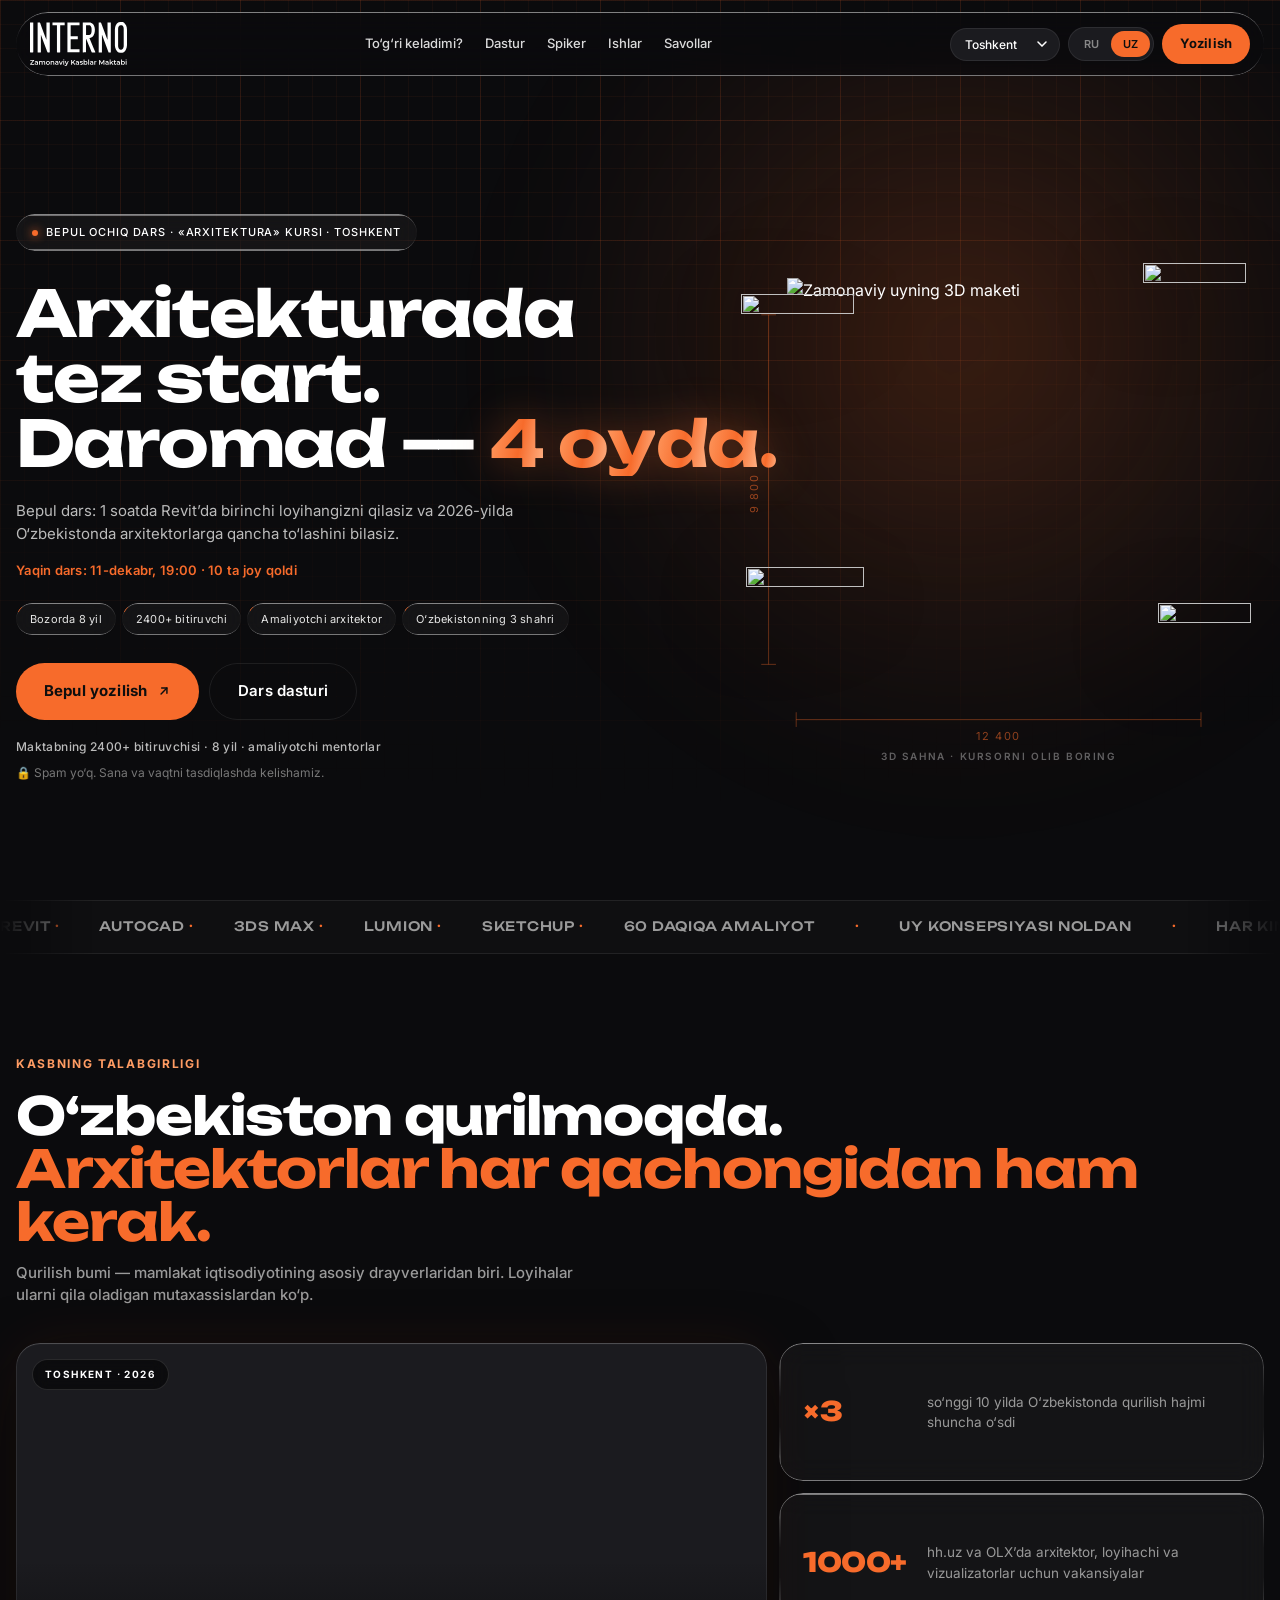
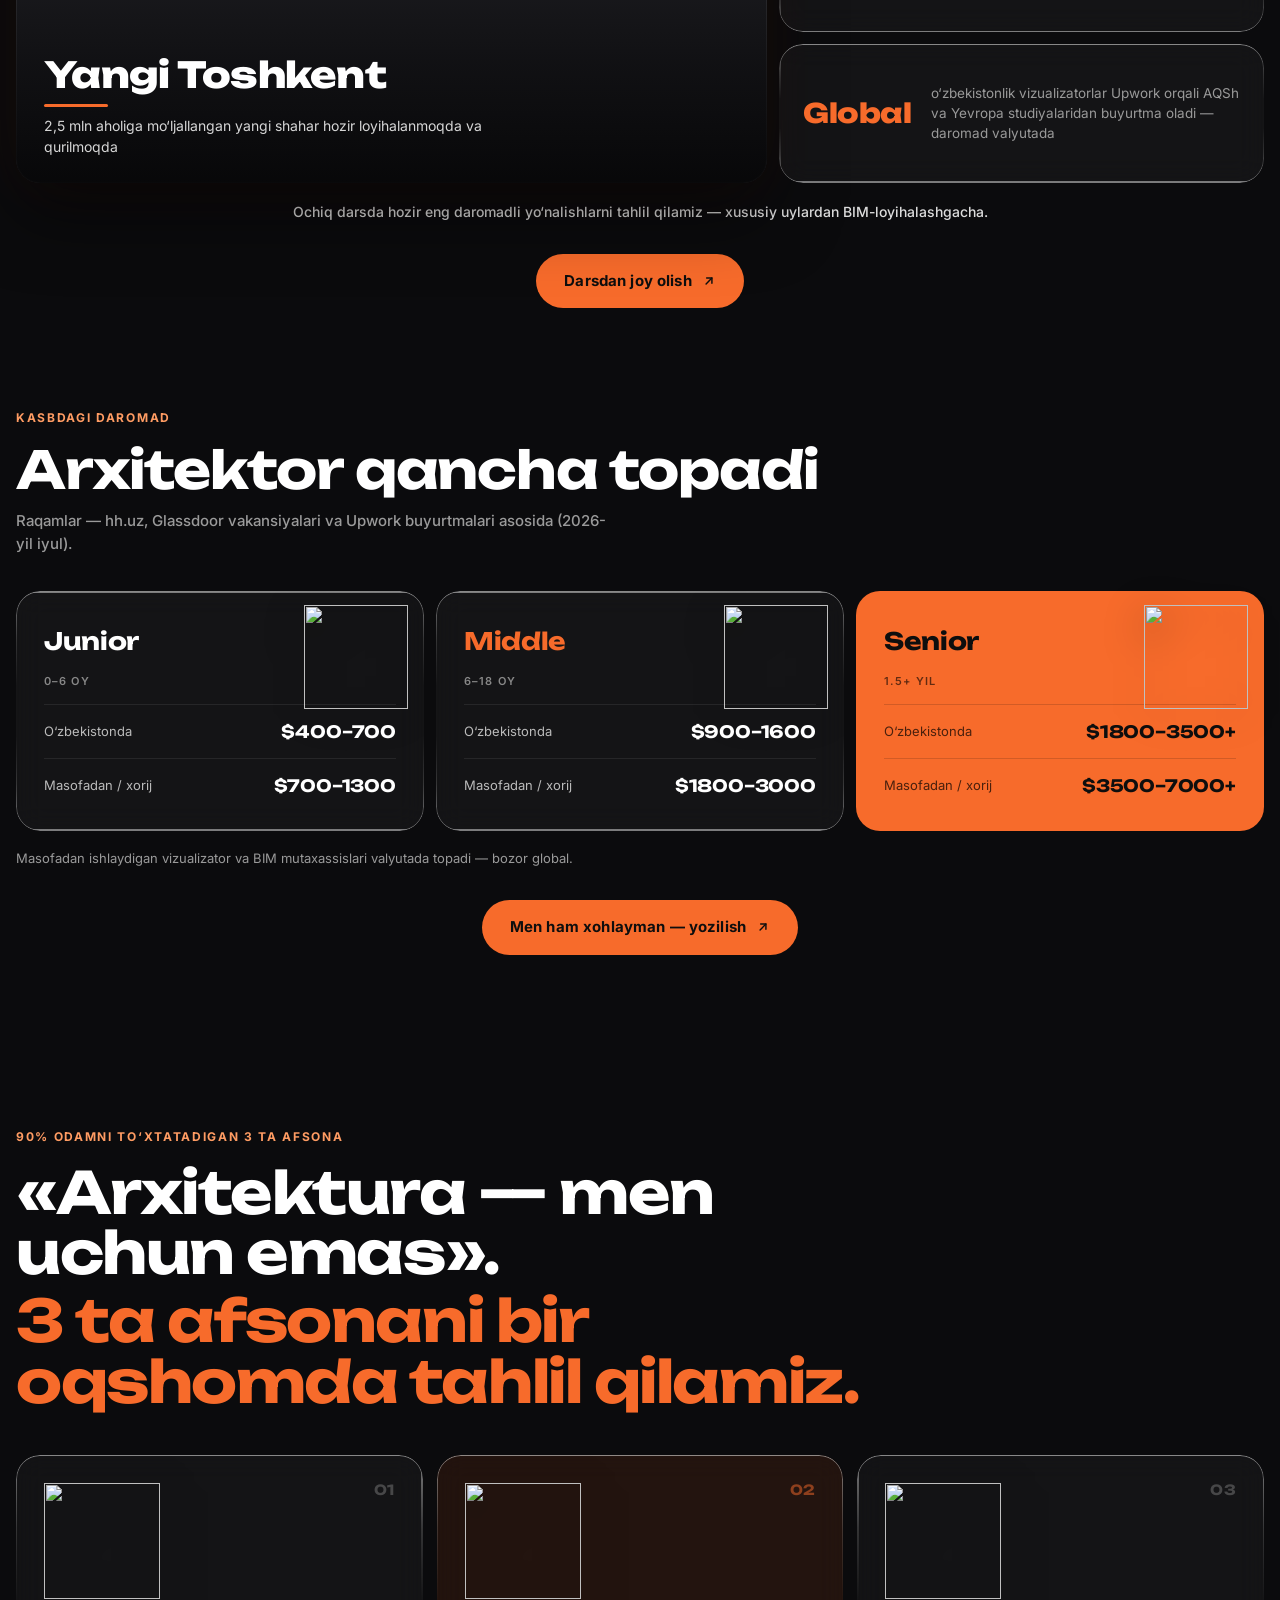
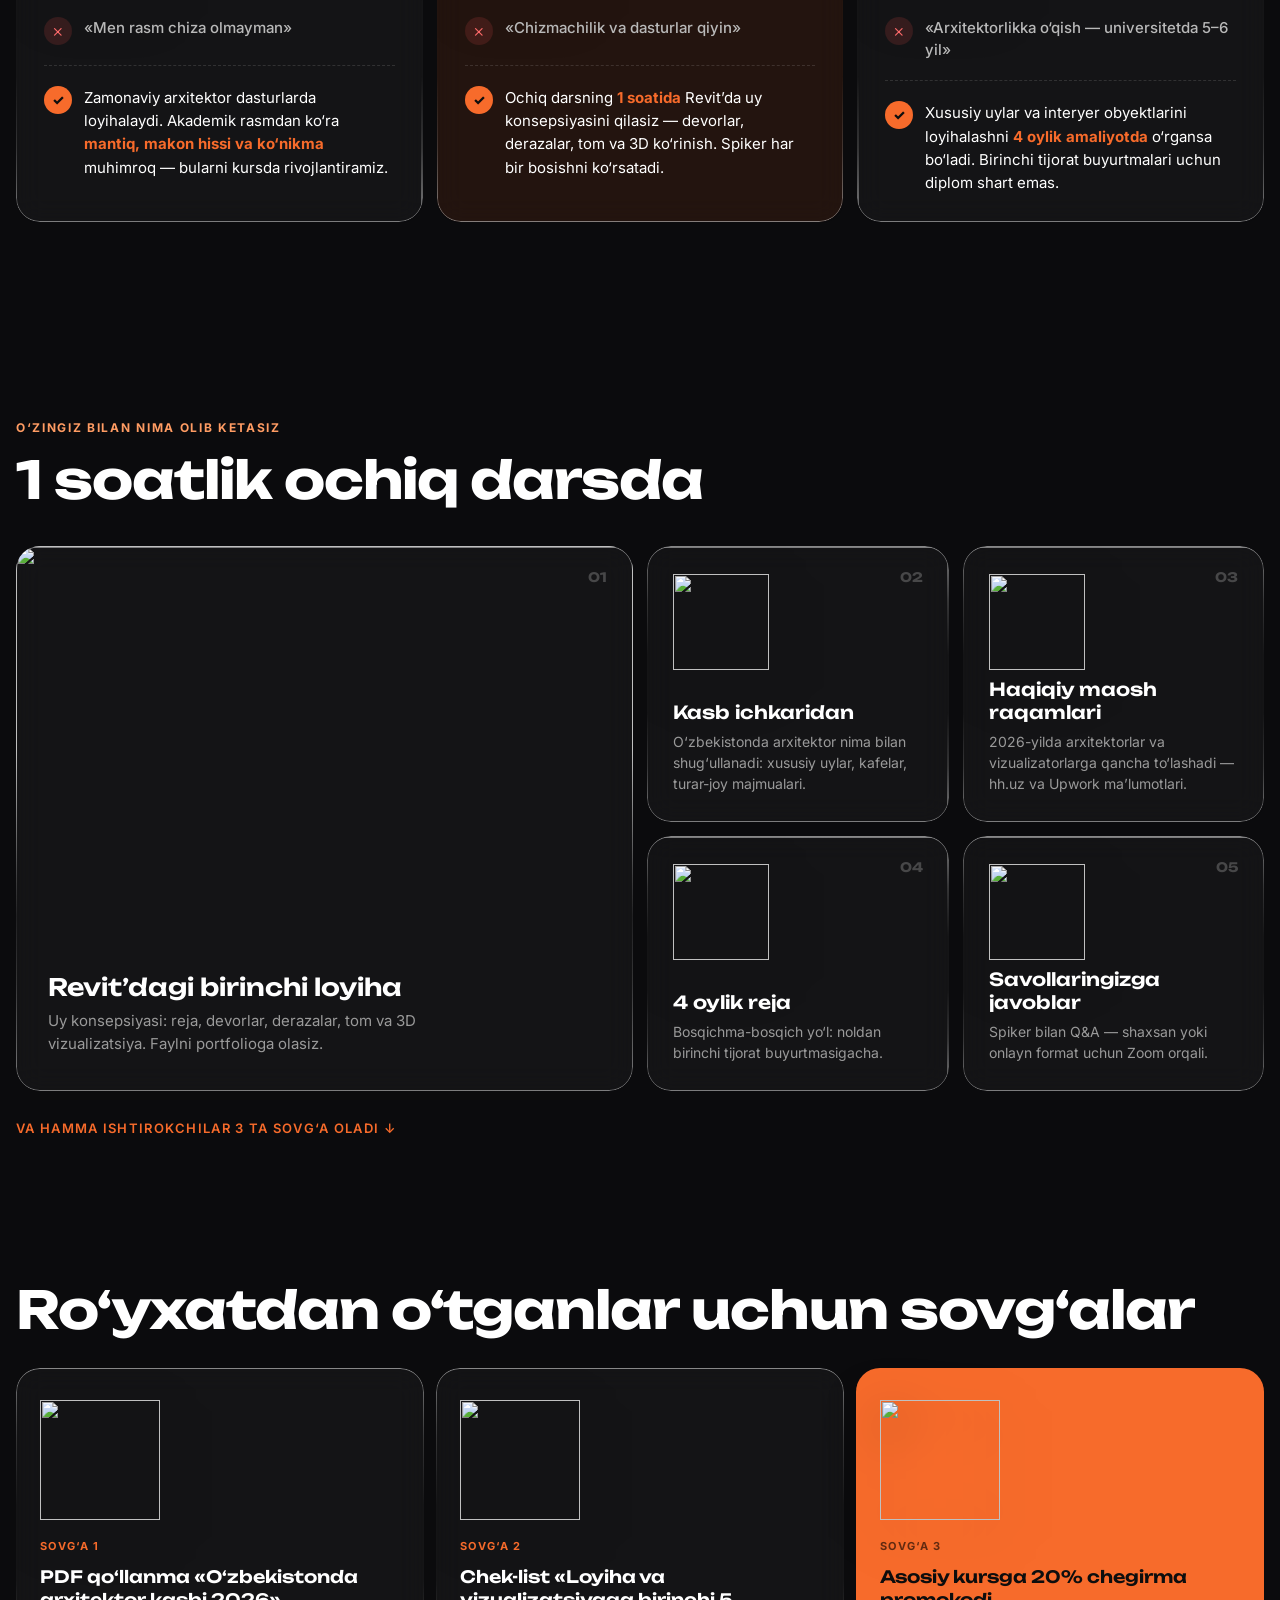
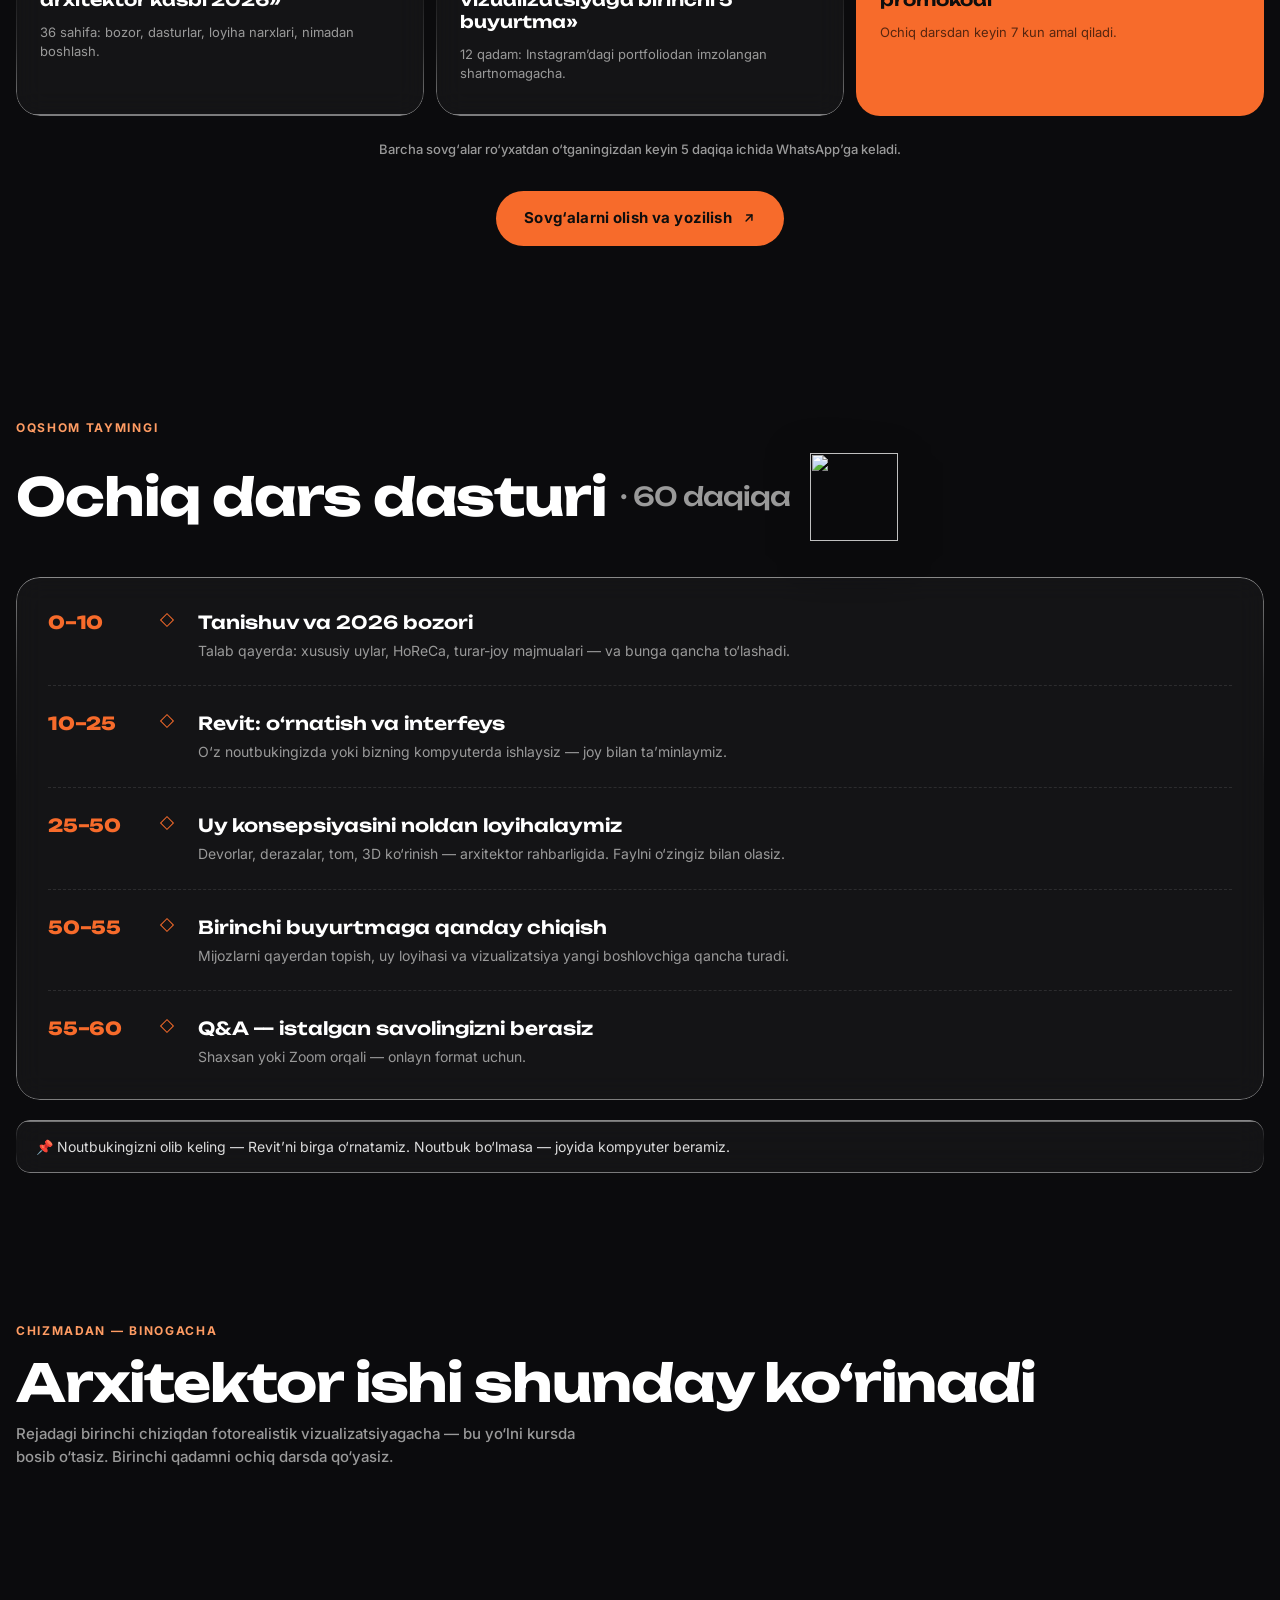
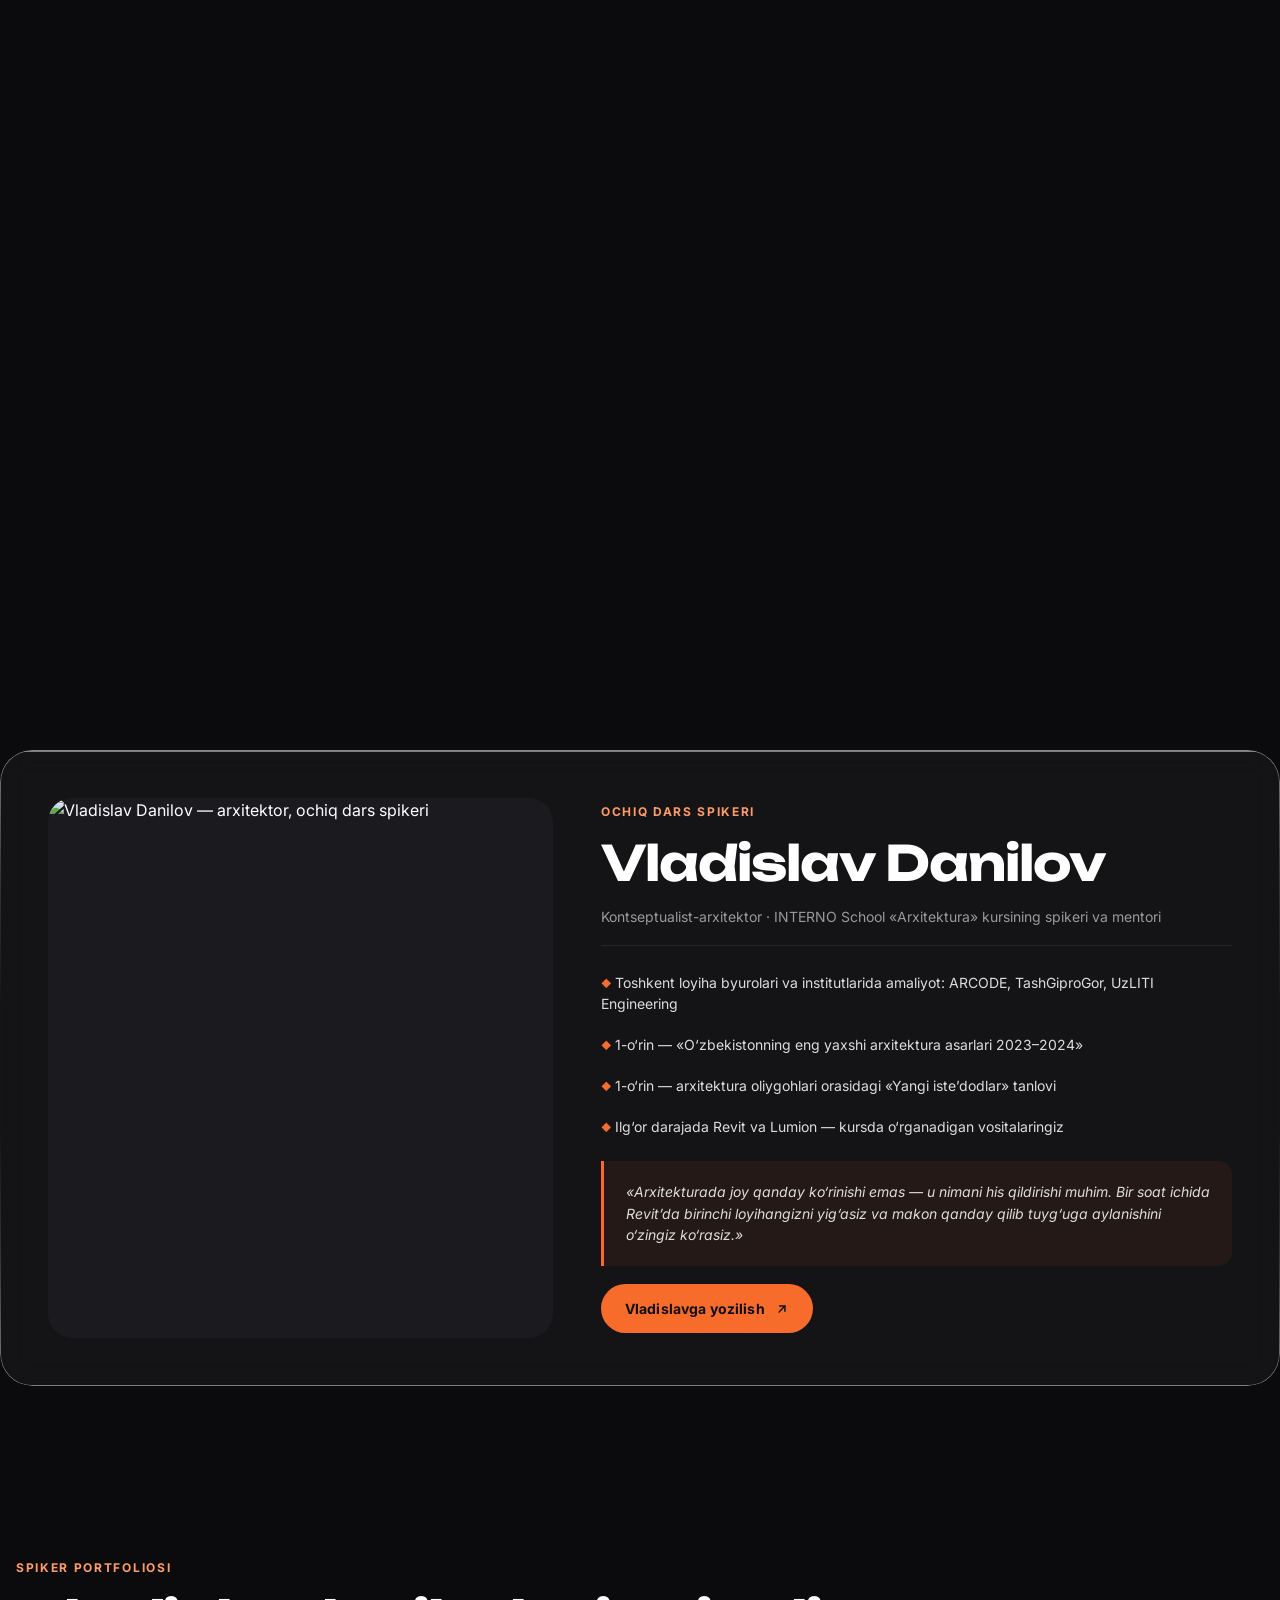
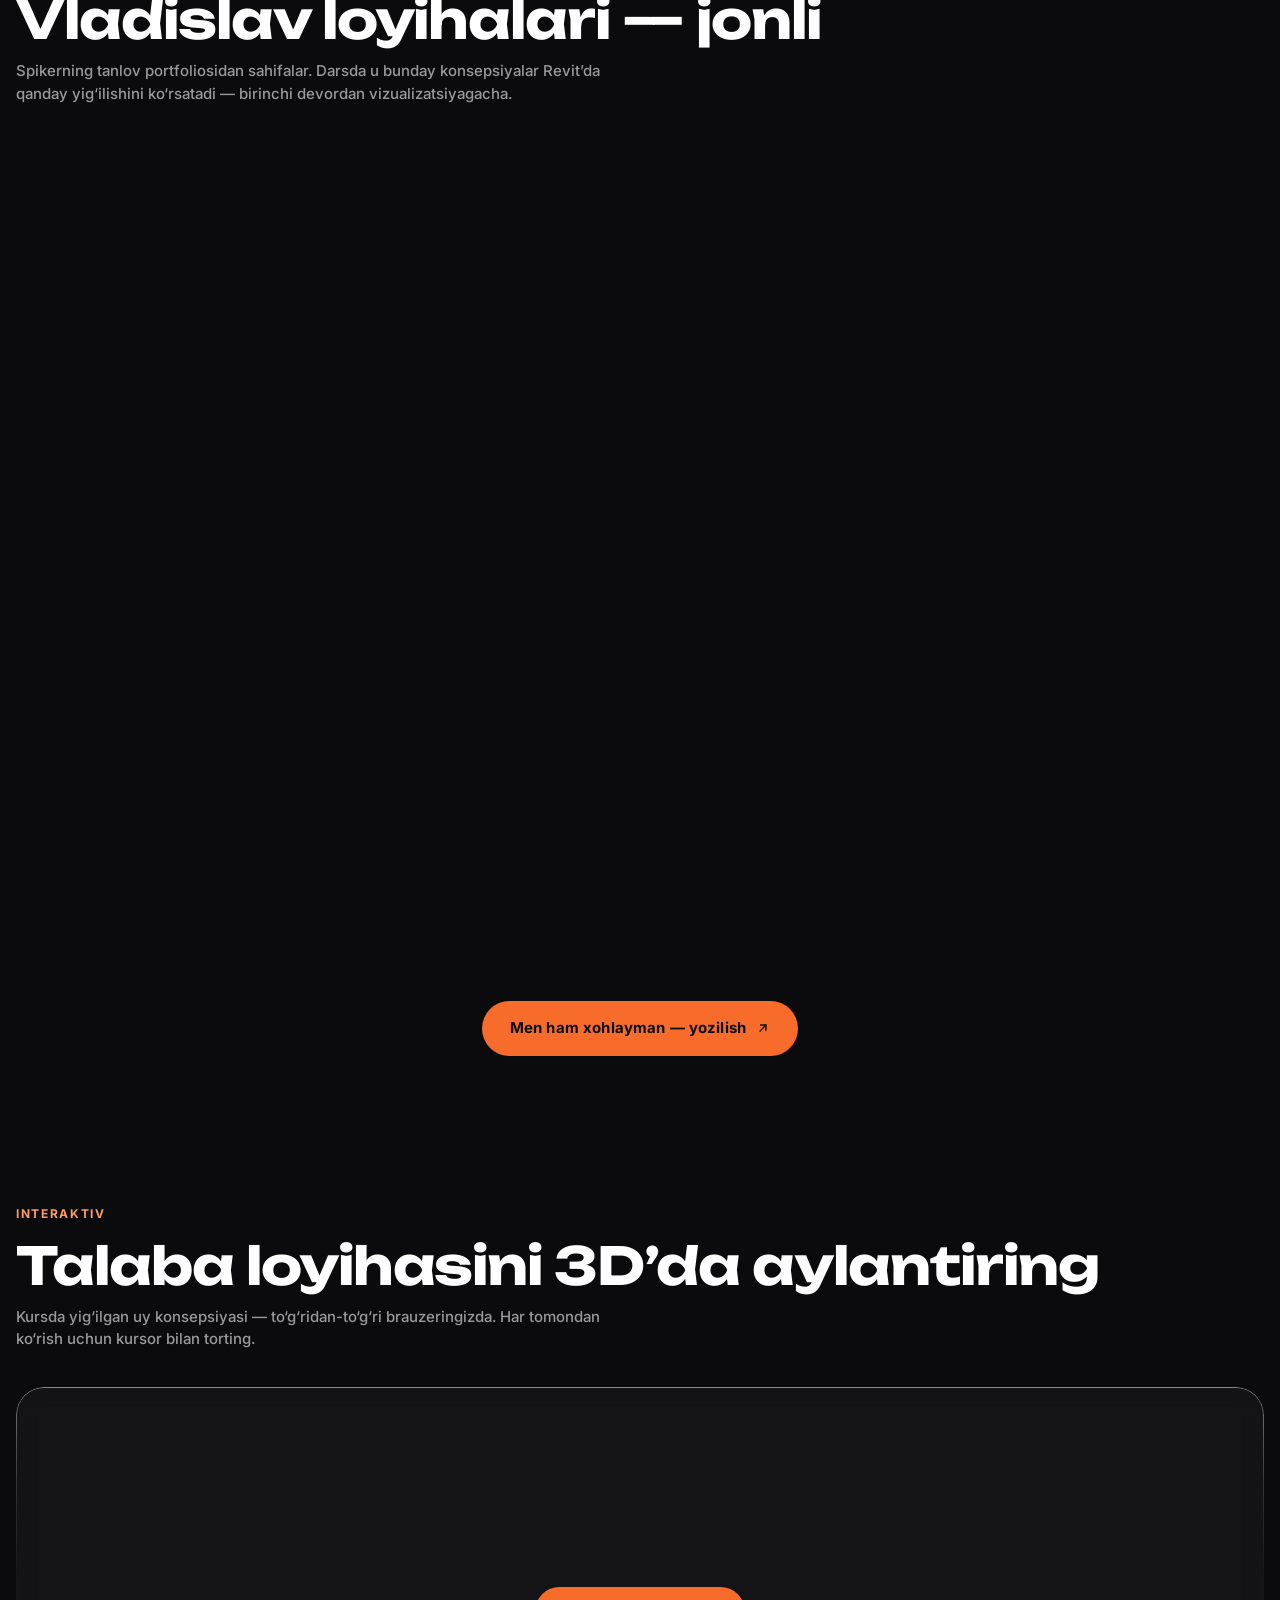
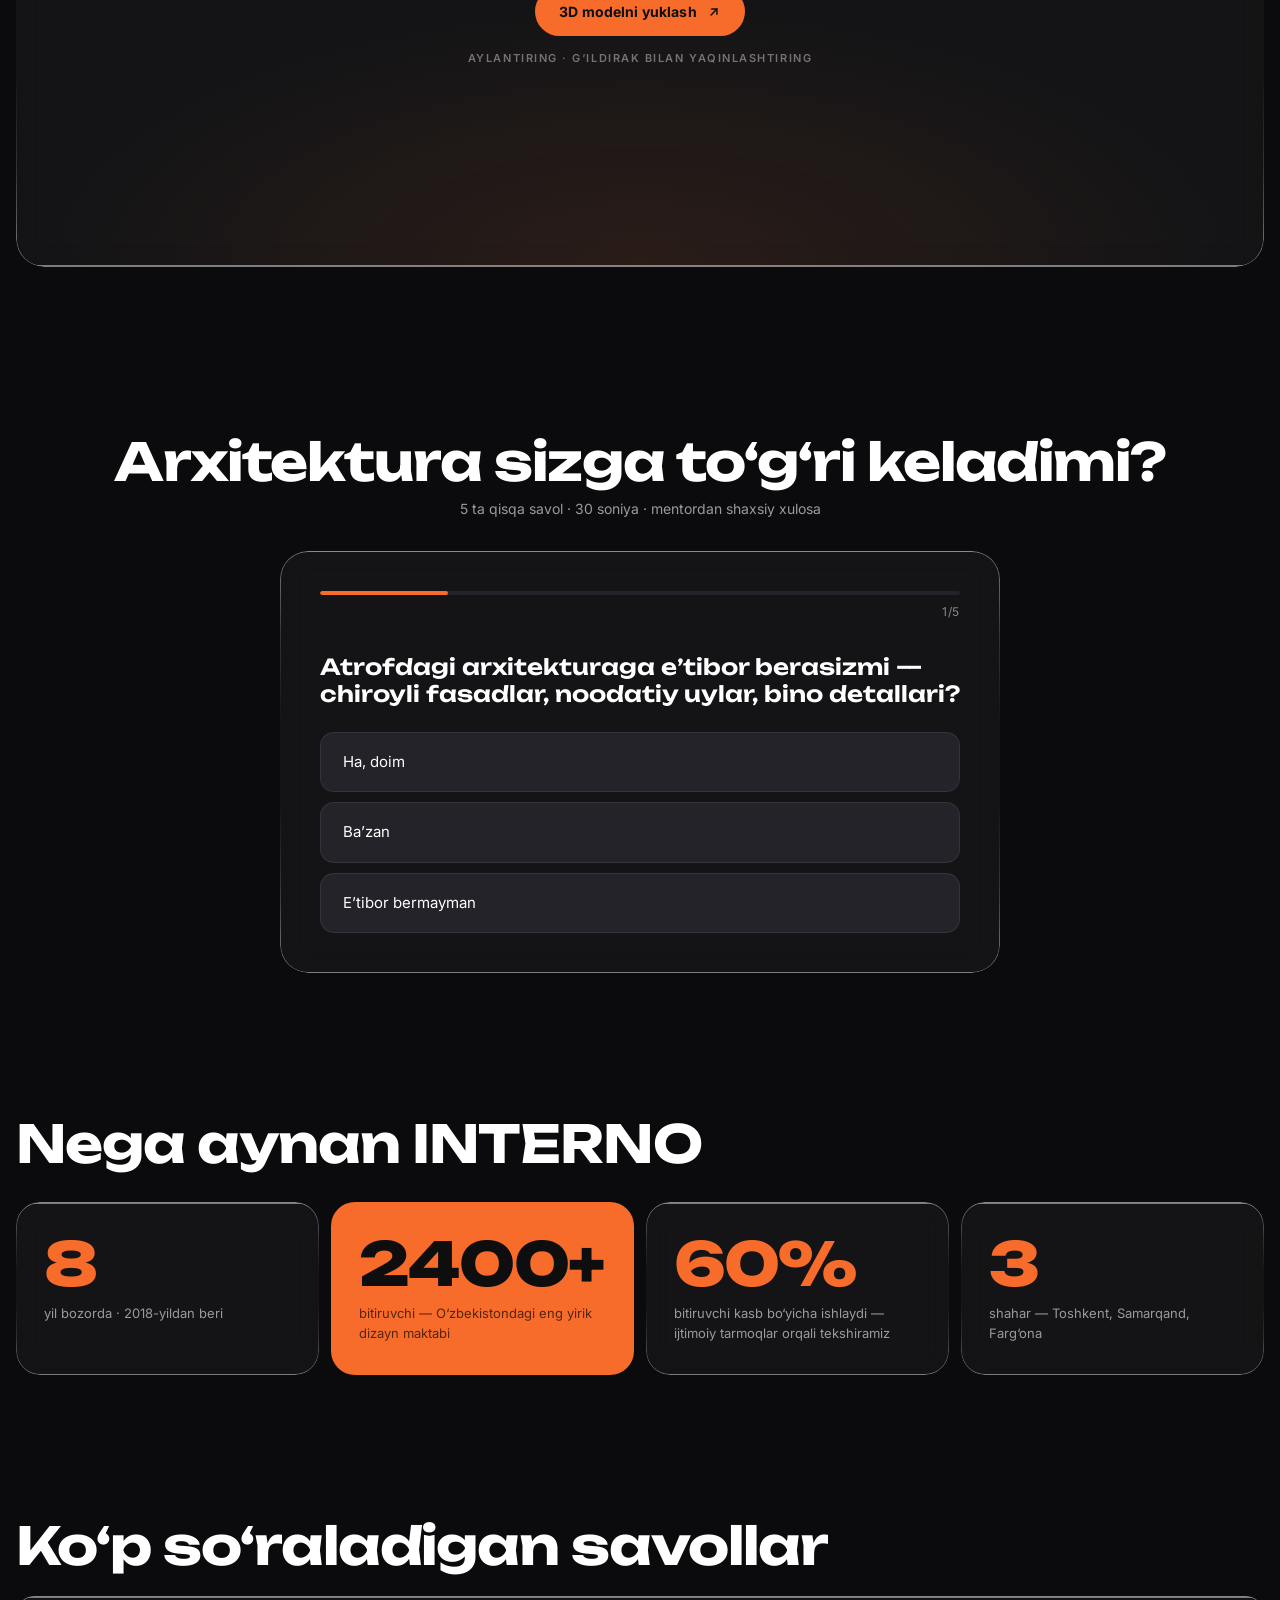
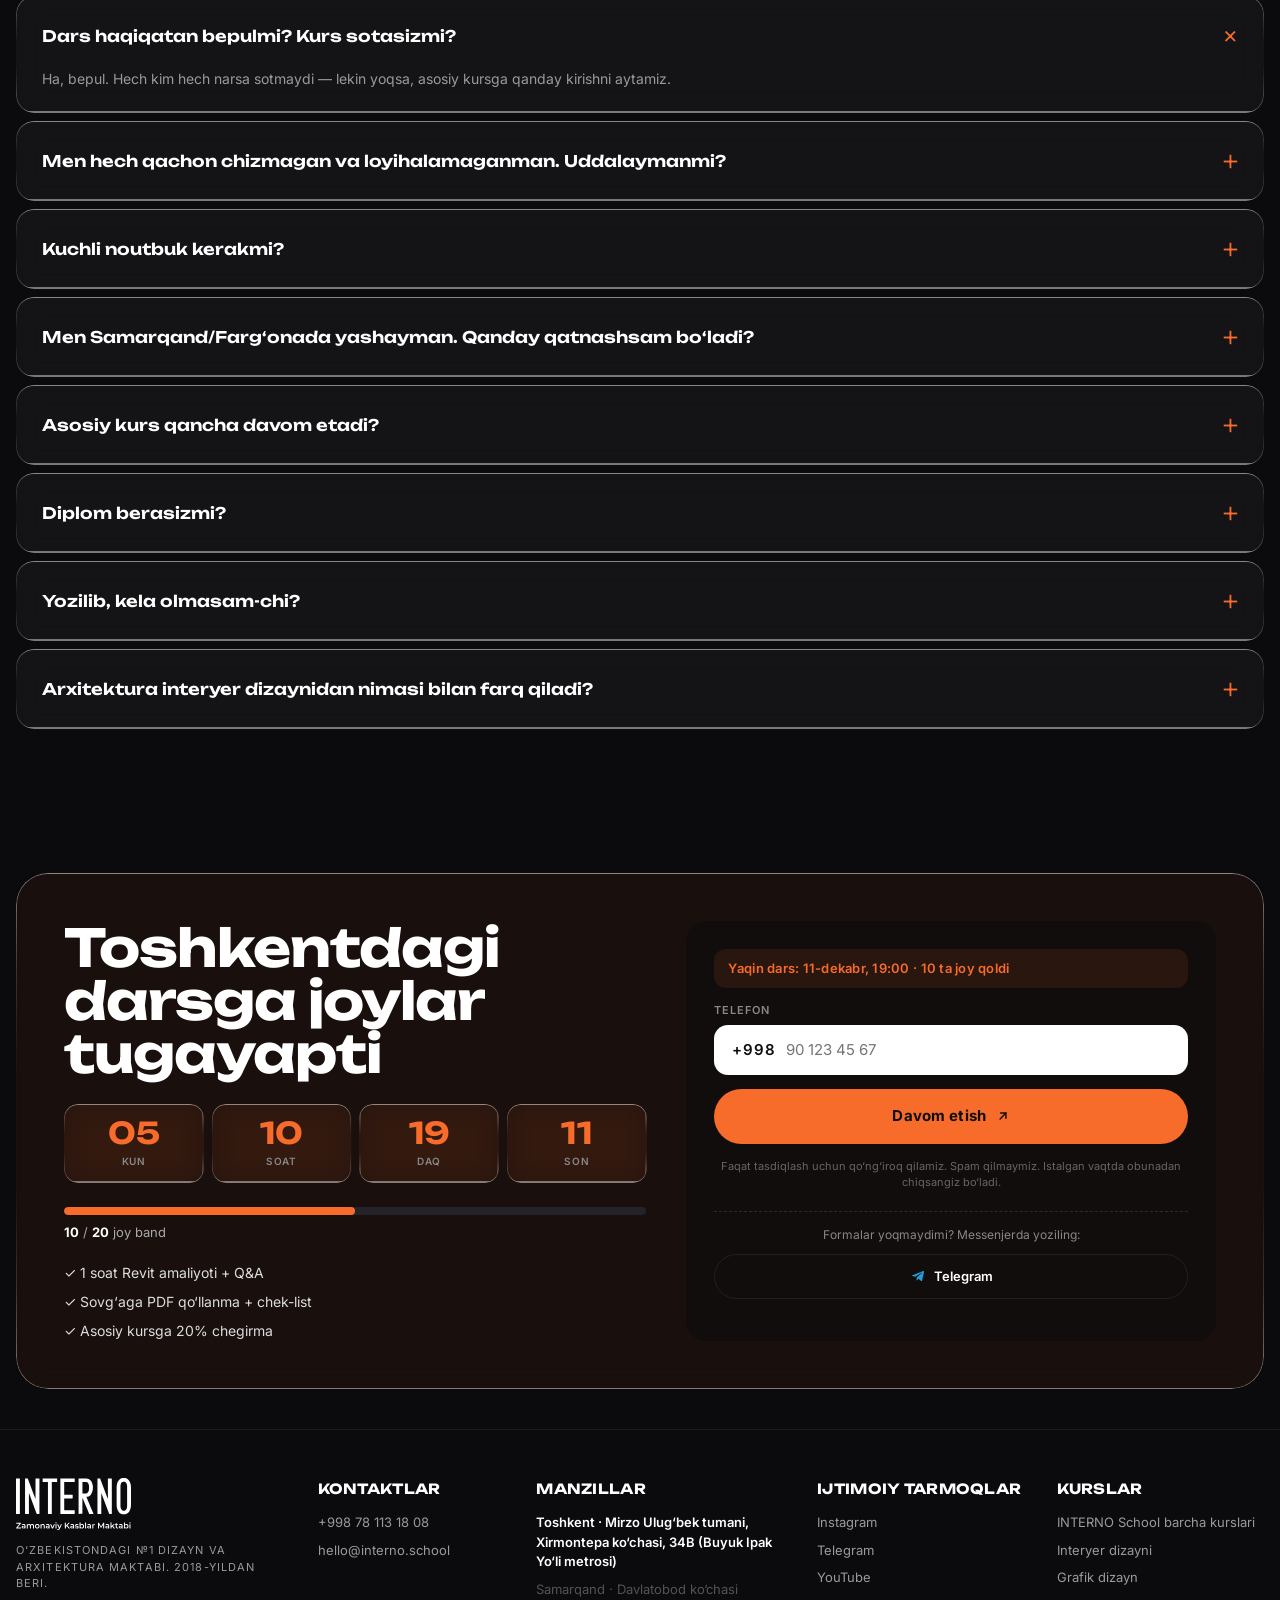
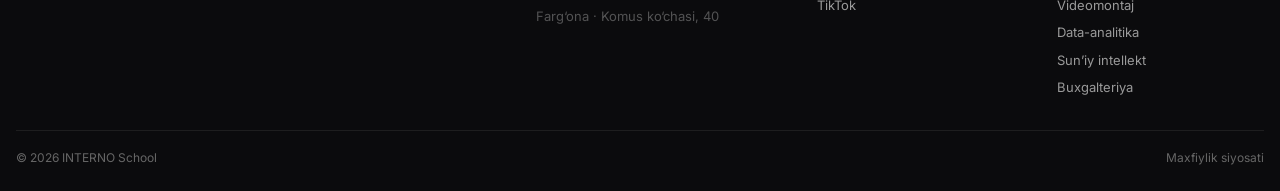
==== uz/index.html @ a3382493 "SEO и видимость в LLM: узбекская версия /uz/, микроразметка, robots/sitemap/llms.txt - Канонический " ====
<!DOCTYPE html>
<html lang="uz">
<head>
<meta charset="UTF-8" />
<meta name="viewport" content="width=device-width, initial-scale=1.0" />
<!-- СГЕНЕРИРОВАНО scripts/build-seo.mjs из index.html — не редактируйте вручную -->
<!-- seo:start — блок генерирует scripts/build-seo.mjs, правки вносите там -->
<title>Toshkentda arxitektura kursi — bepul ochiq dars | INTERNO</title>
<meta name="description" content="Toshkent, Samarqand va Farg‘onada oflayn arxitektura kursi: 4 oy, Revit va Lumion, sertifikat. Bepul ochiq darsdan boshlang — 1 soatda birinchi loyiha." />
<meta name="robots" content="index, follow, max-image-preview:large, max-snippet:-1, max-video-preview:-1" />
<link rel="canonical" href="https://architecture.internoedu.uz/uz/" />
<link rel="alternate" hreflang="ru" href="https://architecture.internoedu.uz/" />
<link rel="alternate" hreflang="uz" href="https://architecture.internoedu.uz/uz/" />
<link rel="alternate" hreflang="x-default" href="https://architecture.internoedu.uz/" />
<meta name="theme-color" content="#0B0B0D" />
<link rel="icon" href="/favicon.ico" sizes="48x48" />
<link rel="icon" href="/assets/icon.svg" type="image/svg+xml" />
<link rel="apple-touch-icon" href="/apple-touch-icon.png" />
<meta property="og:type" content="website" />
<meta property="og:site_name" content="INTERNO School" />
<meta property="og:url" content="https://architecture.internoedu.uz/uz/" />
<meta property="og:title" content="Toshkentda arxitektura kursi — bepul ochiq dars | INTERNO" />
<meta property="og:description" content="Toshkent, Samarqand va Farg‘onada oflayn arxitektura kursi: 4 oy, Revit va Lumion, sertifikat. Bepul ochiq darsdan boshlang — 1 soatda birinchi loyiha." />
<meta property="og:image" content="https://d8j0ntlcm91z4.cloudfront.net/user_3CLCviMVubl8pteTJQ9R4nBs27N/hf_20260815_093319_a188b5d9-b4cf-4c1e-bd6f-57374f48c514.png" />
<meta property="og:image:width" content="1024" />
<meta property="og:image:height" content="1024" />
<meta property="og:image:alt" content="«Arxitektura» kursi — INTERNO School" />
<meta property="og:locale" content="uz_UZ" />
<meta property="og:locale:alternate" content="ru_RU" />
<meta name="twitter:card" content="summary_large_image" />
<meta name="twitter:title" content="Toshkentda arxitektura kursi — bepul ochiq dars | INTERNO" />
<meta name="twitter:description" content="Toshkent, Samarqand va Farg‘onada oflayn arxitektura kursi: 4 oy, Revit va Lumion, sertifikat. Bepul ochiq darsdan boshlang — 1 soatda birinchi loyiha." />
<meta name="twitter:image" content="https://d8j0ntlcm91z4.cloudfront.net/user_3CLCviMVubl8pteTJQ9R4nBs27N/hf_20260815_093319_a188b5d9-b4cf-4c1e-bd6f-57374f48c514.png" />
<script type="application/ld+json">
{
 "@context": "https://schema.org",
 "@graph": [
  {
   "@type": "EducationalOrganization",
   "@id": "https://internoedu.uz/#org",
   "name": "INTERNO School",
   "url": "https://internoedu.uz/uz/",
   "telephone": "+998781131808",
   "sameAs": [
    "https://t.me/interno_school",
    "https://instagram.com/interno.school"
   ]
  },
  {
   "@type": "Course",
   "@id": "https://architecture.internoedu.uz/#course",
   "name": "«Arxitektura» kursi — INTERNO School",
   "description": "INTERNO School’ning Toshkent, Samarqand va Farg‘onadagi oflayn arxitektura kursi: Revit va Lumion’da xususiy uylar va interyer obyektlarini loyihalash. 4 oy, haftada 2 marta, 2 soatdan, qo‘shimcha — real obyektlarda amaliyot. QR-kodli sertifikat beriladi. Bepul ochiq darsdan (60 daqiqa) boshlash mumkin: arxitektor rahbarligida Revit’da noldan uy konsepsiyasi.",
   "url": "https://architecture.internoedu.uz/uz/",
   "inLanguage": [
    "ru",
    "uz"
   ],
   "provider": {
    "@id": "https://internoedu.uz/#org"
   },
   "image": "https://d8j0ntlcm91z4.cloudfront.net/user_3CLCviMVubl8pteTJQ9R4nBs27N/hf_20260815_093319_a188b5d9-b4cf-4c1e-bd6f-57374f48c514.png",
   "timeRequired": "P4M",
   "teaches": [
    "Revit",
    "Lumion"
   ],
   "educationalCredentialAwarded": "QR-kodli sertifikat",
   "hasCourseInstance": {
    "@type": "CourseInstance",
    "courseMode": "Onsite",
    "location": [
     {
      "@type": "Place",
      "name": "INTERNO School — Toshkent",
      "address": {
       "@type": "PostalAddress",
       "streetAddress": "Mirzo Ulug‘bek tumani, Xirmontepa ko‘chasi, 34B (Buyuk Ipak Yo‘li metrosi)",
       "addressLocality": "Tashkent",
       "addressCountry": "UZ"
      }
     },
     {
      "@type": "Place",
      "name": "INTERNO School — Samarqand",
      "address": {
       "@type": "PostalAddress",
       "streetAddress": "Davlatobod ko‘chasi",
       "addressLocality": "Samarkand",
       "addressCountry": "UZ"
      }
     },
     {
      "@type": "Place",
      "name": "INTERNO School — Farg‘ona",
      "address": {
       "@type": "PostalAddress",
       "streetAddress": "Komus ko‘chasi, 40",
       "addressLocality": "Fergana",
       "addressCountry": "UZ"
      }
     }
    ],
    "instructor": {
     "@id": "https://architecture.internoedu.uz/#vladislav-danilov"
    }
   }
  },
  {
   "@type": "Person",
   "@id": "https://architecture.internoedu.uz/#vladislav-danilov",
   "name": "Vladislav Danilov",
   "jobTitle": "Kontseptualist-arxitektor",
   "description": "Kontseptualist-arxitektor · INTERNO School «Arxitektura» kursining spikeri va mentori. Toshkent loyiha byurolari va institutlarida amaliyot: ARCODE, TashGiproGor, UzLITI Engineering. 1-o‘rin — «O‘zbekistonning eng yaxshi arxitektura asarlari 2023–2024». 1-o‘rin — arxitektura oliygohlari orasidagi «Yangi iste’dodlar» tanlovi",
   "image": "https://d8j0ntlcm91z4.cloudfront.net/user_3CLCviMVubl8pteTJQ9R4nBs27N/hf_20260815_135305_795ec63d-33e5-4c8c-9c3e-2e12d44593a7_min.webp",
   "worksFor": {
    "@id": "https://internoedu.uz/#org"
   },
   "knowsAbout": [
    "Revit",
    "Lumion",
    "Arxitektura"
   ],
   "award": [
    "1-o‘rin — «O‘zbekistonning eng yaxshi arxitektura asarlari 2023–2024»",
    "1-o‘rin — arxitektura oliygohlari orasidagi «Yangi iste’dodlar» tanlovi"
   ]
  },
  {
   "@type": "WebPage",
   "@id": "https://architecture.internoedu.uz/uz/#webpage",
   "url": "https://architecture.internoedu.uz/uz/",
   "name": "Toshkentda arxitektura kursi — bepul ochiq dars | INTERNO",
   "description": "Toshkent, Samarqand va Farg‘onada oflayn arxitektura kursi: 4 oy, Revit va Lumion, sertifikat. Bepul ochiq darsdan boshlang — 1 soatda birinchi loyiha.",
   "inLanguage": "uz",
   "about": {
    "@id": "https://architecture.internoedu.uz/#course"
   },
   "breadcrumb": {
    "@id": "https://architecture.internoedu.uz/uz/#breadcrumb"
   },
   "primaryImageOfPage": "https://d8j0ntlcm91z4.cloudfront.net/user_3CLCviMVubl8pteTJQ9R4nBs27N/hf_20260815_093319_a188b5d9-b4cf-4c1e-bd6f-57374f48c514.png",
   "dateModified": "2026-11-08"
  },
  {
   "@type": "BreadcrumbList",
   "@id": "https://architecture.internoedu.uz/uz/#breadcrumb",
   "itemListElement": [
    {
     "@type": "ListItem",
     "position": 1,
     "name": "INTERNO School",
     "item": "https://internoedu.uz/uz/"
    },
    {
     "@type": "ListItem",
     "position": 2,
     "name": "Arxitektura",
     "item": "https://architecture.internoedu.uz/uz/"
    }
   ]
  },
  {
   "@type": "FAQPage",
   "@id": "https://architecture.internoedu.uz/uz/#faq",
   "inLanguage": "uz",
   "mainEntity": [
    {
     "@type": "Question",
     "name": "Dars haqiqatan bepulmi? Kurs sotasizmi?",
     "acceptedAnswer": {
      "@type": "Answer",
      "text": "Ha, bepul. Hech kim hech narsa sotmaydi — lekin yoqsa, asosiy kursga qanday kirishni aytamiz."
     }
    },
    {
     "@type": "Question",
     "name": "Men hech qachon chizmagan va loyihalamaganman. Uddalaymanmi?",
     "acceptedAnswer": {
      "@type": "Answer",
      "text": "Dars noldan qurilgan. Spiker har bir qadamni ko‘rsatadi — siz takrorlaysiz va savol berasiz."
     }
    },
    {
     "@type": "Question",
     "name": "Kuchli noutbuk kerakmi?",
     "acceptedAnswer": {
      "@type": "Answer",
      "text": "Dars uchun oxirgi yillardagi istalgan noutbuk yetadi. Noutbuk bo‘lmasa — joyida kompyuter beramiz."
     }
    },
    {
     "@type": "Question",
     "name": "Men Samarqand/Farg‘onada yashayman. Qanday qatnashsam bo‘ladi?",
     "acceptedAnswer": {
      "@type": "Answer",
      "text": "Ochiq darslar 3 ta shaharning barchasida o‘tkaziladi. Shahringizdagi manzilni yozilganingizda yuboramiz."
     }
    },
    {
     "@type": "Question",
     "name": "Asosiy kurs qancha davom etadi?",
     "acceptedAnswer": {
      "@type": "Answer",
      "text": "4 oy. Haftada 2 marta, 2 soatdan. Qo‘shimcha — real obyektlarda amaliyot."
     }
    },
    {
     "@type": "Question",
     "name": "Diplom berasizmi?",
     "acceptedAnswer": {
      "@type": "Answer",
      "text": "Ha, saytimizda tekshirsa bo‘ladigan QR-kodli sertifikat beramiz."
     }
    },
    {
     "@type": "Question",
     "name": "Yozilib, kela olmasam-chi?",
     "acceptedAnswer": {
      "@type": "Answer",
      "text": "Shunchaki bizga yozing — keyingi darsga ko‘chiramiz. Hech qanday muammosiz."
     }
    },
    {
     "@type": "Question",
     "name": "Arxitektura interyer dizaynidan nimasi bilan farq qiladi?",
     "acceptedAnswer": {
      "@type": "Answer",
      "text": "Arxitektor binoning o‘zini loyihalaydi: rejalar, fasadlar, konstruksiyalar. Dizayner ichki makon bilan ishlaydi. Darsda ikkala kasbni tahlil qilamiz — qaysi biri yaqinligini tushunasiz."
     }
    }
   ]
  }
 ]
}
</script>
<!-- seo:end -->

<!-- ===== BOOT + I18N =====
     Inlined in <head> so ?lang=uz|ru and ?city=tsh|smr|fer apply synchronously,
     before the hero is painted (no flash of Russian text on ?lang=uz).
     Order: URL param → language of the page itself (static <html lang>:
     ru on /, uz on /uz/ — so search engines index each version at its own URL). -->
<script>
// Next open lesson — single source of truth for hero line, forms and countdown.
// Lessons repeat weekly: the anchor date fixes the weekday and time (Tashkent,
// UTC+5), the upcoming date is computed from it so the page never goes stale.
// seatsMax/seatsMin: свободные места в начале и в конце недельного цикла —
// seatsLeft считается от времени до урока, одинаково у всех посетителей.
window.LESSON_SCHEDULE = { anchor: '2026-08-21', time: '19:00', seatsTotal: 20, seatsMax: 11, seatsMin: 2 };
window.nextLessonTarget = function(){
  var S = window.LESSON_SCHEDULE, WEEK = 7 * 86400000;
  var t = new Date(S.anchor + 'T' + S.time + ':00+05:00');
  var now = new Date();
  if(now > t) t = new Date(t.getTime() + Math.ceil((now - t) / WEEK) * WEEK);
  return t;
};
window.lessonDateStr = function(target){
  // Calendar date of the lesson in Tashkent: shift to UTC+5, read as UTC.
  return new Date(target.getTime() + 5 * 3600000).toISOString().slice(0, 10);
};
window.lessonSeatsLeft = function(target){
  var S = window.LESSON_SCHEDULE, WEEK = 7 * 86400000;
  var f = Math.min(1, Math.max(0, 1 - (target - new Date()) / WEEK));
  var eased = f * f * (3 - 2 * f);
  return S.seatsMin + Math.round((S.seatsMax - S.seatsMin) * (1 - eased));
};
window.NEXT_LESSON = (function(){
  var S = window.LESSON_SCHEDULE, t = nextLessonTarget();
  return { date: lessonDateStr(t), time: S.time, seatsLeft: lessonSeatsLeft(t), seatsTotal: S.seatsTotal };
})();

const dict = {
  ru: {
    "nav.fit":"Подойдёт?","nav.program":"Программа","nav.mentor":"Спикер","nav.works":"Работы","nav.faq":"FAQ","nav.signup":"Записаться",
    "nav.cityAria":"Город",
    "hero.eyebrow":"Бесплатный открытый урок · курс «Архитектура»",
    "hero.title1":"Быстрый старт","hero.title2":"в архитектуре.","hero.title3":"Доход — через <em>4 месяца.</em>",
    "hero.subtitle":"Бесплатный урок: за 1 час сделаете первый проект в Revit и узнаете, сколько платят архитекторам в Узбекистане в 2026.",
    "hero.cta":"Записаться бесплатно","hero.cta2":"Программа урока",
    "hero.social":"2400+ выпускников школы · 8 лет · менторы-практики",
    "hero.micro":"🔒 Без спама. Дату и время согласуем при подтверждении.",
    "hero.alt":"3D-макет современного дома",
    "hero.hint":"3D-сцена · наведите курсор",
    "trust.t1":"8 лет на рынке","trust.t2":"2400+ выпускников","trust.t3":"Архитектор-практик","trust.t4":"3 города Узбекистана",
    "ticker.t1":"60 минут практики","ticker.t2":"Концепция дома с нуля","ticker.t3":"3 подарка каждому",

    "dem.kicker":"Востребованность профессии",
    "dem.title":"Узбекистан строится.<br/><span class=\"accent\">Архитекторы нужны как никогда.</span>",
    "dem.lead":"Строительный бум — один из главных драйверов экономики страны. Проектов больше, чем специалистов, которые умеют их делать.",
    "dem.chip":"ТАШКЕНТ · 2026",
    "dem.c1n":"Янги Тошкент",
    "dem.c1":"новый город на 2,5 млн жителей проектируется и строится прямо сейчас",
    "dem.c2n":"×3",
    "dem.c2":"выросли объёмы строительства в Узбекистане за последние 10 лет",
    "dem.c3n":"1000+",
    "dem.c3":"вакансий для архитекторов, проектировщиков и визуализаторов на hh.uz и OLX",
    "dem.c4n":"Global",
    "dem.c4":"визуализаторы из Узбекистана берут заказы студий США и Европы на Upwork — доход в валюте",
    "dem.note":"На открытом уроке разберём, какие ниши сейчас самые денежные — от частных домов до BIM-проектирования.",
    "dem.cta":"Занять место на уроке",

    "fear.kicker":"3 мифа, которые останавливают 90% людей",
    "fear.title":"«Архитектура — это не для меня».",
    "fear.title2":"Разберём все 3 мифа за один вечер.",
    "fear.q1":"«Я не умею рисовать»",
    "fear.a1":"Современный архитектор проектирует в программах. <b>Логика, пространство и насмотренность</b> важнее академического рисунка — а их мы развиваем на курсе.",
    "fear.q2":"«Черчение и программы — это сложно»",
    "fear.a2":"За <b>1 час</b> открытого урока вы сделаете концепцию дома в Revit — стены, окна, крыша и 3D-вид. Спикер покажет каждый клик.",
    "fear.q3":"«Учиться на архитектора — 5–6 лет в вузе»",
    "fear.a3":"Проектировать частные дома и интерьерные объекты можно научиться за <b>4 месяца практики</b>. Диплом вуза не нужен, чтобы брать первые коммерческие заказы.",

    "ben.title":"За 1 час на открытом уроке",
    "ben.kicker":"Что вы унесёте с собой",
    "ben.b1t":"Первый проект в Revit",
    "ben.b1d":"Концепция дома: план, стены, окна, крыша и 3D-визуализация. Файл заберёте в портфолио.",
    "ben.b2t":"Профессия изнутри",
    "ben.b2d":"Чем занимается архитектор в Узбекистане: частные дома, кафе, жилые комплексы.",
    "ben.b3t":"Реальные цифры зарплат",
    "ben.b3d":"Сколько платят архитекторам и визуализаторам в 2026 — по данным hh.uz и Upwork.",
    "ben.b4t":"План на 4 месяца",
    "ben.b4d":"Пошаговый маршрут: от нуля до первого коммерческого заказа.",
    "ben.b5t":"Ответы на ваши вопросы",
    "ben.b5d":"Q&A со спикером — лично или в Zoom для онлайн-формата.",
    "ben.foot":"И ВСЕ присутствующие получают 3 подарка ↓",

    "gift.title":"Подарки за регистрацию",
    "gift.l1":"ПОДАРОК 1","gift.l2":"ПОДАРОК 2","gift.l3":"ПОДАРОК 3",
    "gift.t1":"PDF-гайд «Профессия архитектора в Узбекистане 2026»",
    "gift.d1":"36 страниц: рынок, софт, цены на проекты, с чего начать.",
    "gift.t2":"Чек-лист «Первые 5 заказов на проекты и визуализации»",
    "gift.d2":"12 шагов: от портфолио в Instagram до подписанного договора.",
    "gift.t3":"Промокод на скидку 20% на основной курс",
    "gift.d3":"Действует 7 дней после открытого урока.",
    "gift.note":"Все подарки придут на WhatsApp в течение 5 минут после регистрации.",
    "gift.cta":"Получить подарки и записаться",

    "prog.kicker":"Тайминг вечера",
    "prog.title":"Программа открытого урока","prog.mins":"· 60 мин",
    "t1.t":"Знакомство и рынок 2026","t1.d":"Куда идёт спрос: частные дома, HoReCa, жилые комплексы — и сколько за это платят.",
    "t2.t":"Revit: установка и интерфейс","t2.d":"Работаете на своём ноутбуке или нашем — мы обеспечим место.",
    "t3.t":"Проектируем концепцию дома с нуля","t3.d":"Стены, окна, крыша, 3D-вид — под руководством архитектора. Файл унесёте с собой.",
    "t4.t":"Как выйти на первый заказ","t4.d":"Где искать клиентов, сколько стоит проект дома и визуализация для новичка.",
    "t5.t":"Q&A — задаёте любые вопросы","t5.d":"Лично или через Zoom — для онлайн-формата.",
    "prog.note":"📌 Возьмите ноутбук — Revit установим вместе. Если ноутбука нет — обеспечим компьютер на месте.",

    "video.kicker":"Из чертежа — в здание",
    "video.title":"Так выглядит работа архитектора",
    "video.lead":"От первой линии на плане до фотореалистичной визуализации — весь путь вы пройдёте на курсе. Первый шаг сделаете уже на открытом уроке.",
    "video.chip":"REVIT → 3D",

    "m.kicker":"Спикер открытого урока",
    "m.name":"Владислав Данилов",
    "m.role":"Архитектор-концептуалист · спикер и ментор курса «Архитектура» в INTERNO School",
    "m.l1":"Практика в проектных бюро и институтах Ташкента: ARCODE, TashGiproGor, UzLITI Engineering",
    "m.l2":"1 место — «Лучшие архитектурные произведения Узбекистана 2023–2024»",
    "m.l3":"1 место — конкурс «Новые таланты» среди архитектурных вузов",
    "m.l4":"Продвинутый Revit и Lumion — инструменты, которые вы освоите на курсе",
    "m.alt":"Владислав Данилов — архитектор, спикер открытого урока",
    "m.quote":"«В архитектуре важно не только то, как выглядит место, — важно, что оно заставляет почувствовать. За час вы соберёте свой первый проект в Revit и сами увидите, как пространство превращается в переживание.»",
    "m.cta":"Записаться к Владиславу",

    "works.kicker":"Портфолио спикера",
    "works.title":"Проекты Владислава — вживую",
    "works.lead":"Страницы из конкурсного портфолио спикера. На уроке он покажет, как такие концепции собираются в Revit — от первой стены до визуализации.",
    "works.cta":"Хочу так же — записаться",
    "works.c1":"Ресторан · общественное здание",
    "works.c2":"Ярмарка «Амурские сезоны»",
    "works.c3":"Кампус академии",
    "works.c4":"Мастер-план «Жемчужина Алтая»",
    "works.c5":"Общежитие · жилой комплекс",
    "works.c6":"Вилла",
    "works.badge":"портфолио 2025",

    "model.kicker":"Интерактив",
    "model.title":"Покрутите проект студента в 3D",
    "model.lead":"Концепция дома, собранная на курсе, — прямо в вашем браузере. Тяните курсором, чтобы осмотреть со всех сторон.",
    "model.load":"Загрузить 3D-модель",
    "model.hint":"Вращайте · приближайте колёсиком",

    "sal.kicker":"Деньги в профессии",
    "sal.title":"Сколько зарабатывает архитектор",
    "sal.lead":"Цифры — на основе вакансий hh.uz, Glassdoor и заказов Upwork (июль 2026).",
    "sal.j":"0–6 месяцев","sal.m":"6–18 месяцев","sal.s":"1.5+ лет",
    "sal.uz":"В Узбекистане","sal.rem":"Удалёнка / зарубеж",
    "sal.note":"Визуализаторы и BIM-специалисты на удалёнке зарабатывают в валюте — рынок глобальный.",
    "sal.cta":"Хочу так же — записаться",

    "quiz.title":"Подходит ли вам архитектура?",
    "quiz.lead":"5 коротких вопросов · 30 секунд · персональный вердикт от ментора",
    "quiz.restart":"← Пройти заново",
    "q1.t":"Замечаете ли вы архитектуру вокруг — красивые фасады, необычные дома, детали зданий?",
    "q1.a1":"Да, постоянно","q1.a2":"Иногда","q1.a3":"Не обращаю внимания",
    "q2.t":"Что вас больше привлекает в профессии?",
    "q2.a1":"Создавать то, что построят","q2.a2":"Стабильный доход","q2.a3":"Работа удалённо","q2.a4":"Всё вместе",
    "q3.t":"Сколько времени готовы уделять обучению?",
    "q3.a1":"1–2 часа в день","q3.a2":"3–4 часа в день","q3.a3":"Только по выходным",
    "q4.t":"Какой результат хотите получить через 4 месяца?",
    "q4.a1":"Первый заказ и доход","q4.a2":"Новая профессия и портфолио","q4.a3":"Просто разобраться, моё ли это",
    "q5.t":"В каком городе вы находитесь?",
    "q5.a1":"Ташкент","q5.a2":"Самарканд","q5.a3":"Фергана","q5.a4":"Другой город",
    "verdict.high":"<b>Отличный результат:</b> по вашим ответам профессия архитектора подходит вам — приходите на бесплатный урок и проверьте на практике.",
    "verdict.mid":"<b>Хороший потенциал:</b> у вас есть интерес и мотивация — открытый урок поможет окончательно понять, ваше ли это.",
    "verdict.low":"<b>Вы пока сомневаетесь</b> — бесплатный урок ни к чему не обязывает и поможет принять решение.",

    "why.title":"Почему именно INTERNO",
    "why.l1":"лет на рынке · с 2018 года",
    "why.l2":"выпускников — крупнейшая школа дизайна в Узбекистане",
    "why.l3":"выпускников работают в профессии — проверяем по соцсетям",
    "why.l4":"города — Ташкент, Самарканд, Фергана",

    "faq.title":"Частые вопросы",
    "faq.q1":"Урок реально бесплатный? Будете продавать курс?",
    "faq.a1":"Да, бесплатно. Продавать никто не будет — но если зацепит, расскажем как поступить на основной курс.",
    "faq.q2":"Я никогда не чертил и не проектировал. Справлюсь?",
    "faq.a2":"Урок построен с нуля. Спикер показывает каждый шаг — вы просто повторяете и задаёте вопросы.",
    "faq.q3":"Нужен ли мощный ноутбук?",
    "faq.a3":"Для урока хватит любого ноутбука последних лет. Если ноутбука нет — обеспечим компьютер на месте.",
    "faq.q4":"Я живу в Самарканде/Фергане. Как мне попасть?",
    "faq.a4":"Открытые уроки проводятся во всех 3 городах. Адрес в вашем городе пришлём при записи.",
    "faq.q5":"Сколько длится основной курс?","faq.a5":"4 месяца. 2 раза в неделю по 2 часа. Плюс практика на реальных объектах.",
    "faq.q6":"Дадите ли диплом?","faq.a6":"Да, выдаём сертификат с QR-кодом, который проверяется на нашем сайте.",
    "faq.q7":"Что если я запишусь и не приду?","faq.a7":"Просто напишите нам — перенесём на следующий урок. Без проблем.",
    "faq.q8":"Чем архитектура отличается от дизайна интерьера?","faq.a8":"Архитектор проектирует само здание: планировки, фасады, конструкции. Дизайнер работает с пространством внутри. На уроке разберём обе профессии — поймёте, что ближе вам.",

    "cta.title":"Места на урок в <span class=\"city-loc\">Ташкенте</span> заканчиваются",
    "form.next":"Продолжить",
    "msg.or":"Не любите формы? Запишитесь в мессенджере:",
    "cd.d":"дней","cd.h":"часов","cd.m":"мин","cd.s":"сек",
    "prog.of":"из","prog.spots":"мест занято",
    "cta.b1":"✓ 1 час практики в Revit + Q&A","cta.b2":"✓ PDF-гайд + чек-лист в подарок","cta.b3":"✓ Скидка 20% на основной курс",
    "form.name":"Имя","form.phone":"Телефон","form.city":"Город","form.lang":"Язык",
    "form.opt1":"Русский","form.opt2":"Узбекский",
    "form.consent":"Согласен на обработку персональных данных",
    "form.submit":"Записаться на урок",
    "form.policy":"Звоним только для подтверждения. Не спамим. Можно отписаться в любой момент.",
    "form.phoneError":"Введите номер полностью — 9 цифр после +998",

    "ftr.about":"Школа дизайна и архитектуры №1 в Узбекистане. С 2018 года.",
    "ftr.contact":"Контакты","ftr.cities":"Адреса","ftr.social":"Соцсети",
    "ftr.privacy":"Политика конфиденциальности",
    "ftr.courses":"Курсы","ftr.all":"Все курсы INTERNO School","ftr.allHref":"https://internoedu.uz/",
    "ftr.c.interior":"Дизайн интерьера","ftr.c.graphic":"Графический дизайн","ftr.c.video":"Видеомонтаж",
    "ftr.c.data":"Data-аналитика","ftr.c.ai":"Искусственный интеллект","ftr.c.acc":"Бухгалтерия",
    "ftr.addr.tsh":"Ташкент · Мирзо-Улугбекский р-н, ул. Хирмонтепа, 34Б (м. Буюк Ипак Йули)",
    "ftr.addr.smr":"Самарканд · ул. Давлатабад",
    "ftr.addr.frg":"Фергана · ул. Комус, 40",
    "sticky.text":"Записаться бесплатно",
    "modal.eyebrow":"Бесплатный открытый урок",
    "modal.title":"Запишитесь на ближайший урок",
    "modal.lead":"Менеджер свяжется с вами в течение 15 минут — подтвердит место, дату и время.",
    "modal.b1":"✓ 1 час практики в Revit + Q&A",
    "modal.b2":"✓ PDF-гайд + чек-лист в подарок",
    "modal.b3":"✓ Скидка 20% на основной курс",
  },
  uz: {
    "nav.fit":"To‘g‘ri keladimi?","nav.program":"Dastur","nav.mentor":"Spiker","nav.works":"Ishlar","nav.faq":"Savollar","nav.signup":"Yozilish",
    "nav.cityAria":"Shahar",
    "hero.eyebrow":"Bepul ochiq dars · «Arxitektura» kursi",
    "hero.title1":"Arxitekturada","hero.title2":"tez start.","hero.title3":"Daromad — <em>4 oyda.</em>",
    "hero.subtitle":"Bepul dars: 1 soatda Revit’da birinchi loyihangizni qilasiz va 2026-yilda O‘zbekistonda arxitektorlarga qancha to‘lashini bilasiz.",
    "hero.cta":"Bepul yozilish","hero.cta2":"Dars dasturi",
    "hero.social":"Maktabning 2400+ bitiruvchisi · 8 yil · amaliyotchi mentorlar",
    "hero.micro":"🔒 Spam yo‘q. Sana va vaqtni tasdiqlashda kelishamiz.",
    "hero.alt":"Zamonaviy uyning 3D maketi",
    "hero.hint":"3D sahna · kursorni olib boring",
    "trust.t1":"Bozorda 8 yil","trust.t2":"2400+ bitiruvchi","trust.t3":"Amaliyotchi arxitektor","trust.t4":"O‘zbekistonning 3 shahri",
    "ticker.t1":"60 daqiqa amaliyot","ticker.t2":"Uy konsepsiyasi noldan","ticker.t3":"Har kimga 3 ta sovg‘a",

    "dem.kicker":"Kasbning talabgirligi",
    "dem.title":"O‘zbekiston qurilmoqda.<br/><span class=\"accent\">Arxitektorlar har qachongidan ham kerak.</span>",
    "dem.lead":"Qurilish bumi — mamlakat iqtisodiyotining asosiy drayverlaridan biri. Loyihalar ularni qila oladigan mutaxassislardan ko‘p.",
    "dem.chip":"TOSHKENT · 2026",
    "dem.c1n":"Yangi Toshkent",
    "dem.c1":"2,5 mln aholiga mo‘ljallangan yangi shahar hozir loyihalanmoqda va qurilmoqda",
    "dem.c2n":"×3",
    "dem.c2":"so‘nggi 10 yilda O‘zbekistonda qurilish hajmi shuncha o‘sdi",
    "dem.c3n":"1000+",
    "dem.c3":"hh.uz va OLX’da arxitektor, loyihachi va vizualizatorlar uchun vakansiyalar",
    "dem.c4n":"Global",
    "dem.c4":"o‘zbekistonlik vizualizatorlar Upwork orqali AQSh va Yevropa studiyalaridan buyurtma oladi — daromad valyutada",
    "dem.note":"Ochiq darsda hozir eng daromadli yo‘nalishlarni tahlil qilamiz — xususiy uylardan BIM-loyihalashgacha.",
    "dem.cta":"Darsdan joy olish",

    "fear.kicker":"90% odamni to‘xtatadigan 3 ta afsona",
    "fear.title":"«Arxitektura — men uchun emas».",
    "fear.title2":"3 ta afsonani bir oqshomda tahlil qilamiz.",
    "fear.q1":"«Men rasm chiza olmayman»",
    "fear.a1":"Zamonaviy arxitektor dasturlarda loyihalaydi. Akademik rasmdan ko‘ra <b>mantiq, makon hissi va ko‘nikma</b> muhimroq — bularni kursda rivojlantiramiz.",
    "fear.q2":"«Chizmachilik va dasturlar qiyin»",
    "fear.a2":"Ochiq darsning <b>1 soatida</b> Revit’da uy konsepsiyasini qilasiz — devorlar, derazalar, tom va 3D ko‘rinish. Spiker har bir bosishni ko‘rsatadi.",
    "fear.q3":"«Arxitektorlikka o‘qish — universitetda 5–6 yil»",
    "fear.a3":"Xususiy uylar va interyer obyektlarini loyihalashni <b>4 oylik amaliyotda</b> o‘rgansa bo‘ladi. Birinchi tijorat buyurtmalari uchun diplom shart emas.",

    "ben.title":"1 soatlik ochiq darsda",
    "ben.kicker":"O‘zingiz bilan nima olib ketasiz",
    "ben.b1t":"Revit’dagi birinchi loyiha",
    "ben.b1d":"Uy konsepsiyasi: reja, devorlar, derazalar, tom va 3D vizualizatsiya. Faylni portfolioga olasiz.",
    "ben.b2t":"Kasb ichkaridan",
    "ben.b2d":"O‘zbekistonda arxitektor nima bilan shug‘ullanadi: xususiy uylar, kafelar, turar-joy majmualari.",
    "ben.b3t":"Haqiqiy maosh raqamlari",
    "ben.b3d":"2026-yilda arxitektorlar va vizualizatorlarga qancha to‘lashadi — hh.uz va Upwork ma’lumotlari.",
    "ben.b4t":"4 oylik reja",
    "ben.b4d":"Bosqichma-bosqich yo‘l: noldan birinchi tijorat buyurtmasigacha.",
    "ben.b5t":"Savollaringizga javoblar",
    "ben.b5d":"Spiker bilan Q&A — shaxsan yoki onlayn format uchun Zoom orqali.",
    "ben.foot":"VA HAMMA ishtirokchilar 3 ta sovg‘a oladi ↓",

    "gift.title":"Ro‘yxatdan o‘tganlar uchun sovg‘alar",
    "gift.l1":"SOVG‘A 1","gift.l2":"SOVG‘A 2","gift.l3":"SOVG‘A 3",
    "gift.t1":"PDF qo‘llanma «O‘zbekistonda arxitektor kasbi 2026»",
    "gift.d1":"36 sahifa: bozor, dasturlar, loyiha narxlari, nimadan boshlash.",
    "gift.t2":"Chek-list «Loyiha va vizualizatsiyaga birinchi 5 buyurtma»",
    "gift.d2":"12 qadam: Instagram’dagi portfoliodan imzolangan shartnomagacha.",
    "gift.t3":"Asosiy kursga 20% chegirma promokodi",
    "gift.d3":"Ochiq darsdan keyin 7 kun amal qiladi.",
    "gift.note":"Barcha sovg‘alar ro‘yxatdan o‘tganingizdan keyin 5 daqiqa ichida WhatsApp’ga keladi.",
    "gift.cta":"Sovg‘alarni olish va yozilish",

    "prog.kicker":"Oqshom taymingi",
    "prog.title":"Ochiq dars dasturi","prog.mins":"· 60 daqiqa",
    "t1.t":"Tanishuv va 2026 bozori","t1.d":"Talab qayerda: xususiy uylar, HoReCa, turar-joy majmualari — va bunga qancha to‘lashadi.",
    "t2.t":"Revit: o‘rnatish va interfeys","t2.d":"O‘z noutbukingizda yoki bizning kompyuterda ishlaysiz — joy bilan ta’minlaymiz.",
    "t3.t":"Uy konsepsiyasini noldan loyihalaymiz","t3.d":"Devorlar, derazalar, tom, 3D ko‘rinish — arxitektor rahbarligida. Faylni o‘zingiz bilan olasiz.",
    "t4.t":"Birinchi buyurtmaga qanday chiqish","t4.d":"Mijozlarni qayerdan topish, uy loyihasi va vizualizatsiya yangi boshlovchiga qancha turadi.",
    "t5.t":"Q&A — istalgan savolingizni berasiz","t5.d":"Shaxsan yoki Zoom orqali — onlayn format uchun.",
    "prog.note":"📌 Noutbukingizni olib keling — Revit’ni birga o‘rnatamiz. Noutbuk bo‘lmasa — joyida kompyuter beramiz.",

    "video.kicker":"Chizmadan — binogacha",
    "video.title":"Arxitektor ishi shunday ko‘rinadi",
    "video.lead":"Rejadagi birinchi chiziqdan fotorealistik vizualizatsiyagacha — bu yo‘lni kursda bosib o‘tasiz. Birinchi qadamni ochiq darsda qo‘yasiz.",
    "video.chip":"REVIT → 3D",

    "m.kicker":"Ochiq dars spikeri",
    "m.name":"Vladislav Danilov",
    "m.role":"Kontseptualist-arxitektor · INTERNO School «Arxitektura» kursining spikeri va mentori",
    "m.l1":"Toshkent loyiha byurolari va institutlarida amaliyot: ARCODE, TashGiproGor, UzLITI Engineering",
    "m.l2":"1-o‘rin — «O‘zbekistonning eng yaxshi arxitektura asarlari 2023–2024»",
    "m.l3":"1-o‘rin — arxitektura oliygohlari orasidagi «Yangi iste’dodlar» tanlovi",
    "m.l4":"Ilg‘or darajada Revit va Lumion — kursda o‘rganadigan vositalaringiz",
    "m.alt":"Vladislav Danilov — arxitektor, ochiq dars spikeri",
    "m.quote":"«Arxitekturada joy qanday ko‘rinishi emas — u nimani his qildirishi muhim. Bir soat ichida Revit’da birinchi loyihangizni yig‘asiz va makon qanday qilib tuyg‘uga aylanishini o‘zingiz ko‘rasiz.»",
    "m.cta":"Vladislavga yozilish",

    "works.kicker":"Spiker portfoliosi",
    "works.title":"Vladislav loyihalari — jonli",
    "works.lead":"Spikerning tanlov portfoliosidan sahifalar. Darsda u bunday konsepsiyalar Revit’da qanday yig‘ilishini ko‘rsatadi — birinchi devordan vizualizatsiyagacha.",
    "works.cta":"Men ham xohlayman — yozilish",
    "works.c1":"Restoran · jamoat binosi",
    "works.c2":"«Amur fasllari» yarmarkasi",
    "works.c3":"Akademiya kampusi",
    "works.c4":"«Oltoy marvaridi» master-plani",
    "works.c5":"Yotoqxona · turar-joy majmuasi",
    "works.c6":"Villa",
    "works.badge":"portfolio 2025",

    "model.kicker":"Interaktiv",
    "model.title":"Talaba loyihasini 3D’da aylantiring",
    "model.lead":"Kursda yig‘ilgan uy konsepsiyasi — to‘g‘ridan-to‘g‘ri brauzeringizda. Har tomondan ko‘rish uchun kursor bilan torting.",
    "model.load":"3D modelni yuklash",
    "model.hint":"Aylantiring · g‘ildirak bilan yaqinlashtiring",

    "sal.kicker":"Kasbdagi daromad",
    "sal.title":"Arxitektor qancha topadi",
    "sal.lead":"Raqamlar — hh.uz, Glassdoor vakansiyalari va Upwork buyurtmalari asosida (2026-yil iyul).",
    "sal.j":"0–6 oy","sal.m":"6–18 oy","sal.s":"1.5+ yil",
    "sal.uz":"O‘zbekistonda","sal.rem":"Masofadan / xorij",
    "sal.note":"Masofadan ishlaydigan vizualizator va BIM mutaxassislari valyutada topadi — bozor global.",
    "sal.cta":"Men ham xohlayman — yozilish",

    "quiz.title":"Arxitektura sizga to‘g‘ri keladimi?",
    "quiz.lead":"5 ta qisqa savol · 30 soniya · mentordan shaxsiy xulosa",
    "quiz.restart":"← Qaytadan o‘tish",
    "q1.t":"Atrofdagi arxitekturaga e’tibor berasizmi — chiroyli fasadlar, noodatiy uylar, bino detallari?",
    "q1.a1":"Ha, doim","q1.a2":"Ba’zan","q1.a3":"E’tibor bermayman",
    "q2.t":"Kasbda sizni nima ko‘proq qiziqtiradi?",
    "q2.a1":"Quriladigan narsani yaratish","q2.a2":"Barqaror daromad","q2.a3":"Masofadan ishlash","q2.a4":"Hammasi birga",
    "q3.t":"O‘qishga qancha vaqt ajrata olasiz?",
    "q3.a1":"Kuniga 1–2 soat","q3.a2":"Kuniga 3–4 soat","q3.a3":"Faqat dam olish kunlari",
    "q4.t":"4 oydan keyin qanday natija olmoqchisiz?",
    "q4.a1":"Birinchi buyurtma va daromad","q4.a2":"Yangi kasb va portfolio","q4.a3":"O‘zimnikimi, shunchaki tushunish",
    "q5.t":"Siz qaysi shahardasiz?",
    "q5.a1":"Toshkent","q5.a2":"Samarqand","q5.a3":"Farg‘ona","q5.a4":"Boshqa shahar",
    "verdict.high":"<b>A’lo natija:</b> javoblaringizga ko‘ra arxitektor kasbi sizga mos — bepul darsga keling va amalda tekshirib ko‘ring.",
    "verdict.mid":"<b>Yaxshi salohiyat:</b> sizda qiziqish va motivatsiya bor — ochiq dars bu kasb sizniki ekanini aniq tushunishga yordam beradi.",
    "verdict.low":"<b>Siz hali ikkilanyapsiz</b> — bepul dars hech narsaga majburlamaydi va qaror qabul qilishga yordam beradi.",

    "why.title":"Nega aynan INTERNO",
    "why.l1":"yil bozorda · 2018-yildan beri",
    "why.l2":"bitiruvchi — O‘zbekistondagi eng yirik dizayn maktabi",
    "why.l3":"bitiruvchi kasb bo‘yicha ishlaydi — ijtimoiy tarmoqlar orqali tekshiramiz",
    "why.l4":"shahar — Toshkent, Samarqand, Farg‘ona",

    "faq.title":"Ko‘p so‘raladigan savollar",
    "faq.q1":"Dars haqiqatan bepulmi? Kurs sotasizmi?",
    "faq.a1":"Ha, bepul. Hech kim hech narsa sotmaydi — lekin yoqsa, asosiy kursga qanday kirishni aytamiz.",
    "faq.q2":"Men hech qachon chizmagan va loyihalamaganman. Uddalaymanmi?",
    "faq.a2":"Dars noldan qurilgan. Spiker har bir qadamni ko‘rsatadi — siz takrorlaysiz va savol berasiz.",
    "faq.q3":"Kuchli noutbuk kerakmi?",
    "faq.a3":"Dars uchun oxirgi yillardagi istalgan noutbuk yetadi. Noutbuk bo‘lmasa — joyida kompyuter beramiz.",
    "faq.q4":"Men Samarqand/Farg‘onada yashayman. Qanday qatnashsam bo‘ladi?",
    "faq.a4":"Ochiq darslar 3 ta shaharning barchasida o‘tkaziladi. Shahringizdagi manzilni yozilganingizda yuboramiz.",
    "faq.q5":"Asosiy kurs qancha davom etadi?","faq.a5":"4 oy. Haftada 2 marta, 2 soatdan. Qo‘shimcha — real obyektlarda amaliyot.",
    "faq.q6":"Diplom berasizmi?","faq.a6":"Ha, saytimizda tekshirsa bo‘ladigan QR-kodli sertifikat beramiz.",
    "faq.q7":"Yozilib, kela olmasam-chi?","faq.a7":"Shunchaki bizga yozing — keyingi darsga ko‘chiramiz. Hech qanday muammosiz.",
    "faq.q8":"Arxitektura interyer dizaynidan nimasi bilan farq qiladi?","faq.a8":"Arxitektor binoning o‘zini loyihalaydi: rejalar, fasadlar, konstruksiyalar. Dizayner ichki makon bilan ishlaydi. Darsda ikkala kasbni tahlil qilamiz — qaysi biri yaqinligini tushunasiz.",

    "cta.title":"<span class=\"city-loc\">Toshkentdagi</span> darsga joylar tugayapti",
    "form.next":"Davom etish",
    "msg.or":"Formalar yoqmaydimi? Messenjerda yoziling:",
    "cd.d":"kun","cd.h":"soat","cd.m":"daq","cd.s":"son",
    "prog.of":"/","prog.spots":"joy band",
    "cta.b1":"✓ 1 soat Revit amaliyoti + Q&A","cta.b2":"✓ Sovg‘aga PDF qo‘llanma + chek-list","cta.b3":"✓ Asosiy kursga 20% chegirma",
    "form.name":"Ism","form.phone":"Telefon","form.city":"Shahar","form.lang":"Til",
    "form.opt1":"Rus tili","form.opt2":"O‘zbek tili",
    "form.consent":"Shaxsiy ma’lumotlarni qayta ishlashga roziman",
    "form.submit":"Darsga yozilish",
    "form.policy":"Faqat tasdiqlash uchun qo‘ng‘iroq qilamiz. Spam qilmaymiz. Istalgan vaqtda obunadan chiqsangiz bo‘ladi.",
    "form.phoneError":"Raqamni to‘liq kiriting — +998 dan keyin 9 ta raqam",

    "ftr.about":"O‘zbekistondagi №1 dizayn va arxitektura maktabi. 2018-yildan beri.",
    "ftr.contact":"Kontaktlar","ftr.cities":"Manzillar","ftr.social":"Ijtimoiy tarmoqlar",
    "ftr.privacy":"Maxfiylik siyosati",
    "ftr.courses":"Kurslar","ftr.all":"INTERNO School barcha kurslari","ftr.allHref":"https://internoedu.uz/uz/",
    "ftr.c.interior":"Interyer dizayni","ftr.c.graphic":"Grafik dizayn","ftr.c.video":"Videomontaj",
    "ftr.c.data":"Data-analitika","ftr.c.ai":"Sun’iy intellekt","ftr.c.acc":"Buxgalteriya",
    "ftr.addr.tsh":"Toshkent · Mirzo Ulug‘bek tumani, Xirmontepa ko‘chasi, 34B (Buyuk Ipak Yo‘li metrosi)",
    "ftr.addr.smr":"Samarqand · Davlatobod ko‘chasi",
    "ftr.addr.frg":"Farg‘ona · Komus ko‘chasi, 40",
    "sticky.text":"Bepul yozilish",
    "modal.eyebrow":"Bepul ochiq dars",
    "modal.title":"Eng yaqin darsga yoziling",
    "modal.lead":"Menejer 15 daqiqa ichida siz bilan bog‘lanadi — joy, sana va vaqtni tasdiqlaydi.",
    "modal.b1":"✓ 1 soat Revit amaliyoti + Q&A",
    "modal.b2":"✓ Sovg‘aga PDF qo‘llanma + chek-list",
    "modal.b3":"✓ Asosiy kursga 20% chegirma",
  }
};

const cityNames = {
  ru: {tsh:"Ташкент",smr:"Самарканд",frg:"Фергана"},
  uz: {tsh:"Toshkent",smr:"Samarqand",frg:"Farg‘ona"},
};
// Локативные формы для заголовка CTA: «в Ташкенте» / «Toshkentdagi»
const cityLoc = {
  ru: {tsh:"Ташкенте",smr:"Самарканде",frg:"Фергане"},
  uz: {tsh:"Toshkentdagi",smr:"Samarqanddagi",frg:"Farg‘onadagi"},
};

// Resolve lang + city synchronously. Lang: URL (?lang=, рекламные ссылки) → язык страницы
// (<html lang> в разметке: / — ru, /uz/ — uz). City: URL → localStorage → tsh.
(function(){
  var pageLang = document.documentElement.getAttribute('lang') === 'uz' ? 'uz' : 'ru';
  var p = new URLSearchParams(location.search);
  var qLang = p.get('lang');
  var qCity = p.get('city');
  if(qCity === 'fer') qCity = 'frg'; // ad-campaign alias for Fergana
  var lang = (qLang === 'ru' || qLang === 'uz') ? qLang : null;
  var city = (qCity === 'tsh' || qCity === 'smr' || qCity === 'frg') ? qCity : null;
  try {
    if(lang) localStorage.setItem('interno_lang', lang);
    if(city) localStorage.setItem('interno_city', city); else city = localStorage.getItem('interno_city');
  } catch(_) {}
  if(lang !== 'ru' && lang !== 'uz') lang = pageLang;
  if(city !== 'tsh' && city !== 'smr' && city !== 'frg') city = 'tsh';
  document.documentElement.lang = lang;
  document.documentElement.setAttribute('data-city', city);

  // seo:meta — генерирует scripts/build-seo.mjs
  var META = {"ru":{"title":"Курс архитектуры в Ташкенте — бесплатный открытый урок | INTERNO","desc":"Офлайн-курс архитектуры в Ташкенте, Самарканде и Фергане: 4 месяца, Revit и Lumion, сертификат. Начните с бесплатного урока — первый проект за 1 час."},"uz":{"title":"Toshkentda arxitektura kursi — bepul ochiq dars | INTERNO","desc":"Toshkent, Samarqand va Farg‘onada oflayn arxitektura kursi: 4 oy, Revit va Lumion, sertifikat. Bepul ochiq darsdan boshlang — 1 soatda birinchi loyiha."}};
  document.title = META[lang].title;
  var md = document.querySelector('meta[name="description"]');
  if(md) md.setAttribute('content', META[lang].desc);
})();

// «Ближайший урок: 21 августа, 19:00 · осталось 7 мест»
const I18N_MONTHS = {
  ru: ['января','февраля','марта','апреля','мая','июня','июля','августа','сентября','октября','ноября','декабря'],
  uz: ['yanvar','fevral','mart','aprel','may','iyun','iyul','avgust','sentabr','oktabr','noyabr','dekabr'],
};
function ruPlural(n, one, few, many){
  n = Math.abs(n) % 100;
  if(n > 10 && n < 20) return many;
  var d = n % 10;
  if(d === 1) return one;
  if(d > 1 && d < 5) return few;
  return many;
}
function lessonLineText(lang){
  var L = window.NEXT_LESSON;
  var d = new Date(L.date + 'T00:00:00');
  var day = d.getDate(), m = I18N_MONTHS[lang][d.getMonth()];
  if(lang === 'uz') return 'Yaqin dars: ' + day + '-' + m + ', ' + L.time + ' · ' + L.seatsLeft + ' ta joy qoldi';
  return 'Ближайший урок: ' + day + ' ' + m + ', ' + L.time + ' · осталось ' + L.seatsLeft + ' ' + ruPlural(L.seatsLeft, 'место', 'места', 'мест');
}

// Applies translations to every parsed node. Safe to call on a partially
// parsed DOM — it is invoked right after the hero markup and again at the end
// of <body>, so above-the-fold content is localized before first paint.
function applyLang(lang){
  const city = document.documentElement.getAttribute('data-city') || 'tsh';
  document.documentElement.lang = lang;
  document.querySelectorAll('[data-i18n]').forEach(el=>{
    const v = dict[lang]?.[el.getAttribute('data-i18n')];
    if(v!==undefined) el.innerHTML = v;
  });
  document.querySelectorAll('[data-i18n-alt]').forEach(el=>{
    const v = dict[lang]?.[el.getAttribute('data-i18n-alt')];
    if(v!==undefined) el.alt = v.replace(/<[^>]*>/g,'');
  });
  document.querySelectorAll('[data-i18n-aria]').forEach(el=>{
    const v = dict[lang]?.[el.getAttribute('data-i18n-aria')];
    if(v!==undefined) el.setAttribute('aria-label', v.replace(/<[^>]*>/g,''));
  });
  document.querySelectorAll('[data-i18n-href]').forEach(el=>{
    const v = dict[lang]?.[el.getAttribute('data-i18n-href')];
    if(v!==undefined) el.setAttribute('href', v);
  });
  document.querySelectorAll('.lang__btn').forEach(b=>{
    b.classList.toggle('is-active', b.dataset.lang===lang);
  });
  document.querySelectorAll('.city-name').forEach(el=>{
    el.textContent = cityNames[lang][city] || cityNames[lang].tsh;
  });
  // Заголовок CTA персонализируется под выбранный город (после innerHTML выше)
  document.querySelectorAll('.city-loc').forEach(el=>{
    el.textContent = cityLoc[lang][city] || cityLoc[lang].tsh;
  });
  const sel = document.getElementById('citySelect');
  if(sel){
    [...sel.options].forEach(o=>{ o.textContent = cityNames[lang][o.value]; });
    sel.value = city;
  }
  document.querySelectorAll('form select[name="city"]').forEach(s=>{
    [...s.options].forEach(o=>{
      if(cityNames[lang][o.value]) o.textContent = cityNames[lang][o.value];
    });
    if([...s.options].some(o=>o.value===city)) s.value = city;
  });
  document.querySelectorAll('form select[name="lang"]').forEach(s=>{
    if([...s.options].some(o=>o.value===lang)) s.value = lang;
  });
  document.querySelectorAll('[data-lesson-line]').forEach(el=>{
    el.textContent = lessonLineText(lang);
  });
  document.querySelectorAll('[data-addr]').forEach(el=>{
    el.classList.toggle('is-active', el.dataset.addr===city);
  });
  const L = window.NEXT_LESSON;
  const taken = document.querySelector('[data-seats-taken]');
  if(taken) taken.textContent = L.seatsTotal - L.seatsLeft;
  const total = document.querySelector('[data-seats-total]');
  if(total) total.textContent = L.seatsTotal;
  const fill = document.querySelector('.progress__fill');
  if(fill) fill.style.width = Math.round((L.seatsTotal - L.seatsLeft) / L.seatsTotal * 100) + '%';
  try { localStorage.setItem('interno_lang', lang); } catch(_) {}
}
</script>

<link rel="preconnect" href="https://fonts.googleapis.com" />
<link rel="preconnect" href="https://fonts.gstatic.com" crossorigin />
<link rel="preconnect" href="https://d8j0ntlcm91z4.cloudfront.net" crossorigin />
<link rel="preconnect" href="https://connect.facebook.net" />
<link rel="preload" as="image" href="https://d8j0ntlcm91z4.cloudfront.net/user_3CLCviMVubl8pteTJQ9R4nBs27N/hf_20260815_093914_2e22e5ca-cb04-4972-b5de-9b4856658faf.png" fetchpriority="high" />
<link href="https://fonts.googleapis.com/css2?family=Inter:wght@400;500;600;700&family=Unbounded:wght@500;600;700;800&display=swap" rel="stylesheet" />
<link rel="stylesheet" href="/styles.css" />

<!-- Meta Pixel Code -->
<script>
!function(f,b,e,v,n,t,s)
{if(f.fbq)return;n=f.fbq=function(){n.callMethod?
n.callMethod.apply(n,arguments):n.queue.push(arguments)};
if(!f._fbq)f._fbq=n;n.push=n;n.loaded=!0;n.version='2.0';
n.queue=[];t=b.createElement(e);t.async=!0;
t.src=v;s=b.getElementsByTagName(e)[0];
s.parentNode.insertBefore(t,s)}(window, document,'script',
'https://connect.facebook.net/en_US/fbevents.js');
fbq('init', '4251277901808457');
fbq('track', 'PageView');
</script>
<noscript><img height="1" width="1" style="display:none"
src="https://www.facebook.com/tr?id=4251277901808457&ev=PageView&noscript=1"
/></noscript>
<!-- End Meta Pixel Code -->
</head>
<body>

<!-- Blueprint grid backdrop (fixed, behind everything) -->
<div class="bp-grid" aria-hidden="true"></div>

<!-- ===== HEADER: floating glass pill ===== -->
<header class="nav">
  <div class="nav__inner liquid-glass">
    <a class="logo" href="#">
      <img src="/logo-ru.svg" alt="INTERNO School" class="logo__img logo__img--ru" />
      <img src="/logo-uz.svg" alt="INTERNO School" class="logo__img logo__img--uz" />
    </a>
    <nav class="nav__links">
      <a href="#fit" data-i18n="nav.fit">To‘g‘ri keladimi?</a>
      <a href="#program" data-i18n="nav.program">Dastur</a>
      <a href="#mentor" data-i18n="nav.mentor">Spiker</a>
      <a href="#works" data-i18n="nav.works">Ishlar</a>
      <a href="#faq" data-i18n="nav.faq">Savollar</a>
    </nav>
    <div class="nav__right">
      <select class="city-select" id="citySelect" aria-label="Shahar" data-i18n-aria="nav.cityAria">
        <option value="tsh">Toshkent</option>
        <option value="smr">Samarqand</option>
        <option value="frg">Farg‘ona</option>
      </select>
      <div class="lang">
        <a class="lang__btn" href="/" hreflang="ru" lang="ru" data-lang="ru">RU</a>
        <a class="lang__btn is-active" href="/uz/" hreflang="uz" lang="uz" data-lang="uz" aria-current="page">UZ</a>
      </div>
      <button type="button" class="btn btn--primary nav__cta" data-modal="signup" data-i18n="nav.signup">Yozilish</button>
    </div>
  </div>
</header>

<!-- ===== HERO ===== -->
<section class="hero">
  <div class="hero__glow" aria-hidden="true"></div>
  <div class="hero__content container">
    <div class="hero__main">
      <div class="hero__badge liquid-glass">
        <span class="dot"></span>
        <span><span data-i18n="hero.eyebrow">Bepul ochiq dars · «Arxitektura» kursi</span> · <span class="city-name">Toshkent</span></span>
      </div>
      <h1 class="hero__title" id="heroTitle">
        <span data-i18n="hero.title1">Arxitekturada</span><br/>
        <span data-i18n="hero.title2">tez start.</span><br/>
        <span data-i18n="hero.title3">Daromad — <em>4 oyda.</em></span>
      </h1>
      <p class="hero__subtitle" data-i18n="hero.subtitle">Bepul dars: 1 soatda Revit’da birinchi loyihangizni qilasiz va 2026-yilda O‘zbekistonda arxitektorlarga qancha to‘lashini bilasiz.</p>
      <p class="hero__lesson lesson-next" data-lesson-line></p>

      <div class="trust-chips">
        <span class="trust-chip liquid-glass" data-i18n="trust.t1">Bozorda 8 yil</span>
        <span class="trust-chip liquid-glass" data-i18n="trust.t2">2400+ bitiruvchi</span>
        <span class="trust-chip liquid-glass" data-i18n="trust.t3">Amaliyotchi arxitektor</span>
        <span class="trust-chip liquid-glass" data-i18n="trust.t4">O‘zbekistonning 3 shahri</span>
      </div>

      <div class="hero__actions">
        <button type="button" class="btn btn--primary btn--lg" data-modal="signup">
          <span data-i18n="hero.cta">Bepul yozilish</span>
          <span class="arrow"></span>
        </button>
        <a href="#program" class="btn btn--ghost btn--lg" data-i18n="hero.cta2">Dars dasturi</a>
      </div>
      <p class="hero__social" data-i18n="hero.social">Maktabning 2400+ bitiruvchisi · 8 yil · amaliyotchi mentorlar</p>
      <p class="hero__microcopy" data-i18n="hero.micro">🔒 Spam yo‘q. Sana va vaqtni tasdiqlashda kelishamiz.</p>
    </div>

    <aside class="hero-visual" id="heroVisual">
      <!-- Многослойная парящая сцена: диорама дома + «архитектурные» спутники
           на разных глубинах (data-depth — сила мышиного параллакса).
           Размерные SVG-линии подчёркивают чертёжную тему. -->
      <div class="hero-stage">
        <svg class="hero-dims" viewBox="0 0 560 560" fill="none" aria-hidden="true">
          <g stroke="currentColor" stroke-width="1">
            <line x1="60" y1="530" x2="500" y2="530"/>
            <line x1="60" y1="522" x2="60" y2="538"/>
            <line x1="500" y1="522" x2="500" y2="538"/>
            <line x1="30" y1="90" x2="30" y2="470"/>
            <line x1="22" y1="90" x2="38" y2="90"/>
            <line x1="22" y1="470" x2="38" y2="470"/>
          </g>
          <text x="280" y="552" text-anchor="middle" class="hero-dims__t">12 400</text>
          <text x="18" y="284" text-anchor="middle" transform="rotate(-90 18 284)" class="hero-dims__t">9 800</text>
        </svg>
        <div class="hero-layer hero-layer--main" data-depth="10" style="--d:0s;--fd:8s">
          <img src="https://d8j0ntlcm91z4.cloudfront.net/user_3CLCviMVubl8pteTJQ9R4nBs27N/hf_20260815_093914_2e22e5ca-cb04-4972-b5de-9b4856658faf.png"
            width="1024" height="1024" fetchpriority="high" decoding="async"
            alt="Zamonaviy uyning 3D maketi" data-i18n-alt="hero.alt" />
        </div>
        <div class="hero-layer hero-layer--blueprint" data-depth="34" style="--d:.25s;--fd:5.2s">
          <img src="https://d8j0ntlcm91z4.cloudfront.net/user_3CLCviMVubl8pteTJQ9R4nBs27N/hf_20260815_093915_68f9afdf-fd05-4f63-96fe-75cced4c7f65_min.png" alt="" aria-hidden="true" width="200" height="200" loading="lazy" decoding="async" />
        </div>
        <div class="hero-layer hero-layer--compass" data-depth="24" style="--d:.4s;--fd:6.4s">
          <img src="https://d8j0ntlcm91z4.cloudfront.net/user_3CLCviMVubl8pteTJQ9R4nBs27N/hf_20260815_093916_f13bd29b-50f4-4699-b850-9f95cc2ff2f6_min.png" alt="" aria-hidden="true" width="200" height="200" loading="lazy" decoding="async" />
        </div>
        <div class="hero-layer hero-layer--helmet" data-depth="18" style="--d:.55s;--fd:7.2s">
          <img src="https://d8j0ntlcm91z4.cloudfront.net/user_3CLCviMVubl8pteTJQ9R4nBs27N/hf_20260815_093917_cfa4e869-6330-47bf-ac3e-7129c4ded63b_min.png" alt="" aria-hidden="true" width="200" height="200" loading="lazy" decoding="async" />
        </div>
        <div class="hero-layer hero-layer--house" data-depth="28" style="--d:.7s;--fd:5.8s">
          <img src="https://d8j0ntlcm91z4.cloudfront.net/user_3CLCviMVubl8pteTJQ9R4nBs27N/hf_20260815_093922_99cd7c5a-cc90-4085-adc9-6457666fd478_min.png" alt="" aria-hidden="true" width="200" height="200" loading="lazy" decoding="async" />
        </div>
        <span class="hero-spark" style="--sx:10%;--sy:20%;--sd:0s"></span>
        <span class="hero-spark" style="--sx:84%;--sy:32%;--sd:1.1s"></span>
        <span class="hero-spark" style="--sx:68%;--sy:80%;--sd:2.2s"></span>
        <span class="hero-spark" style="--sx:30%;--sy:6%;--sd:1.7s"></span>
      </div>
      <p class="hero-visual__hint" data-i18n="hero.hint">3D sahna · kursorni olib boring</p>
    </aside>
  </div>
</section>
<!-- Localize header + hero immediately after they are parsed, before the rest
     of the page (and before first paint on slow connections). -->
<script>applyLang(document.documentElement.lang);</script>

<!-- ===== TICKER ===== -->
<div class="ticker" aria-hidden="true">
  <div class="ticker__track">
    <span>Revit <i>·</i></span><span>AutoCAD <i>·</i></span><span>3ds Max <i>·</i></span><span>Lumion <i>·</i></span><span>SketchUp <i>·</i></span><span data-i18n="ticker.t1">60 daqiqa amaliyot</span><span><i>·</i></span><span data-i18n="ticker.t2">Uy konsepsiyasi noldan</span><span><i>·</i></span><span data-i18n="ticker.t3">Har kimga 3 ta sovg‘a</span><span><i>·</i></span>
    <span>Revit <i>·</i></span><span>AutoCAD <i>·</i></span><span>3ds Max <i>·</i></span><span>Lumion <i>·</i></span><span>SketchUp <i>·</i></span><span data-i18n="ticker.t1">60 daqiqa amaliyot</span><span><i>·</i></span><span data-i18n="ticker.t2">Uy konsepsiyasi noldan</span><span><i>·</i></span><span data-i18n="ticker.t3">Har kimga 3 ta sovg‘a</span><span><i>·</i></span>
  </div>
</div>

<!-- ===== DEMAND: востребованность и деньги ===== -->
<section class="demand" id="demand">
  <div class="container">
    <div class="reveal">
      <span class="sec-eyebrow" data-i18n="dem.kicker">Kasbning talabgirligi</span>
      <h2 class="display sm" data-i18n="dem.title">O‘zbekiston qurilmoqda.<br/><span class="accent">Arxitektorlar har qachongidan ham kerak.</span></h2>
      <p class="sec-sub" data-i18n="dem.lead">Qurilish bumi — mamlakat iqtisodiyotining asosiy drayverlaridan biri. Loyihalar ularni qila oladigan mutaxassislardan ko‘p.</p>
    </div>
    <div class="demand__layout">
      <!-- Живой таймлапс строящегося Ташкента (сгенерирован в Higgsfield):
           краны, стройка на закате. Ставится на паузу вне вьюпорта. -->
      <figure class="demand-media reveal">
        <video data-inview-video
          src="https://d8j0ntlcm91z4.cloudfront.net/user_3CLCviMVubl8pteTJQ9R4nBs27N/hf_20260815_131138_fe9267a8-c166-41e9-814e-07fa94543f32.mp4"
          poster="https://d8j0ntlcm91z4.cloudfront.net/user_3CLCviMVubl8pteTJQ9R4nBs27N/hf_20260815_131059_afa4c629-6dd5-4c4b-88ac-04cccb7145c5.png"
          muted loop playsinline preload="none" autoplay aria-hidden="true"></video>
        <span class="demand-media__chip" data-i18n="dem.chip">TOSHKENT · 2026</span>
        <figcaption class="demand-media__overlay">
          <div class="demand-media__stat" data-i18n="dem.c1n">Yangi Toshkent</div>
          <p class="demand-media__lbl" data-i18n="dem.c1">2,5 mln aholiga mo‘ljallangan yangi shahar hozir loyihalanmoqda va qurilmoqda</p>
        </figcaption>
      </figure>
      <div class="demand__stats">
        <div class="demand-card liquid-glass reveal reveal-d1">
          <div class="demand-card__num" data-i18n="dem.c2n">×3</div>
          <div class="demand-card__lbl" data-i18n="dem.c2">so‘nggi 10 yilda O‘zbekistonda qurilish hajmi shuncha o‘sdi</div>
        </div>
        <div class="demand-card liquid-glass reveal reveal-d2">
          <div class="demand-card__num" data-i18n="dem.c3n">1000+</div>
          <div class="demand-card__lbl" data-i18n="dem.c3">hh.uz va OLX’da arxitektor, loyihachi va vizualizatorlar uchun vakansiyalar</div>
        </div>
        <div class="demand-card liquid-glass reveal reveal-d3">
          <div class="demand-card__num" data-i18n="dem.c4n">Global</div>
          <div class="demand-card__lbl" data-i18n="dem.c4">o‘zbekistonlik vizualizatorlar Upwork orqali AQSh va Yevropa studiyalaridan buyurtma oladi — daromad valyutada</div>
        </div>
      </div>
    </div>
    <p class="demand__note reveal" data-i18n="dem.note">Ochiq darsda hozir eng daromadli yo‘nalishlarni tahlil qilamiz — xususiy uylardan BIM-loyihalashgacha.</p>
    <button type="button" class="btn btn--primary btn--lg btn--center" data-modal="signup"><span data-i18n="dem.cta">Darsdan joy olish</span> <span class="arrow"></span></button>
  </div>
</section>

<!-- ===== SALARY ===== -->
<section class="salary">
  <div class="container">
    <div class="reveal">
      <span class="sec-eyebrow" data-i18n="sal.kicker">Kasbdagi daromad</span>
      <h2 class="display sm" data-i18n="sal.title">Arxitektor qancha topadi</h2>
      <p class="sec-sub" data-i18n="sal.lead">Raqamlar — hh.uz, Glassdoor vakansiyalari va Upwork buyurtmalari asosida (2026-yil iyul).</p>
    </div>

    <div class="salary__grid">
      <article class="salary__card liquid-glass reveal">
        <div class="salary__lvl">Junior</div>
        <img class="salary__ico" src="https://d8j0ntlcm91z4.cloudfront.net/user_3CLCviMVubl8pteTJQ9R4nBs27N/hf_20260817_105855_a5229427-23d3-4cb8-b48e-6d3d9aee0a7c_min.png" alt="" aria-hidden="true" loading="lazy" decoding="async" />
        <div class="salary__period" data-i18n="sal.j">0–6 oy</div>
        <div class="salary__row"><span data-i18n="sal.uz">O‘zbekistonda</span><b>$400–700</b></div>
        <div class="salary__row"><span data-i18n="sal.rem">Masofadan / xorij</span><b>$700–1300</b></div>
      </article>
      <article class="salary__card salary__card--mid liquid-glass reveal reveal-d1">
        <div class="salary__lvl">Middle</div>
        <img class="salary__ico" src="https://d8j0ntlcm91z4.cloudfront.net/user_3CLCviMVubl8pteTJQ9R4nBs27N/hf_20260817_105908_10205cb6-bdf4-41cc-b1d0-2ed8e96163c8_min.png" alt="" aria-hidden="true" loading="lazy" decoding="async" />
        <div class="salary__period" data-i18n="sal.m">6–18 oy</div>
        <div class="salary__row"><span data-i18n="sal.uz">O‘zbekistonda</span><b>$900–1600</b></div>
        <div class="salary__row"><span data-i18n="sal.rem">Masofadan / xorij</span><b>$1800–3000</b></div>
      </article>
      <article class="salary__card salary__card--sr reveal reveal-d2">
        <div class="salary__lvl">Senior</div>
        <img class="salary__ico" src="https://d8j0ntlcm91z4.cloudfront.net/user_3CLCviMVubl8pteTJQ9R4nBs27N/hf_20260817_105909_2dc5f3e4-1750-4fb6-bd3f-9b60cd69cc67_min.png" alt="" aria-hidden="true" loading="lazy" decoding="async" />
        <div class="salary__period" data-i18n="sal.s">1.5+ yil</div>
        <div class="salary__row"><span data-i18n="sal.uz">O‘zbekistonda</span><b>$1800–3500+</b></div>
        <div class="salary__row"><span data-i18n="sal.rem">Masofadan / xorij</span><b>$3500–7000+</b></div>
      </article>
    </div>
    <p class="salary__note reveal" data-i18n="sal.note">Masofadan ishlaydigan vizualizator va BIM mutaxassislari valyutada topadi — bozor global.</p>
    <a href="#cta" class="btn btn--primary btn--lg btn--center"><span data-i18n="sal.cta">Men ham xohlayman — yozilish</span> <span class="arrow"></span></a>
  </div>
</section>

<!-- ===== FEARS / MYTHS ===== -->
<section class="fear" id="fit">
  <div class="container">
    <div class="fear__head reveal">
      <span class="sec-eyebrow" data-i18n="fear.kicker">90% odamni to‘xtatadigan 3 ta afsona</span>
      <h2 class="fear__title">
        <span data-i18n="fear.title">«Arxitektura — men uchun emas».</span>
        <span class="accent" data-i18n="fear.title2">3 ta afsonani bir oqshomda tahlil qilamiz.</span>
      </h2>
    </div>

    <div class="fear__grid">
      <article class="fear__card liquid-glass reveal">
        <span class="fear__num">01</span>
        <img class="fear__ico" src="https://d8j0ntlcm91z4.cloudfront.net/user_3CLCviMVubl8pteTJQ9R4nBs27N/hf_20260817_105852_b519551c-7fd1-4463-8e5b-efa08f353b1e_min.png" alt="" aria-hidden="true" loading="lazy" decoding="async" />
        <div class="fear__bad">
          <span class="fear__x" aria-hidden="true">×</span>
          <span data-i18n="fear.q1">«Men rasm chiza olmayman»</span>
        </div>
        <div class="fear__good">
          <span class="fear__check" aria-hidden="true">✓</span>
          <span data-i18n="fear.a1">Zamonaviy arxitektor dasturlarda loyihalaydi. Akademik rasmdan ko‘ra <b>mantiq, makon hissi va ko‘nikma</b> muhimroq — bularni kursda rivojlantiramiz.</span>
        </div>
      </article>

      <article class="fear__card fear__card--accent liquid-glass reveal reveal-d1">
        <span class="fear__num">02</span>
        <img class="fear__ico" src="https://d8j0ntlcm91z4.cloudfront.net/user_3CLCviMVubl8pteTJQ9R4nBs27N/hf_20260817_105853_48cfbc7f-2647-43b4-84c8-7c85c54a0ac2_min.png" alt="" aria-hidden="true" loading="lazy" decoding="async" />
        <div class="fear__bad">
          <span class="fear__x" aria-hidden="true">×</span>
          <span data-i18n="fear.q2">«Chizmachilik va dasturlar qiyin»</span>
        </div>
        <div class="fear__good">
          <span class="fear__check" aria-hidden="true">✓</span>
          <span data-i18n="fear.a2">Ochiq darsning <b>1 soatida</b> Revit’da uy konsepsiyasini qilasiz — devorlar, derazalar, tom va 3D ko‘rinish. Spiker har bir bosishni ko‘rsatadi.</span>
        </div>
      </article>

      <article class="fear__card liquid-glass reveal reveal-d2">
        <span class="fear__num">03</span>
        <img class="fear__ico" src="https://d8j0ntlcm91z4.cloudfront.net/user_3CLCviMVubl8pteTJQ9R4nBs27N/hf_20260817_105854_4133c5d5-5c64-478e-8922-24abbd98f047_min.png" alt="" aria-hidden="true" loading="lazy" decoding="async" />
        <div class="fear__bad">
          <span class="fear__x" aria-hidden="true">×</span>
          <span data-i18n="fear.q3">«Arxitektorlikka o‘qish — universitetda 5–6 yil»</span>
        </div>
        <div class="fear__good">
          <span class="fear__check" aria-hidden="true">✓</span>
          <span data-i18n="fear.a3">Xususiy uylar va interyer obyektlarini loyihalashni <b>4 oylik amaliyotda</b> o‘rgansa bo‘ladi. Birinchi tijorat buyurtmalari uchun diplom shart emas.</span>
        </div>
      </article>
    </div>
  </div>
</section>

<!-- ===== BENEFITS: bento grid ===== -->
<section class="benefits" id="lesson">
  <div class="container">
    <div class="reveal">
      <span class="sec-eyebrow" data-i18n="ben.kicker">O‘zingiz bilan nima olib ketasiz</span>
      <h2 class="display sm benefits__title" data-i18n="ben.title">1 soatlik ochiq darsda</h2>
    </div>

    <div class="bento">
      <article class="bento__card bento__card--lg bento__card--media liquid-glass reveal">
        <div class="bento__media" aria-hidden="true">
          <img src="https://d8j0ntlcm91z4.cloudfront.net/user_3CLCviMVubl8pteTJQ9R4nBs27N/hf_20260817_073100_2d0fc3d7-a989-4072-a7a7-7c199918395f_min.webp" alt="" loading="lazy" decoding="async" />
        </div>
        <span class="bento__num">01</span>
        <h3 class="bento__title" data-i18n="ben.b1t">Revit’dagi birinchi loyiha</h3>
        <p class="bento__desc" data-i18n="ben.b1d">Uy konsepsiyasi: reja, devorlar, derazalar, tom va 3D vizualizatsiya. Faylni portfolioga olasiz.</p>
      </article>
      <article class="bento__card liquid-glass reveal reveal-d1">
        <img class="bento__icon" src="https://d8j0ntlcm91z4.cloudfront.net/user_3CLCviMVubl8pteTJQ9R4nBs27N/hf_20260817_073148_a9e5354a-c40c-4961-a640-0a98d66eb6c1_min.png" alt="" loading="lazy" decoding="async" />
        <span class="bento__num">02</span>
        <h3 class="bento__title" data-i18n="ben.b2t">Kasb ichkaridan</h3>
        <p class="bento__desc" data-i18n="ben.b2d">O‘zbekistonda arxitektor nima bilan shug‘ullanadi: xususiy uylar, kafelar, turar-joy majmualari.</p>
      </article>
      <article class="bento__card liquid-glass reveal reveal-d2">
        <img class="bento__icon" src="https://d8j0ntlcm91z4.cloudfront.net/user_3CLCviMVubl8pteTJQ9R4nBs27N/hf_20260815_093932_e2bc1df0-63a5-4faf-a777-b751e7552dcf_min.png" alt="" loading="lazy" decoding="async" />
        <span class="bento__num">03</span>
        <h3 class="bento__title" data-i18n="ben.b3t">Haqiqiy maosh raqamlari</h3>
        <p class="bento__desc" data-i18n="ben.b3d">2026-yilda arxitektorlar va vizualizatorlarga qancha to‘lashadi — hh.uz va Upwork ma’lumotlari.</p>
      </article>
      <article class="bento__card liquid-glass reveal reveal-d1">
        <img class="bento__icon" src="https://d8j0ntlcm91z4.cloudfront.net/user_3CLCviMVubl8pteTJQ9R4nBs27N/hf_20260817_073149_e07bbd21-230c-448b-843d-626ab5736a20_min.png" alt="" loading="lazy" decoding="async" />
        <span class="bento__num">04</span>
        <h3 class="bento__title" data-i18n="ben.b4t">4 oylik reja</h3>
        <p class="bento__desc" data-i18n="ben.b4d">Bosqichma-bosqich yo‘l: noldan birinchi tijorat buyurtmasigacha.</p>
      </article>
      <article class="bento__card liquid-glass reveal reveal-d2">
        <img class="bento__icon" src="https://d8j0ntlcm91z4.cloudfront.net/user_3CLCviMVubl8pteTJQ9R4nBs27N/hf_20260817_073159_967b1ccb-33ba-4558-9bb4-fc89939a4e67_min.png" alt="" loading="lazy" decoding="async" />
        <span class="bento__num">05</span>
        <h3 class="bento__title" data-i18n="ben.b5t">Savollaringizga javoblar</h3>
        <p class="bento__desc" data-i18n="ben.b5d">Spiker bilan Q&A — shaxsan yoki onlayn format uchun Zoom orqali.</p>
      </article>
    </div>

    <p class="benefits__foot reveal" data-i18n="ben.foot">VA HAMMA ishtirokchilar 3 ta sovg‘a oladi ↓</p>
  </div>
</section>

<!-- ===== GIFTS ===== -->
<section class="gifts">
  <div class="container">
    <h2 class="display sm reveal" data-i18n="gift.title">Ro‘yxatdan o‘tganlar uchun sovg‘alar</h2>
    <div class="gifts__grid">
      <article class="gift liquid-glass reveal">
        <img class="gift__icon" src="https://d8j0ntlcm91z4.cloudfront.net/user_3CLCviMVubl8pteTJQ9R4nBs27N/hf_20260815_093924_503d51f2-70d4-498c-970a-8f6c22a32489_min.png" alt="" loading="lazy" decoding="async" />
        <div class="gift__num" data-i18n="gift.l1">SOVG‘A 1</div>
        <h3 class="gift__title" data-i18n="gift.t1">PDF qo‘llanma «O‘zbekistonda arxitektor kasbi 2026»</h3>
        <p class="gift__desc" data-i18n="gift.d1">36 sahifa: bozor, dasturlar, loyiha narxlari, nimadan boshlash.</p>
      </article>
      <article class="gift liquid-glass reveal reveal-d1">
        <img class="gift__icon" src="https://d8j0ntlcm91z4.cloudfront.net/user_3CLCviMVubl8pteTJQ9R4nBs27N/hf_20260815_093925_0b9230ac-2b5f-46ab-b25f-b7b6d9d0bdc3_min.png" alt="" loading="lazy" decoding="async" />
        <div class="gift__num" data-i18n="gift.l2">SOVG‘A 2</div>
        <h3 class="gift__title" data-i18n="gift.t2">Chek-list «Loyiha va vizualizatsiyaga birinchi 5 buyurtma»</h3>
        <p class="gift__desc" data-i18n="gift.d2">12 qadam: Instagram’dagi portfoliodan imzolangan shartnomagacha.</p>
      </article>
      <article class="gift gift--accent reveal reveal-d2">
        <img class="gift__icon" src="https://d8j0ntlcm91z4.cloudfront.net/user_3CLCviMVubl8pteTJQ9R4nBs27N/hf_20260815_093931_949c4f4c-eed4-4729-b8b0-880e3ab8b3a0_min.png" alt="" loading="lazy" decoding="async" />
        <div class="gift__num" data-i18n="gift.l3">SOVG‘A 3</div>
        <h3 class="gift__title" data-i18n="gift.t3">Asosiy kursga 20% chegirma promokodi</h3>
        <p class="gift__desc" data-i18n="gift.d3">Ochiq darsdan keyin 7 kun amal qiladi.</p>
      </article>
    </div>
    <p class="gifts__note" data-i18n="gift.note">Barcha sovg‘alar ro‘yxatdan o‘tganingizdan keyin 5 daqiqa ichida WhatsApp’ga keladi.</p>
    <a href="#cta" class="btn btn--primary btn--lg btn--center"><span data-i18n="gift.cta">Sovg‘alarni olish va yozilish</span> <span class="arrow"></span></a>
  </div>
</section>

<!-- ===== PROGRAM: blueprint timeline ===== -->
<section class="program" id="program" data-viewcontent="program">
  <div class="container">
    <div class="reveal">
      <span class="sec-eyebrow" data-i18n="prog.kicker">Oqshom taymingi</span>
      <h2 class="display sm program__title"><span data-i18n="prog.title">Ochiq dars dasturi</span> <span class="muted" data-i18n="prog.mins">· 60 daqiqa</span>
        <img class="sec-ico" src="https://d8j0ntlcm91z4.cloudfront.net/user_3CLCviMVubl8pteTJQ9R4nBs27N/hf_20260815_093953_48178871-c01d-40af-8efe-c0a1cf8d9b3b_min.png" alt="" aria-hidden="true" width="88" height="88" loading="lazy" />
      </h2>
    </div>

    <ol class="timeline liquid-glass reveal">
      <li><span class="timeline__time">0–10</span><span class="timeline__tick" aria-hidden="true"></span><div><b data-i18n="t1.t">Tanishuv va 2026 bozori</b><p data-i18n="t1.d">Talab qayerda: xususiy uylar, HoReCa, turar-joy majmualari — va bunga qancha to‘lashadi.</p></div></li>
      <li><span class="timeline__time">10–25</span><span class="timeline__tick" aria-hidden="true"></span><div><b data-i18n="t2.t">Revit: o‘rnatish va interfeys</b><p data-i18n="t2.d">O‘z noutbukingizda yoki bizning kompyuterda ishlaysiz — joy bilan ta’minlaymiz.</p></div></li>
      <li><span class="timeline__time">25–50</span><span class="timeline__tick" aria-hidden="true"></span><div><b data-i18n="t3.t">Uy konsepsiyasini noldan loyihalaymiz</b><p data-i18n="t3.d">Devorlar, derazalar, tom, 3D ko‘rinish — arxitektor rahbarligida. Faylni o‘zingiz bilan olasiz.</p></div></li>
      <li><span class="timeline__time">50–55</span><span class="timeline__tick" aria-hidden="true"></span><div><b data-i18n="t4.t">Birinchi buyurtmaga qanday chiqish</b><p data-i18n="t4.d">Mijozlarni qayerdan topish, uy loyihasi va vizualizatsiya yangi boshlovchiga qancha turadi.</p></div></li>
      <li><span class="timeline__time">55–60</span><span class="timeline__tick" aria-hidden="true"></span><div><b data-i18n="t5.t">Q&A — istalgan savolingizni berasiz</b><p data-i18n="t5.d">Shaxsan yoki Zoom orqali — onlayn format uchun.</p></div></li>
    </ol>

    <p class="program__note liquid-glass reveal" data-i18n="prog.note">📌 Noutbukingizni olib keling — Revit’ni birga o‘rnatamiz. Noutbuk bo‘lmasa — joyida kompyuter beramiz.</p>
  </div>
</section>

<!-- ===== VIDEO: generated animation ===== -->
<section class="showreel">
  <div class="container">
    <div class="reveal">
      <span class="sec-eyebrow" data-i18n="video.kicker">Chizmadan — binogacha</span>
      <h2 class="display sm" data-i18n="video.title">Arxitektor ishi shunday ko‘rinadi</h2>
      <p class="sec-sub" data-i18n="video.lead">Rejadagi birinchi chiziqdan fotorealistik vizualizatsiyagacha — bu yo‘lni kursda bosib o‘tasiz. Birinchi qadamni ochiq darsda qo‘yasiz.</p>
    </div>
    <figure class="showreel__frame liquid-glass reveal" id="showreelFrame">
      <span class="showreel__chip" data-i18n="video.chip">REVIT → 3D</span>
      <video class="showreel__video" id="showreelVideo"
        src="https://d8j0ntlcm91z4.cloudfront.net/user_3CLCviMVubl8pteTJQ9R4nBs27N/hf_20260815_094046_c4bf332f-10e6-4f9a-9c4c-927b9b03afca.mp4"
        poster="https://d8j0ntlcm91z4.cloudfront.net/user_3CLCviMVubl8pteTJQ9R4nBs27N/hf_20260815_093319_a188b5d9-b4cf-4c1e-bd6f-57374f48c514.png"
        muted loop playsinline preload="none" autoplay></video>
    </figure>
  </div>
</section>

<!-- ===== MENTOR ===== -->
<section class="mentor" id="mentor">
  <div class="container mentor__inner liquid-glass reveal">
    <div class="mentor__photo">
      <img src="https://d8j0ntlcm91z4.cloudfront.net/user_3CLCviMVubl8pteTJQ9R4nBs27N/hf_20260815_135305_795ec63d-33e5-4c8c-9c3e-2e12d44593a7_min.webp" alt="Vladislav Danilov — arxitektor, ochiq dars spikeri" data-i18n-alt="m.alt" loading="lazy" decoding="async" />
    </div>
    <div class="mentor__info">
      <div class="sec-eyebrow" data-i18n="m.kicker">Ochiq dars spikeri</div>
      <h2 class="mentor__name" data-i18n="m.name">Vladislav Danilov</h2>
      <p class="mentor__role" data-i18n="m.role">Kontseptualist-arxitektor · INTERNO School «Arxitektura» kursining spikeri va mentori</p>
      <ul class="mentor__list">
        <li data-i18n="m.l1">Toshkent loyiha byurolari va institutlarida amaliyot: ARCODE, TashGiproGor, UzLITI Engineering</li>
        <li data-i18n="m.l2">1-o‘rin — «O‘zbekistonning eng yaxshi arxitektura asarlari 2023–2024»</li>
        <li data-i18n="m.l3">1-o‘rin — arxitektura oliygohlari orasidagi «Yangi iste’dodlar» tanlovi</li>
        <li data-i18n="m.l4">Ilg‘or darajada Revit va Lumion — kursda o‘rganadigan vositalaringiz</li>
      </ul>
      <blockquote class="mentor__quote" data-i18n="m.quote">«Arxitekturada joy qanday ko‘rinishi emas — u nimani his qildirishi muhim. Bir soat ichida Revit’da birinchi loyihangizni yig‘asiz va makon qanday qilib tuyg‘uga aylanishini o‘zingiz ko‘rasiz.»</blockquote>
      <div class="mentor__actions">
        <a href="#cta" class="btn btn--primary"><span data-i18n="m.cta">Vladislavga yozilish</span> <span class="arrow"></span></a>
      </div>
    </div>
  </div>
</section>

<!-- ===== WORKS GALLERY ===== -->
<section class="works" id="works">
  <div class="container">
    <div class="reveal">
      <span class="sec-eyebrow" data-i18n="works.kicker">Spiker portfoliosi</span>
      <h2 class="display sm" data-i18n="works.title">Vladislav loyihalari — jonli</h2>
      <p class="sec-sub" data-i18n="works.lead">Spikerning tanlov portfoliosidan sahifalar. Darsda u bunday konsepsiyalar Revit’da qanday yig‘ilishini ko‘rsatadi — birinchi devordan vizualizatsiyagacha.</p>
    </div>

    <div class="works__grid">
      <figure class="work reveal">
        <img src="https://d2ol7oe51mr4n9.cloudfront.net/user_3CLCviMVubl8pteTJQ9R4nBs27N/9b51cba1-b83e-4d8a-920d-4cca319c01bd.jpg" alt="Restoran · jamoat binosi" data-i18n-alt="works.c1" loading="lazy" decoding="async" />
        <figcaption><span data-i18n="works.c1">Restoran · jamoat binosi</span><em class="work__badge" data-i18n="works.badge">portfolio 2025</em></figcaption>
      </figure>
      <figure class="work reveal reveal-d1">
        <img src="https://d2ol7oe51mr4n9.cloudfront.net/user_3CLCviMVubl8pteTJQ9R4nBs27N/8575e015-5e7d-4576-8d80-b35282287911.jpg" alt="«Amur fasllari» yarmarkasi" data-i18n-alt="works.c2" loading="lazy" decoding="async" />
        <figcaption><span data-i18n="works.c2">«Amur fasllari» yarmarkasi</span><em class="work__badge" data-i18n="works.badge">portfolio 2025</em></figcaption>
      </figure>
      <figure class="work reveal reveal-d2">
        <img src="https://d2ol7oe51mr4n9.cloudfront.net/user_3CLCviMVubl8pteTJQ9R4nBs27N/094f7a9d-72ac-4d30-9923-fe97d342d301.jpg" alt="Akademiya kampusi" data-i18n-alt="works.c3" loading="lazy" decoding="async" />
        <figcaption><span data-i18n="works.c3">Akademiya kampusi</span><em class="work__badge" data-i18n="works.badge">portfolio 2025</em></figcaption>
      </figure>
      <figure class="work reveal">
        <img src="https://d2ol7oe51mr4n9.cloudfront.net/user_3CLCviMVubl8pteTJQ9R4nBs27N/1c291b98-523d-4597-aab2-f5fec3f0d286.jpg" alt="«Oltoy marvaridi» master-plani" data-i18n-alt="works.c4" loading="lazy" decoding="async" />
        <figcaption><span data-i18n="works.c4">«Oltoy marvaridi» master-plani</span><em class="work__badge" data-i18n="works.badge">portfolio 2025</em></figcaption>
      </figure>
      <figure class="work reveal reveal-d1">
        <img src="https://d2ol7oe51mr4n9.cloudfront.net/user_3CLCviMVubl8pteTJQ9R4nBs27N/f27dcfd8-0201-41ee-b6b1-734d2f69d10b.jpg" alt="Yotoqxona · turar-joy majmuasi" data-i18n-alt="works.c5" loading="lazy" decoding="async" />
        <figcaption><span data-i18n="works.c5">Yotoqxona · turar-joy majmuasi</span><em class="work__badge" data-i18n="works.badge">portfolio 2025</em></figcaption>
      </figure>
      <figure class="work reveal reveal-d2">
        <img src="https://d2ol7oe51mr4n9.cloudfront.net/user_3CLCviMVubl8pteTJQ9R4nBs27N/abf35b7e-864e-40bf-809b-8cfb2e923776.jpg" alt="Villa" data-i18n-alt="works.c6" loading="lazy" decoding="async" />
        <figcaption><span data-i18n="works.c6">Villa</span><em class="work__badge" data-i18n="works.badge">portfolio 2025</em></figcaption>
      </figure>
    </div>

    <a href="#cta" class="btn btn--primary btn--lg btn--center"><span data-i18n="works.cta">Men ham xohlayman — yozilish</span> <span class="arrow"></span></a>
  </div>
</section>

<!-- ===== 3D MODEL VIEWER ===== -->
<section class="model3d">
  <div class="container">
    <div class="reveal">
      <span class="sec-eyebrow" data-i18n="model.kicker">Interaktiv</span>
      <h2 class="display sm" data-i18n="model.title">Talaba loyihasini 3D’da aylantiring</h2>
      <p class="sec-sub" data-i18n="model.lead">Kursda yig‘ilgan uy konsepsiyasi — to‘g‘ridan-to‘g‘ri brauzeringizda. Har tomondan ko‘rish uchun kursor bilan torting.</p>
    </div>
    <div class="model3d__frame liquid-glass reveal" id="modelFrame"
         data-glb="https://d8j0ntlcm91z4.cloudfront.net/user_3CLCviMVubl8pteTJQ9R4nBs27N/hf_20260815_094011_9fd65654-8da9-4bac-9e86-6ce8c5df5721.glb"
         data-poster="https://d8j0ntlcm91z4.cloudfront.net/user_3CLCviMVubl8pteTJQ9R4nBs27N/hf_20260815_093914_2e22e5ca-cb04-4972-b5de-9b4856658faf.png">
      <button type="button" class="model3d__load btn btn--primary" id="modelLoadBtn">
        <span data-i18n="model.load">3D modelni yuklash</span> <span class="arrow"></span>
      </button>
      <p class="model3d__hint" data-i18n="model.hint">Aylantiring · g‘ildirak bilan yaqinlashtiring</p>
    </div>
  </div>
</section>

<!-- ===== QUIZ ===== -->
<section class="quiz" id="quiz" data-viewcontent="quiz">
  <div class="container">
    <div class="quiz__head reveal">
      <h2 class="display sm" data-i18n="quiz.title">Arxitektura sizga to‘g‘ri keladimi?</h2>
      <p class="quiz__lead" data-i18n="quiz.lead">5 ta qisqa savol · 30 soniya · mentordan shaxsiy xulosa</p>
    </div>

    <div class="quiz__box liquid-glass reveal" id="quizBox">
      <div class="quiz__progress"><div class="quiz__bar" id="quizBar"></div></div>
      <div class="quiz__counter"><span id="quizStep">1</span>/5</div>

      <div class="quiz__step is-active" data-step="1">
        <h3 class="quiz__q" data-i18n="q1.t">Atrofdagi arxitekturaga e’tibor berasizmi — chiroyli fasadlar, noodatiy uylar, bino detallari?</h3>
        <div class="quiz__opts">
          <button class="quiz__opt" data-score="1" data-i18n="q1.a1">Ha, doim</button>
          <button class="quiz__opt" data-score="1" data-i18n="q1.a2">Ba’zan</button>
          <button class="quiz__opt" data-score="0" data-i18n="q1.a3">E’tibor bermayman</button>
        </div>
      </div>

      <div class="quiz__step" data-step="2">
        <h3 class="quiz__q" data-i18n="q2.t">Kasbda sizni nima ko‘proq qiziqtiradi?</h3>
        <div class="quiz__opts">
          <button class="quiz__opt" data-score="1" data-i18n="q2.a1">Quriladigan narsani yaratish</button>
          <button class="quiz__opt" data-score="1" data-i18n="q2.a2">Barqaror daromad</button>
          <button class="quiz__opt" data-score="1" data-i18n="q2.a3">Masofadan ishlash</button>
          <button class="quiz__opt" data-score="1" data-i18n="q2.a4">Hammasi birga</button>
        </div>
      </div>

      <div class="quiz__step" data-step="3">
        <h3 class="quiz__q" data-i18n="q3.t">O‘qishga qancha vaqt ajrata olasiz?</h3>
        <div class="quiz__opts">
          <button class="quiz__opt" data-score="1" data-i18n="q3.a1">Kuniga 1–2 soat</button>
          <button class="quiz__opt" data-score="1" data-i18n="q3.a2">Kuniga 3–4 soat</button>
          <button class="quiz__opt" data-score="0" data-i18n="q3.a3">Faqat dam olish kunlari</button>
        </div>
      </div>

      <div class="quiz__step" data-step="4">
        <h3 class="quiz__q" data-i18n="q4.t">4 oydan keyin qanday natija olmoqchisiz?</h3>
        <div class="quiz__opts">
          <button class="quiz__opt" data-score="1" data-i18n="q4.a1">Birinchi buyurtma va daromad</button>
          <button class="quiz__opt" data-score="1" data-i18n="q4.a2">Yangi kasb va portfolio</button>
          <button class="quiz__opt" data-score="0" data-i18n="q4.a3">O‘zimnikimi, shunchaki tushunish</button>
        </div>
      </div>

      <div class="quiz__step" data-step="5">
        <h3 class="quiz__q" data-i18n="q5.t">Siz qaysi shahardasiz?</h3>
        <div class="quiz__opts">
          <button class="quiz__opt" data-score="1" data-city="tsh" data-i18n="q5.a1">Toshkent</button>
          <button class="quiz__opt" data-score="1" data-city="smr" data-i18n="q5.a2">Samarqand</button>
          <button class="quiz__opt" data-score="1" data-city="frg" data-i18n="q5.a3">Farg‘ona</button>
          <button class="quiz__opt" data-score="0" data-i18n="q5.a4">Boshqa shahar</button>
        </div>
      </div>

      <div class="quiz__step quiz__final" data-step="final">
        <div class="quiz__verdict" id="quizVerdict"></div>
        <form class="quiz__form" id="quizForm">
          <label><span data-i18n="form.name">Ism</span><input type="text" name="name" required placeholder="Aziz" /></label>
          <label><span data-i18n="form.phone">Telefon</span>
            <span class="phone-field">
              <span class="phone-field__prefix">+998</span>
              <input type="tel" name="phone" required inputmode="tel" autocomplete="tel-national" placeholder="90 123 45 67" maxlength="12" />
            </span>
            <span class="phone-error" data-i18n="form.phoneError">Raqamni to‘liq kiriting — +998 dan keyin 9 ta raqam</span>
          </label>
          <input type="hidden" name="utm_source" /><input type="hidden" name="utm_medium" /><input type="hidden" name="utm_campaign" /><input type="hidden" name="utm_content" /><input type="hidden" name="utm_term" />
          <button type="submit" class="btn btn--primary btn--lg btn--block"><span data-i18n="form.submit">Darsga yozilish</span> <span class="arrow"></span></button>
        </form>
        <button class="quiz__back" id="quizRestart" data-i18n="quiz.restart">← Qaytadan o‘tish</button>
      </div>
    </div>
  </div>
</section>

<!-- ===== WHY INTERNO ===== -->
<section class="why">
  <div class="container">
    <h2 class="display sm reveal" data-i18n="why.title">Nega aynan INTERNO</h2>
    <div class="why__grid">
      <div class="why__card liquid-glass reveal">
        <div class="why__num"><em data-counter="8">0</em></div>
        <div class="why__lbl" data-i18n="why.l1">yil bozorda · 2018-yildan beri</div>
      </div>
      <div class="why__card why__card--accent reveal reveal-d1">
        <div class="why__num"><em data-counter="2400">0</em>+</div>
        <div class="why__lbl" data-i18n="why.l2">bitiruvchi — O‘zbekistondagi eng yirik dizayn maktabi</div>
      </div>
      <div class="why__card liquid-glass reveal reveal-d2">
        <div class="why__num"><em data-counter="60">0</em>%</div>
        <div class="why__lbl" data-i18n="why.l3">bitiruvchi kasb bo‘yicha ishlaydi — ijtimoiy tarmoqlar orqali tekshiramiz</div>
      </div>
      <div class="why__card liquid-glass reveal reveal-d3">
        <div class="why__num"><em data-counter="3">0</em></div>
        <div class="why__lbl" data-i18n="why.l4">shahar — Toshkent, Samarqand, Farg‘ona</div>
      </div>
    </div>
  </div>
</section>

<!-- ===== FAQ ===== -->
<section class="faq" id="faq">
  <div class="container">
    <h2 class="display sm reveal" data-i18n="faq.title">Ko‘p so‘raladigan savollar</h2>
    <div class="faq__list">
      <details class="faq__item liquid-glass" open>
        <summary data-i18n="faq.q1">Dars haqiqatan bepulmi? Kurs sotasizmi?</summary>
        <p data-i18n="faq.a1">Ha, bepul. Hech kim hech narsa sotmaydi — lekin yoqsa, asosiy kursga qanday kirishni aytamiz.</p>
      </details>
      <details class="faq__item liquid-glass">
        <summary data-i18n="faq.q2">Men hech qachon chizmagan va loyihalamaganman. Uddalaymanmi?</summary>
        <p data-i18n="faq.a2">Dars noldan qurilgan. Spiker har bir qadamni ko‘rsatadi — siz takrorlaysiz va savol berasiz.</p>
      </details>
      <details class="faq__item liquid-glass">
        <summary data-i18n="faq.q3">Kuchli noutbuk kerakmi?</summary>
        <p data-i18n="faq.a3">Dars uchun oxirgi yillardagi istalgan noutbuk yetadi. Noutbuk bo‘lmasa — joyida kompyuter beramiz.</p>
      </details>
      <details class="faq__item liquid-glass">
        <summary data-i18n="faq.q4">Men Samarqand/Farg‘onada yashayman. Qanday qatnashsam bo‘ladi?</summary>
        <p data-i18n="faq.a4">Ochiq darslar 3 ta shaharning barchasida o‘tkaziladi. Shahringizdagi manzilni yozilganingizda yuboramiz.</p>
      </details>
      <details class="faq__item liquid-glass">
        <summary data-i18n="faq.q5">Asosiy kurs qancha davom etadi?</summary>
        <p data-i18n="faq.a5">4 oy. Haftada 2 marta, 2 soatdan. Qo‘shimcha — real obyektlarda amaliyot.</p>
      </details>
      <details class="faq__item liquid-glass">
        <summary data-i18n="faq.q6">Diplom berasizmi?</summary>
        <p data-i18n="faq.a6">Ha, saytimizda tekshirsa bo‘ladigan QR-kodli sertifikat beramiz.</p>
      </details>
      <details class="faq__item liquid-glass">
        <summary data-i18n="faq.q7">Yozilib, kela olmasam-chi?</summary>
        <p data-i18n="faq.a7">Shunchaki bizga yozing — keyingi darsga ko‘chiramiz. Hech qanday muammosiz.</p>
      </details>
      <details class="faq__item liquid-glass">
        <summary data-i18n="faq.q8">Arxitektura interyer dizaynidan nimasi bilan farq qiladi?</summary>
        <p data-i18n="faq.a8">Arxitektor binoning o‘zini loyihalaydi: rejalar, fasadlar, konstruksiyalar. Dizayner ichki makon bilan ishlaydi. Darsda ikkala kasbni tahlil qilamiz — qaysi biri yaqinligini tushunasiz.</p>
      </details>
    </div>
  </div>
</section>

<!-- ===== FINAL FORM ===== -->
<section class="cta" id="cta" data-viewcontent="cta-form">
  <div class="container">
    <div class="cta__inner liquid-glass reveal">
      <div class="cta__left">
        <h2 class="display sm" data-i18n="cta.title"><span class="city-loc">Toshkentdagi</span> darsga joylar tugayapti</h2>
        <div class="countdown" id="countdown">
          <div class="countdown__cell liquid-glass"><span id="cdDays">00</span><small data-i18n="cd.d">kun</small></div>
          <div class="countdown__cell liquid-glass"><span id="cdHours">00</span><small data-i18n="cd.h">soat</small></div>
          <div class="countdown__cell liquid-glass"><span id="cdMin">00</span><small data-i18n="cd.m">daq</small></div>
          <div class="countdown__cell liquid-glass"><span id="cdSec">00</span><small data-i18n="cd.s">son</small></div>
        </div>

        <div class="progress">
          <div class="progress__bar"><div class="progress__fill" style="width:72%"></div></div>
          <div class="progress__lbl"><b data-seats-taken>14</b> <span data-i18n="prog.of">/</span> <b data-seats-total>20</b> <span data-i18n="prog.spots">joy band</span></div>
        </div>

        <ul class="cta__bullets">
          <li data-i18n="cta.b1">✓ 1 soat Revit amaliyoti + Q&A</li>
          <li data-i18n="cta.b2">✓ Sovg‘aga PDF qo‘llanma + chek-list</li>
          <li data-i18n="cta.b3">✓ Asosiy kursga 20% chegirma</li>
        </ul>
      </div>

      <!-- Двухшаговая форма: шаг 1 — только телефон (минимум трения),
           шаг 2 раскрывается после валидного номера. Частичная заявка
           (только телефон) сразу уходит в Telegram-уведомление. -->
      <form class="cta__form" id="form">
        <p class="lesson-next lesson-next--form" data-lesson-line></p>
        <label><span data-i18n="form.phone">Telefon</span>
          <span class="phone-field">
            <span class="phone-field__prefix">+998</span>
            <input type="tel" name="phone" required inputmode="tel" autocomplete="tel-national" placeholder="90 123 45 67" maxlength="12" />
          </span>
          <span class="phone-error" data-i18n="form.phoneError">Raqamni to‘liq kiriting — +998 dan keyin 9 ta raqam</span>
        </label>
        <button type="button" class="btn btn--primary btn--lg btn--block form-next" data-form-next>
          <span data-i18n="form.next">Davom etish</span> <span class="arrow"></span>
        </button>
        <div class="form-step2">
          <label><span data-i18n="form.name">Ism</span><input type="text" name="name" required placeholder="Aziz" /></label>
          <label><span data-i18n="form.city">Shahar</span>
            <select name="city">
              <option value="tsh">Toshkent</option>
              <option value="smr">Samarqand</option>
              <option value="frg">Farg‘ona</option>
            </select>
          </label>
          <label><span data-i18n="form.lang">Til</span>
            <select name="lang">
              <option value="ru" data-i18n="form.opt1">Rus tili</option>
              <option value="uz" data-i18n="form.opt2">O‘zbek tili</option>
            </select>
          </label>
          <label class="cta__check">
            <input type="checkbox" required />
            <span data-i18n="form.consent">Shaxsiy ma’lumotlarni qayta ishlashga roziman</span>
          </label>
          <button type="submit" class="btn btn--primary btn--lg btn--block"><span data-i18n="form.submit">Darsga yozilish</span> <span class="arrow"></span></button>
        </div>
        <input type="hidden" name="utm_source" /><input type="hidden" name="utm_medium" /><input type="hidden" name="utm_campaign" /><input type="hidden" name="utm_content" /><input type="hidden" name="utm_term" />
        <p class="cta__small" data-i18n="form.policy">Faqat tasdiqlash uchun qo‘ng‘iroq qilamiz. Spam qilmaymiz. Istalgan vaqtda obunadan chiqsangiz bo‘ladi.</p>
        <div class="msg-alt">
          <span class="msg-alt__lbl" data-i18n="msg.or">Formalar yoqmaydimi? Messenjerda yoziling:</span>
          <div class="msg-alt__btns">
            <a class="msg-btn msg-btn--tg" href="https://t.me/internosales_bot" target="_blank" rel="noopener" data-msg="telegram" data-tg-start>
              <svg viewBox="0 0 24 24" fill="currentColor" width="16" height="16" aria-hidden="true"><path d="M9.78 18.65l.28-4.23 7.68-6.92c.34-.31-.07-.46-.52-.19L7.74 13.3 3.64 12c-.88-.25-.89-.86.2-1.3l15.97-6.16c.73-.33 1.43.18 1.15 1.3l-2.72 12.81c-.19.91-.74 1.13-1.5.71L12.6 16.3l-1.99 1.93c-.23.23-.42.42-.83.42z"/></svg>
              Telegram
            </a>
          </div>
        </div>
      </form>
    </div>
  </div>
</section>

<!-- ===== FOOTER ===== -->
<footer class="footer">
  <div class="container">
    <div class="footer__top">
      <div class="footer__brand">
        <a class="logo" href="#">
          <img src="/logo-ru.svg" alt="INTERNO School" class="logo__img logo__img--ru" />
          <img src="/logo-uz.svg" alt="INTERNO School" class="logo__img logo__img--uz" />
        </a>
        <p class="muted small" data-i18n="ftr.about">O‘zbekistondagi №1 dizayn va arxitektura maktabi. 2018-yildan beri.</p>
      </div>
      <div class="footer__col">
        <h4 data-i18n="ftr.contact">Kontaktlar</h4>
        <a href="tel:+998781131808">+998 78 113 18 08</a>
        <a href="mailto:hello@interno.school">hello@interno.school</a>
      </div>
      <div class="footer__col">
        <h4 data-i18n="ftr.cities">Manzillar</h4>
        <p data-addr="tsh" data-i18n="ftr.addr.tsh">Toshkent · Mirzo Ulug‘bek tumani, Xirmontepa ko‘chasi, 34B (Buyuk Ipak Yo‘li metrosi)</p>
        <p data-addr="smr" data-i18n="ftr.addr.smr">Samarqand · Davlatobod ko‘chasi</p>
        <p data-addr="frg" data-i18n="ftr.addr.frg">Farg‘ona · Komus ko‘chasi, 40</p>
      </div>
      <div class="footer__col">
        <h4 data-i18n="ftr.social">Ijtimoiy tarmoqlar</h4>
        <a href="https://instagram.com/interno.school" target="_blank" rel="noopener">Instagram</a>
        <a href="https://t.me/interno_school" target="_blank" rel="noopener">Telegram</a>
        <a href="#">YouTube</a>
        <a href="#">TikTok</a>
      </div>
      <div class="footer__col">
        <h4 data-i18n="ftr.courses">Kurslar</h4>
        <a href="https://internoedu.uz/uz/" data-i18n="ftr.all" data-i18n-href="ftr.allHref">INTERNO School barcha kurslari</a>
        <a href="https://interior.internoedu.uz/" data-i18n="ftr.c.interior">Interyer dizayni</a>
        <a href="https://graphic.internoedu.uz/" data-i18n="ftr.c.graphic">Grafik dizayn</a>
        <a href="https://videomontaj.internoedu.uz/" data-i18n="ftr.c.video">Videomontaj</a>
        <a href="https://data.internoedu.uz/" data-i18n="ftr.c.data">Data-analitika</a>
        <a href="https://ai.internoedu.uz/" data-i18n="ftr.c.ai">Sun’iy intellekt</a>
        <a href="https://buxgalteriya.internoedu.uz/" data-i18n="ftr.c.acc">Buxgalteriya</a>
      </div>
    </div>
    <div class="footer__bottom">
      <span>© 2026 INTERNO School</span>
      <a href="#" data-i18n="ftr.privacy">Maxfiylik siyosati</a>
    </div>
  </div>
</footer>

<!-- ===== STICKY MOBILE CTA ===== -->
<button type="button" class="sticky-cta" id="stickyCta">
  <span data-i18n="sticky.text">Bepul yozilish</span>
  <span class="arrow"></span>
</button>

<!-- ===== SIGNUP MODAL ===== -->
<div class="modal" id="signupModal" aria-hidden="true">
  <div class="modal__backdrop" data-modal-close></div>
  <div class="modal__panel liquid-glass" role="dialog" aria-labelledby="modalTitle">
    <button type="button" class="modal__close" data-modal-close aria-label="Close">×</button>
    <div class="modal__head">
      <div class="modal__eyebrow" data-i18n="modal.eyebrow">Bepul ochiq dars</div>
      <h2 class="modal__title" id="modalTitle" data-i18n="modal.title">Eng yaqin darsga yoziling</h2>
      <p class="modal__lead" data-i18n="modal.lead">Menejer 15 daqiqa ichida siz bilan bog‘lanadi — joy, sana va vaqtni tasdiqlaydi.</p>
      <p class="lesson-next lesson-next--modal" data-lesson-line></p>
    </div>

    <ul class="modal__bullets">
      <li data-i18n="modal.b1">✓ 1 soat Revit amaliyoti + Q&A</li>
      <li data-i18n="modal.b2">✓ Sovg‘aga PDF qo‘llanma + chek-list</li>
      <li data-i18n="modal.b3">✓ Asosiy kursga 20% chegirma</li>
    </ul>

    <form class="modal__form" id="modalForm">
      <label><span data-i18n="form.name">Ism</span><input type="text" name="name" required placeholder="Aziz" /></label>
      <label><span data-i18n="form.phone">Telefon</span>
        <span class="phone-field">
          <span class="phone-field__prefix">+998</span>
          <input type="tel" name="phone" required inputmode="tel" autocomplete="tel-national" placeholder="90 123 45 67" maxlength="12" />
        </span>
        <span class="phone-error" data-i18n="form.phoneError">Raqamni to‘liq kiriting — +998 dan keyin 9 ta raqam</span>
      </label>
      <label><span data-i18n="form.city">Shahar</span>
        <select name="city">
          <option value="tsh">Toshkent</option>
          <option value="smr">Samarqand</option>
          <option value="frg">Farg‘ona</option>
        </select>
      </label>
      <input type="hidden" name="utm_source" /><input type="hidden" name="utm_medium" /><input type="hidden" name="utm_campaign" /><input type="hidden" name="utm_content" /><input type="hidden" name="utm_term" />
      <label class="modal__check">
        <input type="checkbox" required />
        <span data-i18n="form.consent">Shaxsiy ma’lumotlarni qayta ishlashga roziman</span>
      </label>
      <button type="submit" class="btn btn--primary btn--lg btn--block">
        <span data-i18n="form.submit">Darsga yozilish</span>
        <span class="arrow"></span>
      </button>
      <p class="modal__small" data-i18n="form.policy">Faqat tasdiqlash uchun qo‘ng‘iroq qilamiz. Spam qilmaymiz. Istalgan vaqtda obunadan chiqsangiz bo‘ladi.</p>
      <div class="msg-alt msg-alt--modal">
        <span class="msg-alt__lbl" data-i18n="msg.or">Formalar yoqmaydimi? Messenjerda yoziling:</span>
        <div class="msg-alt__btns">
          <a class="msg-btn msg-btn--tg" href="https://t.me/internosales_bot" target="_blank" rel="noopener" data-msg="telegram" data-tg-start>
            <svg viewBox="0 0 24 24" fill="currentColor" width="16" height="16" aria-hidden="true"><path d="M9.78 18.65l.28-4.23 7.68-6.92c.34-.31-.07-.46-.52-.19L7.74 13.3 3.64 12c-.88-.25-.89-.86.2-1.3l15.97-6.16c.73-.33 1.43.18 1.15 1.3l-2.72 12.81c-.19.91-.74 1.13-1.5.71L12.6 16.3l-1.99 1.93c-.23.23-.42.42-.83.42z"/></svg>
            Telegram
          </a>
        </div>
      </div>
    </form>
  </div>
</div>

<!-- Second synchronous i18n pass: localize everything below the hero that has
     been parsed by now, without waiting for script.js to download. -->
<script>applyLang(document.documentElement.lang);</script>
<script src="/script.js"></script>
</body>
</html>
---- styles.css ----
/* ============================================================
   INTERNO School · Открытый урок «Архитектура»
   Тёмная «чертёжная» тема: графитовый лист + сетка миллиметровки,
   liquid-glass (стекломорфизм) поверх, фирменный оранжевый акцент.
   ============================================================ */

/* ===== RESET ===== */
*,*::before,*::after{box-sizing:border-box;margin:0;padding:0}
html{scroll-behavior:smooth;overflow-x:hidden}
body{
  font-family:'Inter',sans-serif;
  background:var(--bg);
  color:var(--paper);
  line-height:1.5;
  -webkit-font-smoothing:antialiased;
  overflow-x:hidden;
  width:100%;
}
img{max-width:100%;display:block}
a{color:inherit;text-decoration:none}
button{font:inherit;cursor:pointer;border:none;background:none;color:inherit}
ul,ol{list-style:none}

:root{
  --orange:#F76B2B;
  --orange-dark:#E55720;
  --orange-light:#FF8B4D;
  --orange-soft:#FF9C63;
  --bg:#0B0B0D;
  --ink:#0E0E0E;
  --panel:#141416;
  --panel2:#1B1B1F;
  --panel3:#232329;
  --line:rgba(255,255,255,.08);
  --muted:#9a9a9a;
  --paper:#FFFFFF;
  --beige:#F4EFE8;
  /* blueprint grid line color */
  --bp-line:rgba(247,107,43,.05);
  --bp-line-strong:rgba(247,107,43,.1);

  /* Dark theme glass — light tint on dark surfaces */
  --glass-bg:rgba(255,255,255,.04);
  --glass-blur:14px;
  --glass-shadow-inset:rgba(255,255,255,.1);
  --glass-border-bright:rgba(255,255,255,.45);
  --glass-border-dim:rgba(255,255,255,.14);
  --glass-border-width:1.4px;
}

.muted{color:var(--muted)}
.small{font-size:11px;letter-spacing:.1em;text-transform:uppercase}
.container{max-width:1280px;margin:0 auto;padding:0 16px;width:100%}

/* ===== BLUEPRINT GRID BACKDROP =====
   Фиксированная «миллиметровка» на весь вьюпорт: мелкая сетка + крупные
   деления, затухает радиально чтобы не спорить с контентом. */
.bp-grid{
  position:fixed;inset:0;z-index:0;pointer-events:none;
  background-image:
    linear-gradient(var(--bp-line) 1px, transparent 1px),
    linear-gradient(90deg, var(--bp-line) 1px, transparent 1px),
    linear-gradient(var(--bp-line-strong) 1px, transparent 1px),
    linear-gradient(90deg, var(--bp-line-strong) 1px, transparent 1px);
  background-size:24px 24px,24px 24px,120px 120px,120px 120px;
  mask-image:radial-gradient(120% 90% at 50% 0%, #000 30%, transparent 100%);
  -webkit-mask-image:radial-gradient(120% 90% at 50% 0%, #000 30%, transparent 100%);
}
header,section,footer,.sticky-cta,.ticker{position:relative;z-index:1}

/* ===== LIQUID GLASS (стекломорфизм) ===== */
.liquid-glass{
  background:var(--glass-bg);
  background-blend-mode:luminosity;
  backdrop-filter:blur(var(--glass-blur));
  -webkit-backdrop-filter:blur(var(--glass-blur));
  border:none;
  box-shadow:inset 0 1px 1px var(--glass-shadow-inset);
  position:relative;
  overflow:hidden;
}
.liquid-glass::before{
  content:'';
  position:absolute;inset:0;border-radius:inherit;
  padding:var(--glass-border-width);
  background:linear-gradient(180deg,
    var(--glass-border-bright) 0%,
    var(--glass-border-dim) 20%,
    transparent 40%,
    transparent 60%,
    var(--glass-border-dim) 80%,
    var(--glass-border-bright) 100%);
  -webkit-mask:linear-gradient(#fff 0 0) content-box,linear-gradient(#fff 0 0);
  -webkit-mask-composite:xor;
  mask-composite:exclude;
  pointer-events:none;
  z-index:1;
}
.liquid-glass > *{position:relative;z-index:2}

/* Light-reactive glass: блик следует за курсором (--mx/--my ставит JS) */
.glass-react::after{
  content:'';position:absolute;inset:0;border-radius:inherit;pointer-events:none;z-index:1;
  background:radial-gradient(circle 320px at var(--mx,50%) var(--my,50%),
    rgba(247,107,43,.16),rgba(255,255,255,.05) 45%,transparent 72%);
  opacity:0;transition:opacity .35s;
}
.glass-react:hover::after{opacity:1}

/* ===== TYPOGRAPHY ===== */
.display{
  font-family:'Unbounded',sans-serif;
  font-weight:700;
  font-size:clamp(40px,7vw,96px);
  line-height:.95;
  letter-spacing:-.025em;
  overflow-wrap:break-word;
  color:var(--paper);
}
.display.sm{font-size:clamp(28px,4.5vw,52px);line-height:1.02;letter-spacing:-.02em;font-weight:700}
em{font-style:normal;color:var(--orange);font-weight:inherit}
.accent{color:var(--orange)}
.sec-eyebrow{
  display:inline-block;font-size:12px;font-weight:700;letter-spacing:.14em;text-transform:uppercase;
  color:var(--orange-soft);margin-bottom:16px;
}
.sec-sub{color:var(--muted);max-width:600px;margin-top:14px;font-weight:500;font-size:15px}

/* Кинетическая типографика: побуквенный вход (буквы оборачивает JS) */
.k-word{display:inline-block;white-space:nowrap}
.k-letter{display:inline-block;will-change:transform}
@media (prefers-reduced-motion:no-preference){
  .k-letter{animation:letterIn .7s cubic-bezier(.22,1,.36,1) backwards;animation-delay:calc(var(--i)*26ms)}
}
@keyframes letterIn{
  from{opacity:0;transform:translateY(.6em) rotate(6deg) scale(.8)}
  to{opacity:1;transform:none}
}

/* ===== BUTTONS ===== */
.btn{
  display:inline-flex;align-items:center;gap:10px;
  padding:14px 24px;border-radius:999px;
  font-weight:600;font-size:14px;letter-spacing:.01em;
  transition:transform .2s,background .2s,color .2s,box-shadow .2s;
  white-space:nowrap;font-family:inherit;
}
.btn--primary{background:var(--orange);color:var(--ink);font-weight:700}
.btn--primary:hover{background:var(--orange-light);transform:translateY(-1px);box-shadow:0 12px 34px rgba(247,107,43,.35)}
.btn--ghost{background:transparent;color:var(--paper);border:1.5px solid var(--line)}
.btn--ghost:hover{background:var(--paper);color:var(--ink);border-color:var(--paper)}
.btn--lg{padding:16px 28px;font-size:15px}
.btn--block{width:100%;justify-content:center}
.btn--center{display:flex;margin:32px auto 0;width:fit-content}

.arrow{
  display:inline-block;width:14px;height:14px;
  font-size:0;line-height:0;vertical-align:middle;
  background-color:currentColor;
  -webkit-mask:url("data:image/svg+xml;utf8,<svg xmlns='http://www.w3.org/2000/svg' viewBox='0 0 24 24' fill='none' stroke='black' stroke-width='2.5' stroke-linecap='round' stroke-linejoin='round'><line x1='7' y1='17' x2='17' y2='7'/><polyline points='8 7 17 7 17 16'/></svg>") center/contain no-repeat;
  mask:url("data:image/svg+xml;utf8,<svg xmlns='http://www.w3.org/2000/svg' viewBox='0 0 24 24' fill='none' stroke='black' stroke-width='2.5' stroke-linecap='round' stroke-linejoin='round'><line x1='7' y1='17' x2='17' y2='7'/><polyline points='8 7 17 7 17 16'/></svg>") center/contain no-repeat;
}

/* ===== SCROLL REVEAL ===== */
.reveal{opacity:0;transform:translateY(26px);transition:opacity .7s cubic-bezier(.22,1,.36,1),transform .7s cubic-bezier(.22,1,.36,1)}
.reveal.is-in{opacity:1;transform:none}
.reveal-d1{transition-delay:.08s}
.reveal-d2{transition-delay:.16s}
.reveal-d3{transition-delay:.24s}
@media (prefers-reduced-motion:reduce){
  .reveal{opacity:1;transform:none;transition:none}
}

/* ===== NAV: floating glass pill ===== */
.nav{
  position:sticky;top:12px;z-index:50;
  padding:0 16px;
}
.nav__inner{
  max-width:1280px;margin:0 auto;
  padding:10px 14px;border-radius:999px;
  display:flex;align-items:center;gap:14px;
  background:rgba(11,11,13,.62);
  backdrop-filter:blur(18px) saturate(150%);
  -webkit-backdrop-filter:blur(18px) saturate(150%);
}
.logo{display:flex;align-items:center;height:44px}
.logo__img{height:100%;width:auto}
.logo__img--uz{display:none}
html[lang="uz"] .logo__img--ru{display:none}
html[lang="uz"] .logo__img--uz{display:block}
.nav__links{display:flex;gap:22px;font-size:13px;flex:1;justify-content:center;font-weight:500;color:var(--paper)}
.nav__links a{opacity:.85;transition:.2s}
.nav__links a:hover{opacity:1;color:var(--orange-soft)}
.nav__right{display:flex;align-items:center;gap:8px;margin-left:auto}
.city-select{
  background:var(--panel2);color:var(--paper);border:1px solid var(--line);border-radius:999px;
  padding:8px 28px 8px 14px;font-size:12px;font-family:inherit;font-weight:500;
  cursor:pointer;outline:none;appearance:none;-webkit-appearance:none;
  background-image:url("data:image/svg+xml;utf8,<svg xmlns='http://www.w3.org/2000/svg' width='10' height='6' viewBox='0 0 10 6' fill='none'><path d='M1 1L5 5L9 1' stroke='white' stroke-width='1.5' stroke-linecap='round'/></svg>");
  background-repeat:no-repeat;background-position:right 12px center;
}
.lang{display:flex;background:var(--panel2);border:1px solid var(--line);border-radius:999px;padding:3px}
.lang__btn{padding:5px 12px;border-radius:999px;font-size:11px;font-weight:600;color:#888}
.lang__btn.is-active{background:var(--orange);color:var(--ink)}
.nav__cta{padding:10px 18px;font-size:13px}

/* ===== HERO ===== */
.hero{position:relative;padding:56px 0 24px;overflow:hidden}
.hero__glow{
  position:absolute;top:-20%;right:-10%;width:70vw;height:70vw;max-width:900px;max-height:900px;
  background:radial-gradient(circle at center,rgba(247,107,43,.22) 0%,rgba(247,107,43,.07) 40%,transparent 70%);
  filter:blur(60px);pointer-events:none;
  animation:pulse 7s ease-in-out infinite;
}
@keyframes pulse{
  0%,100%{opacity:.7;transform:scale(1)}
  50%{opacity:1;transform:scale(1.08)}
}
.hero__content{
  position:relative;
  display:flex;align-items:center;
  min-height:min(84vh,780px);
}
.hero__main{
  display:flex;flex-direction:column;
  max-width:min(760px,calc(100% - 420px));
  position:relative;z-index:2;
}
.hero__badge{
  display:inline-flex;align-items:center;gap:8px;width:fit-content;
  padding:10px 16px;border-radius:999px;
  color:var(--paper);
  font-size:11px;letter-spacing:.08em;text-transform:uppercase;
  margin-bottom:30px;font-weight:500;
}
.dot{width:6px;height:6px;border-radius:50%;background:var(--orange);box-shadow:0 0 10px var(--orange);animation:dotPulse 2.2s infinite}
@keyframes dotPulse{0%,100%{opacity:1;transform:scale(1)}50%{opacity:.5;transform:scale(.75)}}
.hero__title{
  font-family:'Unbounded',sans-serif;font-weight:700;
  font-size:clamp(34px,5vw,72px);line-height:1.02;letter-spacing:-.025em;
  margin-bottom:22px;color:var(--paper);
  overflow-wrap:normal;word-break:normal;hyphens:none;
}
.hero__title em{
  background:linear-gradient(100deg,var(--orange-soft) 0%,var(--orange) 55%,#ffb488 100%);
  -webkit-background-clip:text;background-clip:text;color:transparent;
  filter:drop-shadow(0 0 22px rgba(247,107,43,.4));
}
/* Кинетическая типографика оборачивает буквы в inline-block спаны —
   background-clip:text родителя через них не прокрашивается, поэтому
   градиент назначаем каждой букве отдельно (как на homepage школы). */
.hero__title em .k-letter{
  background:linear-gradient(100deg,var(--orange-soft) 0%,var(--orange) 55%,#ffb488 100%);
  -webkit-background-clip:text;background-clip:text;color:transparent;
}
.hero__subtitle{max-width:540px;color:#bbb;font-size:15px;line-height:1.55;margin-bottom:20px}
.hero__lesson{margin:-4px 0 22px}
.trust-chips{display:flex;flex-wrap:wrap;gap:6px;margin-bottom:28px}
.trust-chip{
  display:inline-flex;align-items:center;gap:6px;
  padding:8px 14px;border-radius:999px;
  font-size:11px;color:#e6e6e6;letter-spacing:.02em;
}
.trust-chip::before{content:"●";color:var(--orange);font-size:8px}
.hero__actions{display:flex;gap:10px;flex-wrap:wrap}
.hero__social{margin-top:18px;font-size:12px;color:#bbb;letter-spacing:.03em;font-weight:500}
.hero__microcopy{margin-top:8px;font-size:12px;color:#777}

/* Hero visual: многослойная парящая сцена на чертёжном поле */
.hero-visual{
  position:absolute;
  right:0;top:0;bottom:0;
  width:clamp(400px,44vw,660px);
  z-index:1;
  pointer-events:none;
  display:flex;flex-direction:column;align-items:center;justify-content:center;
  padding:24px;
}
.hero-stage{
  position:relative;width:100%;aspect-ratio:1;max-height:100%;
  display:flex;align-items:center;justify-content:center;
}
.hero-dims{
  position:absolute;inset:0;width:100%;height:100%;
  color:rgba(247,107,43,.4);
}
.hero-dims__t{
  fill:rgba(247,107,43,.55);
  font-family:'Inter',sans-serif;font-size:12px;letter-spacing:.14em;
}
.hero-layer{
  position:absolute;
  transform:translate(var(--px,0px),var(--py,0px));
  animation:layerIn .9s cubic-bezier(.22,.9,.32,1.25) var(--d,0s) backwards;
}
.hero-layer img{
  width:100%;height:auto;display:block;
  filter:drop-shadow(0 24px 44px rgba(0,0,0,.55));
  animation:layerFloat var(--fd,7s) ease-in-out calc(var(--d,0s) + .9s) infinite alternate;
}
.hero-layer--main{position:relative;width:82%}
.hero-layer--main img{filter:drop-shadow(0 34px 64px rgba(0,0,0,.65)) drop-shadow(0 0 60px rgba(247,107,43,.18))}
.hero-layer--blueprint{width:22%;left:0;top:12%}
.hero-layer--compass{width:18%;right:1%;bottom:10%}
.hero-layer--helmet{width:20%;right:2%;top:6%}
.hero-layer--house{width:23%;left:1%;bottom:12%}
@keyframes layerIn{
  from{opacity:0;transform:translate(var(--px,0px),calc(var(--py,0px) + 40px)) scale(.66)}
  to{opacity:1;transform:translate(var(--px,0px),var(--py,0px)) scale(1)}
}
@keyframes layerFloat{
  from{transform:translateY(0) rotate(0deg)}
  to{transform:translateY(-11px) rotate(1.4deg)}
}
.hero-spark{
  position:absolute;left:var(--sx);top:var(--sy);width:9px;height:9px;border-radius:50%;
  background:radial-gradient(circle,#FFD98A 0%,#F5A623 55%,transparent 75%);
  opacity:0;
  animation:sparkTwinkle 2.8s ease-in-out var(--sd,0s) infinite;
}
@keyframes sparkTwinkle{
  0%,100%{opacity:0;transform:scale(.35)}
  50%{opacity:1;transform:scale(1.35)}
}
.hero-visual__hint{
  margin-top:2px;font-size:10px;letter-spacing:.16em;text-transform:uppercase;
  color:rgba(255,255,255,.35);font-weight:600;
}
.hero-visual.is-parallax .hero-layer{transition:transform .5s cubic-bezier(.2,.8,.3,1)}

@media (prefers-reduced-motion:reduce){
  .hero-layer,.hero-layer img,.hero-spark,.hero__glow{animation:none !important}
  .hero-spark{opacity:.6}
}

section{position:relative}

/* ===== TICKER ===== */
.ticker{
  border-top:1px solid var(--line);border-bottom:1px solid var(--line);
  background:rgba(255,255,255,.02);overflow:hidden;padding:16px 0;
  -webkit-mask-image:linear-gradient(90deg,transparent,#000 8%,#000 92%,transparent);
  mask-image:linear-gradient(90deg,transparent,#000 8%,#000 92%,transparent);
}
.ticker__track{display:flex;gap:40px;width:max-content;animation:ticker 28s linear infinite}
.ticker span{font-family:'Unbounded',sans-serif;font-size:13px;font-weight:500;letter-spacing:.06em;color:var(--muted);text-transform:uppercase;white-space:nowrap}
.ticker span i{font-style:normal;color:var(--orange)}
@keyframes ticker{to{transform:translateX(-50%)}}
@media (prefers-reduced-motion:reduce){.ticker__track{animation:none}}

/* ===== DEMAND: востребованность =====
   Слева — живой таймлапс строящегося Ташкента с оверлеем «Янги Тошкент»,
   справа — колонка стеклянных стат-карточек. */
.demand{padding:96px 0 24px}
.demand__layout{
  display:grid;grid-template-columns:1.55fr 1fr;gap:12px;
  margin:36px 0 8px;align-items:stretch;
}
.demand-media{
  position:relative;border-radius:24px;overflow:hidden;
  min-height:440px;background:var(--panel2);
  box-shadow:0 30px 70px rgba(0,0,0,.5),0 0 60px rgba(247,107,43,.08);
}
.demand-media video{
  position:absolute;inset:0;width:100%;height:100%;
  object-fit:cover;display:block;
}
.demand-media::after{
  /* тонкая стеклянная кромка поверх видео — в тон liquid-glass карточкам */
  content:'';position:absolute;inset:0;border-radius:inherit;pointer-events:none;
  box-shadow:inset 0 1px 1px rgba(255,255,255,.18),inset 0 0 0 1px rgba(255,255,255,.07);
}
.demand-media__chip{
  position:absolute;top:16px;left:16px;z-index:3;
  font-size:10px;letter-spacing:.14em;font-weight:700;
  padding:7px 12px;border-radius:999px;
  background:rgba(0,0,0,.55);color:#fff;
  backdrop-filter:blur(8px);-webkit-backdrop-filter:blur(8px);
  border:1px solid rgba(255,255,255,.12);
}
.demand-media__overlay{
  position:absolute;left:0;right:0;bottom:0;z-index:2;
  padding:96px 28px 26px;
  background:linear-gradient(to top,rgba(5,5,6,.88) 0%,rgba(5,5,6,.45) 55%,transparent 100%);
  display:flex;flex-direction:column;gap:8px;
}
.demand-media__stat{
  font-family:'Unbounded';font-weight:800;
  font-size:clamp(26px,2.8vw,42px);line-height:1.05;letter-spacing:-.02em;
  color:var(--paper);
}
.demand-media__stat::after{
  content:'';display:block;width:64px;height:3px;margin-top:10px;
  background:var(--orange);border-radius:2px;
}
.demand-media__lbl{font-size:14px;color:#d6d6d6;line-height:1.5;max-width:460px}
.demand__stats{display:flex;flex-direction:column;gap:12px}
.demand-card{
  flex:1;border-radius:24px;padding:22px 24px;
  display:flex;align-items:center;gap:20px;
  transition:transform .3s cubic-bezier(.22,1,.36,1),box-shadow .3s;
}
.demand-card:hover{
  transform:translateY(-4px);
  --glass-border-bright:rgba(247,107,43,.6);
  --glass-border-dim:rgba(247,107,43,.22);
  box-shadow:inset 0 1px 1px var(--glass-shadow-inset),0 18px 44px rgba(0,0,0,.5),0 0 44px rgba(247,107,43,.1);
}
.demand-card__num{
  font-family:'Unbounded';font-weight:800;
  font-size:clamp(22px,2.1vw,30px);line-height:1;letter-spacing:-.02em;
  color:var(--orange);
  min-width:104px;flex-shrink:0;
}
.demand-card__lbl{font-size:13.5px;color:var(--muted);line-height:1.5}
.demand__note{margin-top:18px;font-size:14px;color:#ddd;font-weight:500;text-align:center}

/* ===== FEARS ===== */
.fear{padding:96px 0}
.fear__head{margin-bottom:44px;max-width:920px}
.fear__title{
  font-family:'Unbounded';font-weight:700;
  font-size:clamp(30px,4.6vw,58px);line-height:1.04;letter-spacing:-.025em;
  color:var(--paper);
}
.fear__title .accent{display:block;margin-top:8px}
.fear__grid{display:grid;grid-template-columns:repeat(3,1fr);gap:14px}
.fear__card{
  border-radius:24px;padding:32px 28px 28px;
  display:flex;flex-direction:column;gap:20px;
  transition:transform .3s cubic-bezier(.22,1,.36,1),box-shadow .3s;
}
.fear__card:hover{
  transform:translateY(-6px);
  --glass-border-bright:rgba(247,107,43,.6);
  --glass-border-dim:rgba(247,107,43,.22);
  box-shadow:inset 0 1px 1px var(--glass-shadow-inset),0 20px 46px rgba(0,0,0,.5),0 0 44px rgba(247,107,43,.1);
}
.fear__num{
  position:absolute;top:24px;right:28px;
  font-family:'Unbounded';font-weight:700;font-size:14px;
  color:rgba(255,255,255,.22);letter-spacing:.02em;
}
.fear__ico{
  width:116px;height:116px;object-fit:contain;align-self:flex-start;
  margin:-4px 0 -2px;
  filter:drop-shadow(0 12px 24px rgba(0,0,0,.5));
  animation:secFloat 4.2s ease-in-out infinite alternate;
}
.fear__card:nth-child(2) .fear__ico{animation-delay:-1.4s}
.fear__card:nth-child(3) .fear__ico{animation-delay:-2.8s}
.fear__bad{
  display:flex;gap:12px;align-items:flex-start;
  font-size:15px;color:#b9b9b9;line-height:1.45;font-weight:500;
  padding-bottom:20px;border-bottom:1px dashed rgba(255,255,255,.12);
}
.fear__x{
  flex-shrink:0;width:28px;height:28px;border-radius:50%;
  background:rgba(255,80,80,.14);color:#ff6b6b;
  display:inline-flex;align-items:center;justify-content:center;
  font-size:18px;line-height:1;font-weight:300;
}
.fear__good{display:flex;gap:12px;align-items:flex-start;font-size:15px;color:var(--paper);line-height:1.55}
.fear__good b{color:var(--orange);font-weight:700}
.fear__check{
  flex-shrink:0;width:28px;height:28px;border-radius:50%;
  background:var(--orange);color:var(--ink);
  display:inline-flex;align-items:center;justify-content:center;
  font-size:14px;line-height:1;font-weight:800;
}
.fear__card--accent{--glass-bg:rgba(247,107,43,.1)}
.fear__card--accent .fear__num{color:rgba(247,107,43,.5)}

/* ===== BENEFITS: bento ===== */
.benefits{padding:96px 0 72px}
.benefits__title{margin-bottom:40px}
.bento{display:grid;grid-template-columns:repeat(4,1fr);grid-auto-rows:minmax(180px,auto);gap:14px}
.bento__card{
  border-radius:24px;padding:28px 26px;
  display:flex;flex-direction:column;justify-content:flex-end;gap:8px;
  transition:transform .3s cubic-bezier(.22,1,.36,1),box-shadow .3s;
}
.bento__card:hover{
  transform:translateY(-6px);
  --glass-border-bright:rgba(247,107,43,.6);
  --glass-border-dim:rgba(247,107,43,.22);
  box-shadow:inset 0 1px 1px var(--glass-shadow-inset),0 18px 44px rgba(0,0,0,.5),0 0 44px rgba(247,107,43,.09);
}
.bento__card--lg{grid-column:span 2;grid-row:span 2;padding:36px 32px}
/* Медиа-карточка: сцена Revit заполняет верх и растворяется в фоне карточки */
.bento__card--media{min-height:460px}
.bento__media{
  position:absolute;left:0;right:0;top:0;height:68%;
  z-index:1;pointer-events:none;
}
.bento__media img{
  width:100%;height:100%;object-fit:cover;object-position:center top;
  -webkit-mask-image:linear-gradient(to bottom,#000 55%,transparent 100%);
  mask-image:linear-gradient(to bottom,#000 55%,transparent 100%);
}
.bento__num{
  position:absolute;top:22px;right:26px;
  font-family:'Unbounded';font-weight:700;font-size:13px;color:rgba(255,255,255,.22);
}
.bento__icon{
  width:96px;height:96px;object-fit:contain;margin-bottom:auto;
  filter:drop-shadow(0 14px 28px rgba(0,0,0,.5));
  animation:secFloat 4.5s ease-in-out infinite alternate;
}
.bento__icon--lg{width:200px;height:200px}
.bento__title{font-family:'Unbounded';font-weight:600;font-size:18px;line-height:1.25;color:var(--paper)}
.bento__card--lg .bento__title{font-size:24px}
.bento__desc{font-size:14px;color:var(--muted);line-height:1.5}
.bento__card--lg .bento__desc{font-size:15px;max-width:420px}
.benefits__foot{margin-top:28px;font-size:13px;color:var(--orange);text-transform:uppercase;letter-spacing:.1em;font-weight:600}
@keyframes secFloat{from{transform:translateY(0)}to{transform:translateY(-7px)}}
@media (prefers-reduced-motion:reduce){.bento__icon{animation:none}}

/* ===== GIFTS ===== */
.gifts{padding:72px 0}
.gifts .display{margin-bottom:32px}
.gifts__grid{display:grid;grid-template-columns:repeat(3,1fr);gap:12px;margin:24px 0}
.gift{
  border-radius:24px;padding:32px 24px;
  display:flex;flex-direction:column;gap:12px;
  transition:transform .25s ease,box-shadow .25s ease;
}
.gift:hover{transform:translateY(-4px)}
.gift__icon{
  width:120px;height:120px;object-fit:contain;display:block;margin-bottom:6px;
  filter:drop-shadow(0 14px 26px rgba(0,0,0,.5));
}
.gift__num{font-size:11px;color:var(--orange);letter-spacing:.12em;text-transform:uppercase;font-weight:700}
.gift__title{font-family:'Unbounded';font-weight:600;font-size:17px;line-height:1.3;color:var(--paper)}
.gift__desc{font-size:13px;color:var(--muted);line-height:1.5}
.gift--accent{background:var(--orange);color:var(--ink);border-radius:24px}
.gift--accent .gift__num{color:rgba(0,0,0,.6)}
.gift--accent .gift__title{color:var(--ink)}
.gift--accent .gift__desc{color:rgba(0,0,0,.65)}
.gifts__note{font-size:13px;color:var(--muted);text-align:center;margin-bottom:8px;font-weight:500}

/* ===== PROGRAM: blueprint timeline ===== */
.program{padding:96px 0 72px}
.program__title{margin-bottom:36px;display:flex;align-items:center;gap:14px;flex-wrap:wrap}
.program__title .muted{color:var(--muted);font-size:.5em;font-weight:500}
.sec-ico{
  width:88px;height:88px;object-fit:contain;
  display:inline-block;vertical-align:middle;margin-left:6px;
  filter:drop-shadow(0 12px 22px rgba(0,0,0,.5));
  animation:secFloat 3.5s ease-in-out infinite alternate;
}
.timeline{
  display:flex;flex-direction:column;
  border-radius:24px;padding:8px 32px;
}
.timeline li{
  display:flex;gap:24px;padding:24px 0;
  border-bottom:1px dashed rgba(255,255,255,.1);
  align-items:flex-start;position:relative;
}
.timeline li:last-child{border-bottom:none}
.timeline__time{
  font-family:'Unbounded';font-weight:800;font-size:18px;color:var(--orange);
  min-width:88px;letter-spacing:-.01em;
}
/* «Засечка» как на размерной линии чертежа */
.timeline__tick{
  flex-shrink:0;width:14px;height:14px;margin-top:4px;position:relative;
}
.timeline__tick::before{
  content:'';position:absolute;left:50%;top:50%;
  width:10px;height:10px;transform:translate(-50%,-50%) rotate(45deg);
  border:1.5px solid var(--orange);
}
.timeline li b{font-family:'Unbounded';font-weight:600;font-size:18px;display:block;margin-bottom:4px;color:var(--paper)}
.timeline li p{font-size:14px;color:var(--muted);line-height:1.55}
.program__note{margin-top:20px;padding:16px 20px;border-radius:14px;font-size:14px;color:#ddd}

/* ===== SHOWREEL VIDEO ===== */
.showreel{padding:72px 0}
.showreel__frame{
  margin-top:36px;border-radius:28px;overflow:hidden;
  box-shadow:0 30px 80px rgba(0,0,0,.5),0 0 80px rgba(247,107,43,.08);
}
.showreel__video{width:100%;display:block;aspect-ratio:16/9;object-fit:cover;background:#000}
.showreel__chip{
  position:absolute;top:16px;left:16px;z-index:3;
  font-size:10px;letter-spacing:.14em;font-weight:700;
  padding:7px 12px;border-radius:999px;
  background:rgba(0,0,0,.55);color:#fff;
  backdrop-filter:blur(8px);-webkit-backdrop-filter:blur(8px);
  border:1px solid rgba(255,255,255,.12);
}

/* ===== MENTOR ===== */
.mentor{padding:72px 0}
.mentor__inner{
  border-radius:32px;padding:48px;
  display:grid;grid-template-columns:1fr 1.25fr;gap:48px;align-items:center;
}
.mentor__photo{
  border-radius:24px;overflow:hidden;height:540px;background:var(--panel2);
}
.mentor__photo img{width:100%;height:100%;object-fit:cover;object-position:50% 15%}
.mentor__info{display:flex;flex-direction:column;gap:18px}
.mentor__info .sec-eyebrow{margin-bottom:0}
.mentor__name{
  font-family:'Unbounded';font-weight:700;
  font-size:clamp(32px,3.8vw,56px);letter-spacing:-.02em;line-height:1;color:var(--paper);
}
.mentor__role{color:var(--muted);font-size:14px}
.mentor__list{display:flex;flex-direction:column;gap:8px;color:#ddd;font-size:14px;border-top:1px solid var(--line);padding-top:20px}
.mentor__list li{padding:6px 0}
.mentor__list li::before{content:"◆  ";color:var(--orange);font-size:10px;vertical-align:1px}
.mentor__quote{
  background:rgba(247,107,43,.07);border-left:3px solid var(--orange);
  padding:20px 22px;border-radius:0 14px 14px 0;
  font-size:14px;line-height:1.55;color:#ddd;font-style:italic;
}
.mentor__actions{display:flex;gap:10px;flex-wrap:wrap}

/* ===== WORKS ===== */
.works{padding:96px 0 72px}
.works__grid{display:grid;grid-template-columns:repeat(3,1fr);gap:12px;margin:36px 0 8px}
.work{
  /* Страницы портфолио спикера квадратные (1:1) — показываем без обрезки */
  position:relative;aspect-ratio:1/1;border-radius:18px;overflow:hidden;
  background:var(--panel2);
}
.work img{
  position:absolute;inset:0;width:100%;height:100%;
  object-fit:cover;display:block;
  transition:transform .5s ease;
}
.work:hover img{transform:scale(1.045)}
.work figcaption{
  position:absolute;left:0;right:0;bottom:0;padding:36px 18px 14px;
  background:linear-gradient(to top,rgba(0,0,0,.88),transparent);
  font-size:12px;color:var(--paper);letter-spacing:.02em;
  display:flex;align-items:baseline;justify-content:space-between;gap:10px;
}
.work__badge{
  font-style:normal;font-size:10px;color:var(--orange-soft);
  letter-spacing:.08em;text-transform:uppercase;font-weight:700;white-space:nowrap;
}

/* ===== 3D MODEL VIEWER ===== */
.model3d{padding:72px 0}
.model3d__frame{
  margin-top:36px;border-radius:28px;overflow:hidden;
  min-height:480px;
  display:flex;flex-direction:column;align-items:center;justify-content:center;gap:14px;
  background:
    radial-gradient(80% 90% at 50% 100%,rgba(247,107,43,.1) 0%,transparent 60%),
    var(--glass-bg);
}
.model3d__frame model-viewer{
  width:100%;height:560px;display:block;
  --poster-color:transparent;
  background:transparent;
}
.model3d__hint{font-size:11px;letter-spacing:.14em;text-transform:uppercase;color:rgba(255,255,255,.4);font-weight:600}

/* ===== SALARY ===== */
.salary{padding:72px 0}
.salary__grid{display:grid;grid-template-columns:repeat(3,1fr);gap:12px;margin:36px 0 8px}
.salary__card{position:relative;border-radius:24px;padding:32px 28px;display:flex;flex-direction:column;gap:14px}
.salary__ico{
  position:absolute;top:14px;right:16px;
  width:104px;height:104px;object-fit:contain;
  filter:drop-shadow(0 10px 20px rgba(0,0,0,.45));
  animation:secFloat 4.5s ease-in-out infinite alternate;
}
.salary__card--mid .salary__ico{animation-delay:-1.5s}
.salary__card--sr .salary__ico{animation-delay:-3s}
.salary__lvl{font-family:'Unbounded';font-weight:700;font-size:24px;color:var(--paper);letter-spacing:-.015em}
.salary__card--mid .salary__lvl{color:var(--orange)}
.salary__card--sr{background:var(--orange);color:var(--ink);border-radius:24px}
.salary__card--sr .salary__lvl{color:var(--ink)}
.salary__card--sr .salary__period{color:rgba(0,0,0,.6)}
.salary__card--sr .salary__row{border-color:rgba(0,0,0,.15);color:rgba(0,0,0,.7)}
.salary__card--sr .salary__row b{color:var(--ink)}
.salary__period{font-size:11px;color:#888;text-transform:uppercase;letter-spacing:.1em;font-weight:600}
.salary__row{
  display:flex;justify-content:space-between;align-items:center;
  padding-top:14px;border-top:1px solid var(--line);
  font-size:13px;color:#bbb;
}
.salary__row b{font-family:'Unbounded';font-weight:700;color:var(--paper);font-size:17px;letter-spacing:-.01em}
.salary__note{margin-top:18px;font-size:13px;color:var(--muted)}

/* ===== QUIZ ===== */
.quiz{padding:96px 0 72px}
.quiz__head{text-align:center;margin-bottom:32px}
.quiz__lead{color:var(--muted);font-size:14px;margin-top:10px}
.quiz__box{max-width:720px;margin:0 auto;border-radius:28px;padding:40px}
.quiz__progress{height:4px;background:var(--panel3);border-radius:999px;overflow:hidden;margin-bottom:8px}
.quiz__bar{height:100%;background:var(--orange);width:20%;transition:width .4s ease;border-radius:999px}
.quiz__counter{text-align:right;font-size:12px;color:#888;letter-spacing:.05em;margin-bottom:32px}
.quiz__step{display:none}
.quiz__step.is-active{display:block;animation:fadeIn .3s ease}
@keyframes fadeIn{from{opacity:0;transform:translateY(8px)}to{opacity:1;transform:none}}
.quiz__q{font-family:'Unbounded';font-weight:600;font-size:22px;line-height:1.25;margin-bottom:24px;color:var(--paper)}
.quiz__opts{display:flex;flex-direction:column;gap:10px}
.quiz__opt{
  text-align:left;padding:18px 22px;
  background:var(--panel3);border:1px solid var(--line);
  border-radius:14px;font-size:15px;color:var(--paper);transition:.2s;
}
.quiz__opt:hover{background:var(--orange);color:var(--ink);border-color:var(--orange);transform:translateX(4px)}
.quiz__final .quiz__verdict{
  background:var(--orange);color:var(--ink);
  padding:24px;border-radius:18px;
  font-size:15px;line-height:1.5;margin-bottom:24px;font-weight:500;
}
.quiz__verdict b{color:var(--ink);font-weight:800}
.quiz__form{display:flex;flex-direction:column;gap:14px}
.quiz__form label{display:flex;flex-direction:column;gap:6px;font-size:11px;color:#888;text-transform:uppercase;letter-spacing:.08em;font-weight:600}
.quiz__form input{
  background:var(--paper);border:none;
  padding:14px 18px;border-radius:14px;color:var(--ink);font-size:15px;
  font-family:inherit;outline:none;
}
.quiz__form input:focus{box-shadow:0 0 0 2px var(--orange)}
.quiz__back{margin-top:14px;font-size:13px;color:#888;text-align:center;display:block;width:100%}

/* ===== WHY ===== */
.why{padding:72px 0}
.why .display{margin-bottom:32px}
.why__grid{display:grid;grid-template-columns:repeat(4,1fr);gap:12px;margin-top:24px}
.why__card{border-radius:24px;padding:32px 28px;display:flex;flex-direction:column;gap:10px}
.why__card--accent{background:var(--orange);color:var(--ink);border-radius:24px}
.why__card--accent .why__num,.why__card--accent .why__num em{color:var(--ink)}
.why__card--accent .why__lbl{color:rgba(0,0,0,.65)}
.why__num{font-family:'Unbounded';font-weight:800;font-size:60px;line-height:1;color:var(--orange);letter-spacing:-.03em}
.why__num em{color:var(--orange)}
.why__lbl{font-size:13px;color:var(--muted);line-height:1.5}

/* ===== FAQ ===== */
.faq{padding:72px 0}
.faq .display{margin-bottom:24px}
.faq__list{display:flex;flex-direction:column;gap:8px;margin-top:24px}
.faq__item{border-radius:18px;padding:22px 26px}
.faq__item summary{
  cursor:pointer;list-style:none;
  font-family:'Unbounded';font-weight:600;font-size:16px;
  display:flex;justify-content:space-between;align-items:center;gap:14px;color:var(--paper);
}
.faq__item summary::-webkit-details-marker{display:none}
.faq__item summary::after{content:'+';font-size:24px;color:var(--orange);transition:.2s;font-weight:300;flex-shrink:0}
.faq__item[open] summary::after{transform:rotate(45deg)}
.faq__item p{margin-top:14px;color:var(--muted);font-size:14px;line-height:1.6}

/* ===== CTA ===== */
.cta{padding:72px 0 40px}
.cta__inner{
  border-radius:32px;padding:48px;
  display:grid;grid-template-columns:1.1fr 1fr;gap:40px;
  --glass-bg:rgba(247,107,43,.06);
}
.cta .display.sm{margin-bottom:24px}
.countdown{display:flex;gap:8px;margin-bottom:24px;width:100%}
.countdown__cell{flex:1 1 0;min-width:0;border-radius:14px;padding:14px 6px;text-align:center}
.countdown__cell span{display:block;font-family:'Unbounded';font-weight:700;font-size:clamp(20px,5.5vw,30px);color:var(--orange);letter-spacing:-.02em;line-height:1}
.countdown__cell small{display:block;margin-top:6px;font-size:10px;color:#888;text-transform:uppercase;letter-spacing:.08em;font-weight:600}
.progress{margin-bottom:20px}
.progress__bar{height:8px;background:var(--panel3);border-radius:999px;overflow:hidden;margin-bottom:8px}
.progress__fill{height:100%;background:var(--orange);border-radius:999px;transition:width .6s ease}
.progress__lbl{font-size:13px;color:#aaa}
.progress__lbl b{color:var(--paper)}
.cta__bullets{display:flex;flex-direction:column;gap:8px;color:#ddd;font-size:14px;margin-top:20px}
.cta__form{background:rgba(11,11,13,.5);border-radius:20px;padding:28px;display:flex;flex-direction:column;gap:14px}
.cta__form label{display:flex;flex-direction:column;gap:6px;font-size:11px;color:#888;text-transform:uppercase;letter-spacing:.08em;font-weight:600}
.cta__form input,.cta__form select{
  background:var(--paper);border:none;
  padding:14px 18px;border-radius:14px;color:var(--ink);font-size:15px;
  font-family:inherit;outline:none;
}
.cta__form input:focus,.cta__form select:focus{box-shadow:0 0 0 2px var(--orange)}
.cta__check{display:flex !important;flex-direction:row !important;align-items:flex-start;gap:8px;font-size:11px;color:#888;text-transform:none !important;letter-spacing:0 !important}
.cta__check input{margin-top:2px;width:auto;padding:0;background:transparent}
.cta__small{font-size:11px;color:#666;text-align:center}

/* ===== TWO-STEP FORM =====
   Шаг 2 (имя, город, язык, согласие, submit) раскрывается после
   валидного телефона; display:contents сохраняет flex-gap родителя. */
.form-step2{display:none}
.form-step2.is-open{display:contents}
form.step2-open .form-next{display:none}

/* ===== MESSENGER ALT (Telegram / WhatsApp) ===== */
.msg-alt{
  margin-top:6px;padding-top:14px;border-top:1px dashed rgba(255,255,255,.12);
  display:flex;flex-direction:column;gap:10px;
}
.msg-alt__lbl{font-size:12px;color:#888;text-align:center}
.msg-alt__btns{display:flex;gap:8px}
.msg-btn{
  flex:1;display:inline-flex;align-items:center;justify-content:center;gap:8px;
  padding:12px 16px;border-radius:999px;
  font-weight:600;font-size:13px;
  background:transparent;border:1.5px solid var(--line);color:var(--paper);
  transition:background .2s,border-color .2s,color .2s,transform .2s;
}
.msg-btn svg{flex-shrink:0}
.msg-btn--tg:hover{background:#229ED9;border-color:#229ED9;color:#fff;transform:translateY(-1px)}
.msg-btn--wa:hover{background:#25D366;border-color:#25D366;color:#0b3d24;transform:translateY(-1px)}
.msg-btn--tg svg{color:#229ED9}
.msg-btn--wa svg{color:#25D366}
.msg-btn:hover svg{color:currentColor}

/* ===== FOOTER ===== */
.footer{padding:48px 0 24px;border-top:1px solid var(--line)}
.footer .container{max-width:1280px}
.footer__top{display:grid;grid-template-columns:1.3fr .9fr 1.2fr 1fr 1fr;gap:32px;padding-bottom:32px;border-bottom:1px solid var(--line)}
.footer__brand{display:flex;flex-direction:column;gap:12px}
.footer .logo{height:52px}
.footer__col{display:flex;flex-direction:column;gap:8px}
.footer__col h4{font-family:'Unbounded';font-weight:700;font-size:14px;margin-bottom:6px;text-transform:uppercase;letter-spacing:.02em;color:var(--paper)}
.footer__col a,.footer__col p{font-size:13px;color:var(--muted);line-height:1.5}
.footer__col a:hover{color:var(--orange-soft)}
.footer__bottom{display:flex;justify-content:space-between;padding-top:18px;font-size:12px;color:#666}
.footer__bottom a:hover{color:var(--orange-soft)}
.footer__col p[data-addr]{opacity:.5;transition:opacity .2s ease}
.footer__col p[data-addr].is-active{opacity:1;font-weight:600;color:var(--paper)}

/* ===== MODAL ===== */
.modal{
  position:fixed;inset:0;z-index:100;
  display:none;align-items:center;justify-content:center;
  padding:20px;
}
.modal.is-open{display:flex;animation:modalFadeIn .2s ease}
@keyframes modalFadeIn{from{opacity:0}to{opacity:1}}
.modal__backdrop{
  position:absolute;inset:0;
  background:rgba(0,0,0,.7);
  backdrop-filter:blur(8px);
}
.modal__panel{
  position:relative;z-index:1;
  background:rgba(20,20,22,.62);color:var(--paper);
  border-radius:24px;padding:36px;
  max-width:480px;width:100%;
  max-height:calc(100vh - 40px);overflow-y:auto;
  box-shadow:0 30px 80px rgba(0,0,0,.6);
  animation:modalSlideUp .3s cubic-bezier(.2,.8,.3,1);
  backdrop-filter:blur(28px) saturate(160%);
  -webkit-backdrop-filter:blur(28px) saturate(160%);
}
@keyframes modalSlideUp{from{transform:translateY(20px) scale(.96);opacity:0}to{transform:none;opacity:1}}
.modal__close{
  position:absolute;top:14px;right:14px;
  width:36px;height:36px;border-radius:50%;
  background:var(--panel2);color:var(--paper);
  display:flex;align-items:center;justify-content:center;
  font-size:24px;line-height:1;font-weight:300;
  transition:.2s;z-index:3;
}
.modal__close:hover{background:var(--orange);color:var(--ink);transform:rotate(90deg)}
.modal__head{margin-bottom:18px}
.modal__eyebrow{font-size:11px;color:var(--orange);text-transform:uppercase;letter-spacing:.12em;font-weight:700;margin-bottom:10px}
.modal__title{
  font-family:'Unbounded';font-weight:700;font-size:26px;line-height:1.1;letter-spacing:-.02em;
  color:var(--paper);margin-bottom:10px;
}
.modal__lead{color:#aaa;font-size:14px;line-height:1.5}
.modal__bullets{
  display:flex;flex-direction:column;gap:6px;
  background:rgba(255,255,255,.05);border-radius:14px;padding:16px;
  margin-bottom:18px;font-size:13px;color:#ddd;
}
.modal__form{display:flex;flex-direction:column;gap:12px}
.modal__form label{display:flex;flex-direction:column;gap:6px;font-size:11px;color:#888;text-transform:uppercase;letter-spacing:.08em;font-weight:600}
.modal__form input,.modal__form select{
  background:var(--paper);border:none;
  padding:14px 18px;border-radius:14px;color:var(--ink);font-size:15px;
  font-family:inherit;outline:none;
}
.modal__form input:focus,.modal__form select:focus{box-shadow:0 0 0 2px var(--orange)}
.modal__check{display:flex !important;flex-direction:row !important;align-items:flex-start;gap:8px;font-size:11px;color:#888;text-transform:none !important;letter-spacing:0 !important}
.modal__check input{margin-top:2px;width:auto;padding:0;background:transparent}
.modal__small{font-size:11px;color:#666;text-align:center;margin-top:4px}
body.modal-open{overflow:hidden}

/* ===== STICKY MOBILE CTA ===== */
.sticky-cta{
  display:none;position:fixed;left:12px;right:12px;bottom:12px;z-index:60;
  background:var(--orange);color:var(--ink);
  padding:16px 20px;border-radius:18px;
  font-weight:700;font-size:15px;
  align-items:center;justify-content:center;gap:8px;
  box-shadow:0 10px 30px rgba(247,107,43,.4);
  opacity:0;transform:translateY(calc(100% + 16px));pointer-events:none;
  transition:opacity .3s ease,transform .3s ease;
}
.sticky-cta.is-visible{opacity:1;transform:none;pointer-events:auto}
body.modal-open .sticky-cta{opacity:0;transform:translateY(calc(100% + 16px));pointer-events:none}

/* ===== NEXT LESSON LINE ===== */
.lesson-next{font-size:13px;color:var(--orange);font-weight:600;letter-spacing:.02em}
.lesson-next:empty{display:none}
.lesson-next--form{
  padding:10px 14px;border-radius:12px;
  background:rgba(247,107,43,.1);
}
.lesson-next--modal{margin-top:10px}

/* ===== PHONE FIELD (+998 fixed prefix, 9-digit mask) ===== */
.phone-field{
  display:flex;align-items:center;
  background:var(--paper);border-radius:14px;
}
.phone-field__prefix{
  padding:14px 6px 14px 18px;
  color:var(--ink);font-size:15px;line-height:1.5;font-weight:600;
  user-select:none;
}
.phone-field input[type="tel"]{
  flex:1;min-width:0;
  background:transparent;border:none;box-shadow:none;
  padding:14px 18px 14px 4px;border-radius:0 14px 14px 0;
  color:var(--ink);font-size:15px;font-family:inherit;outline:none;
}
.phone-field input[type="tel"]:focus{box-shadow:none}
.phone-field:focus-within{box-shadow:0 0 0 2px var(--orange)}
.phone-error{
  display:none;
  font-size:12px;color:#ff6b6b;font-weight:500;
  text-transform:none;letter-spacing:0;
}
label.has-error .phone-field{box-shadow:0 0 0 2px #ff6b6b}
label.has-error .phone-error{display:block}

/* ===== RESPONSIVE ===== */
@media (max-width:1080px){
  .bento{grid-template-columns:repeat(2,1fr)}
  .bento__card--lg{grid-column:span 2;grid-row:span 1}
}
@media (max-width:980px){
  .demand__layout{grid-template-columns:1fr}
  .demand-media{min-height:auto;aspect-ratio:16/10}
}
@media (max-width:980px){
  .nav__links{display:none}
  .hero{padding-top:28px}
  .hero__content{flex-direction:column;align-items:flex-start;min-height:auto}
  .hero__main{max-width:100%}
  .hero-visual{
    position:relative;width:100%;order:2;margin-top:12px;
    padding:0;
  }
  .hero-stage{max-width:560px;margin:0 auto}
  .fear__grid,.gifts__grid,.salary__grid{grid-template-columns:1fr}
  .works__grid{grid-template-columns:repeat(2,1fr)}
  .why__grid{grid-template-columns:repeat(2,1fr)}
  .mentor__inner{grid-template-columns:1fr;gap:24px;padding:32px}
  .mentor__photo{height:420px}
  .cta__inner{grid-template-columns:1fr;padding:32px}
  .footer__top{grid-template-columns:1fr 1fr;gap:24px}
}
@media (max-width:720px){
  .container{padding:0 12px}
  .nav{top:8px;padding:0 8px}
  .nav__cta{display:none}
  .nav__inner{flex-wrap:wrap;gap:8px;padding:8px 12px;border-radius:22px}
  .logo{height:38px}
  .city-select{padding:6px 24px 6px 10px;font-size:11px;background-position:right 8px center}

  .hero__badge{margin-bottom:18px;font-size:10px;padding:6px 12px}
  .hero__title{font-size:clamp(30px,8.4vw,46px);margin-bottom:14px;letter-spacing:-.02em;line-height:1.05}
  .hero__subtitle{font-size:14px;margin-bottom:16px}
  /* Мобильный hero — без перегруза: чипы и вторичные строки скрываем,
     остаются заголовок, подзаголовок, дата урока и CTA. */
  .trust-chips,.hero__social,.hero__microcopy{display:none}
  .hero__actions{flex-direction:column;align-items:stretch;width:100%}
  .hero__actions .btn{justify-content:center;width:100%}
  .hero-dims{display:none}

  .fear,.benefits,.program,.works,.quiz{padding:56px 0 48px}
  .gifts,.showreel,.mentor,.model3d,.salary,.why,.faq{padding:48px 0}
  .demand{padding:56px 0 8px}
  .demand__layout{gap:8px}
  .demand-media{border-radius:18px;aspect-ratio:4/3}
  .demand-media__overlay{padding:72px 18px 18px}
  .demand-media__stat{font-size:24px}
  .demand-media__lbl{font-size:12.5px}
  .demand__stats{gap:8px}
  .demand-card{padding:16px 18px;border-radius:18px;gap:14px}
  .demand-card__num{font-size:19px;min-width:72px}
  .demand-card__lbl{font-size:12px}
  .demand__note{font-size:13px}
  .cta{padding:48px 0 24px}

  .display{font-size:clamp(28px,7vw,42px);line-height:1.05}
  .display.sm{font-size:clamp(22px,5.5vw,32px);line-height:1.1}

  .fear__head{margin-bottom:28px}
  .fear__title{font-size:clamp(24px,6.6vw,34px)}
  .fear__card{padding:24px 22px 22px;border-radius:20px;gap:16px}
  .fear__num{top:18px;right:22px;font-size:12px}
  .fear__ico{width:88px;height:88px}
  .salary__ico{width:80px;height:80px;top:12px;right:12px}
  .fear__bad,.fear__good{font-size:14px;gap:10px}
  .fear__x,.fear__check{width:24px;height:24px}
  .fear__x{font-size:16px}
  .fear__check{font-size:12px}

  .bento{grid-template-columns:1fr;gap:10px}
  .bento__card,.bento__card--lg{grid-column:span 1;grid-row:span 1;padding:24px 22px;border-radius:20px}
  .bento__icon{width:72px;height:72px}
  .bento__icon--lg{width:120px;height:120px}
  .bento__card--media{min-height:340px}
  .bento__media{height:58%}
  .bento__title,.bento__card--lg .bento__title{font-size:17px}

  .gift{padding:24px 22px;border-radius:20px}
  .gift__title{font-size:15px}
  .gift__icon{width:96px;height:96px}

  .sec-ico{width:56px;height:56px}

  .timeline{padding:8px 20px;border-radius:20px}
  .timeline li{flex-direction:row;flex-wrap:wrap;gap:10px;padding:18px 0}
  .timeline__time{font-size:14px;min-width:56px}
  .timeline__tick{display:none}
  .timeline li b{font-size:15px}
  .timeline li p{font-size:13px}

  .showreel__frame{border-radius:20px}

  .mentor__photo{height:340px}
  .mentor__quote{font-size:13px;padding:16px 18px}
  .mentor__list{font-size:13px}

  .works__grid{grid-template-columns:1fr;gap:8px}
  .work{border-radius:14px}

  .model3d__frame{min-height:340px;border-radius:20px}
  .model3d__frame model-viewer{height:380px}

  .salary__card{padding:24px;border-radius:20px}
  .salary__lvl{font-size:22px}
  .salary__row b{font-size:15px}

  .quiz__box{padding:24px 20px;border-radius:20px}
  .quiz__q{font-size:18px;margin-bottom:18px}
  .quiz__opt{padding:14px 18px;font-size:14px}

  .why__grid{grid-template-columns:1fr 1fr;gap:8px}
  .why__card{padding:24px 20px;border-radius:20px}
  .why__num{font-size:40px}
  .why__lbl{font-size:12px}

  .faq__item{padding:18px 22px;border-radius:14px}
  .faq__item summary{font-size:15px}
  .faq__item p{font-size:13px}

  .cta__inner{padding:20px 16px;border-radius:20px;gap:20px}
  .countdown{gap:5px}
  .countdown__cell{padding:10px 2px;border-radius:10px}
  .countdown__cell span{font-size:clamp(18px,5.5vw,22px)}
  .countdown__cell small{font-size:9px;letter-spacing:.04em}
  .cta__form{padding:20px}

  .footer__top{grid-template-columns:1fr;gap:24px;padding-bottom:24px}
  .footer__bottom{flex-direction:column;gap:6px;font-size:11px}

  .modal__panel{padding:24px;border-radius:20px}
  .modal__title{font-size:20px}
  .modal__lead{font-size:13px}

  .sticky-cta{display:flex}
  body{padding-bottom:80px}
}
@media (max-width:380px){
  .hero__title{font-size:26px}
  .display{font-size:24px}
  .display.sm{font-size:20px}
  .countdown__cell span{font-size:16px}
  .countdown__cell small{font-size:8px}
}
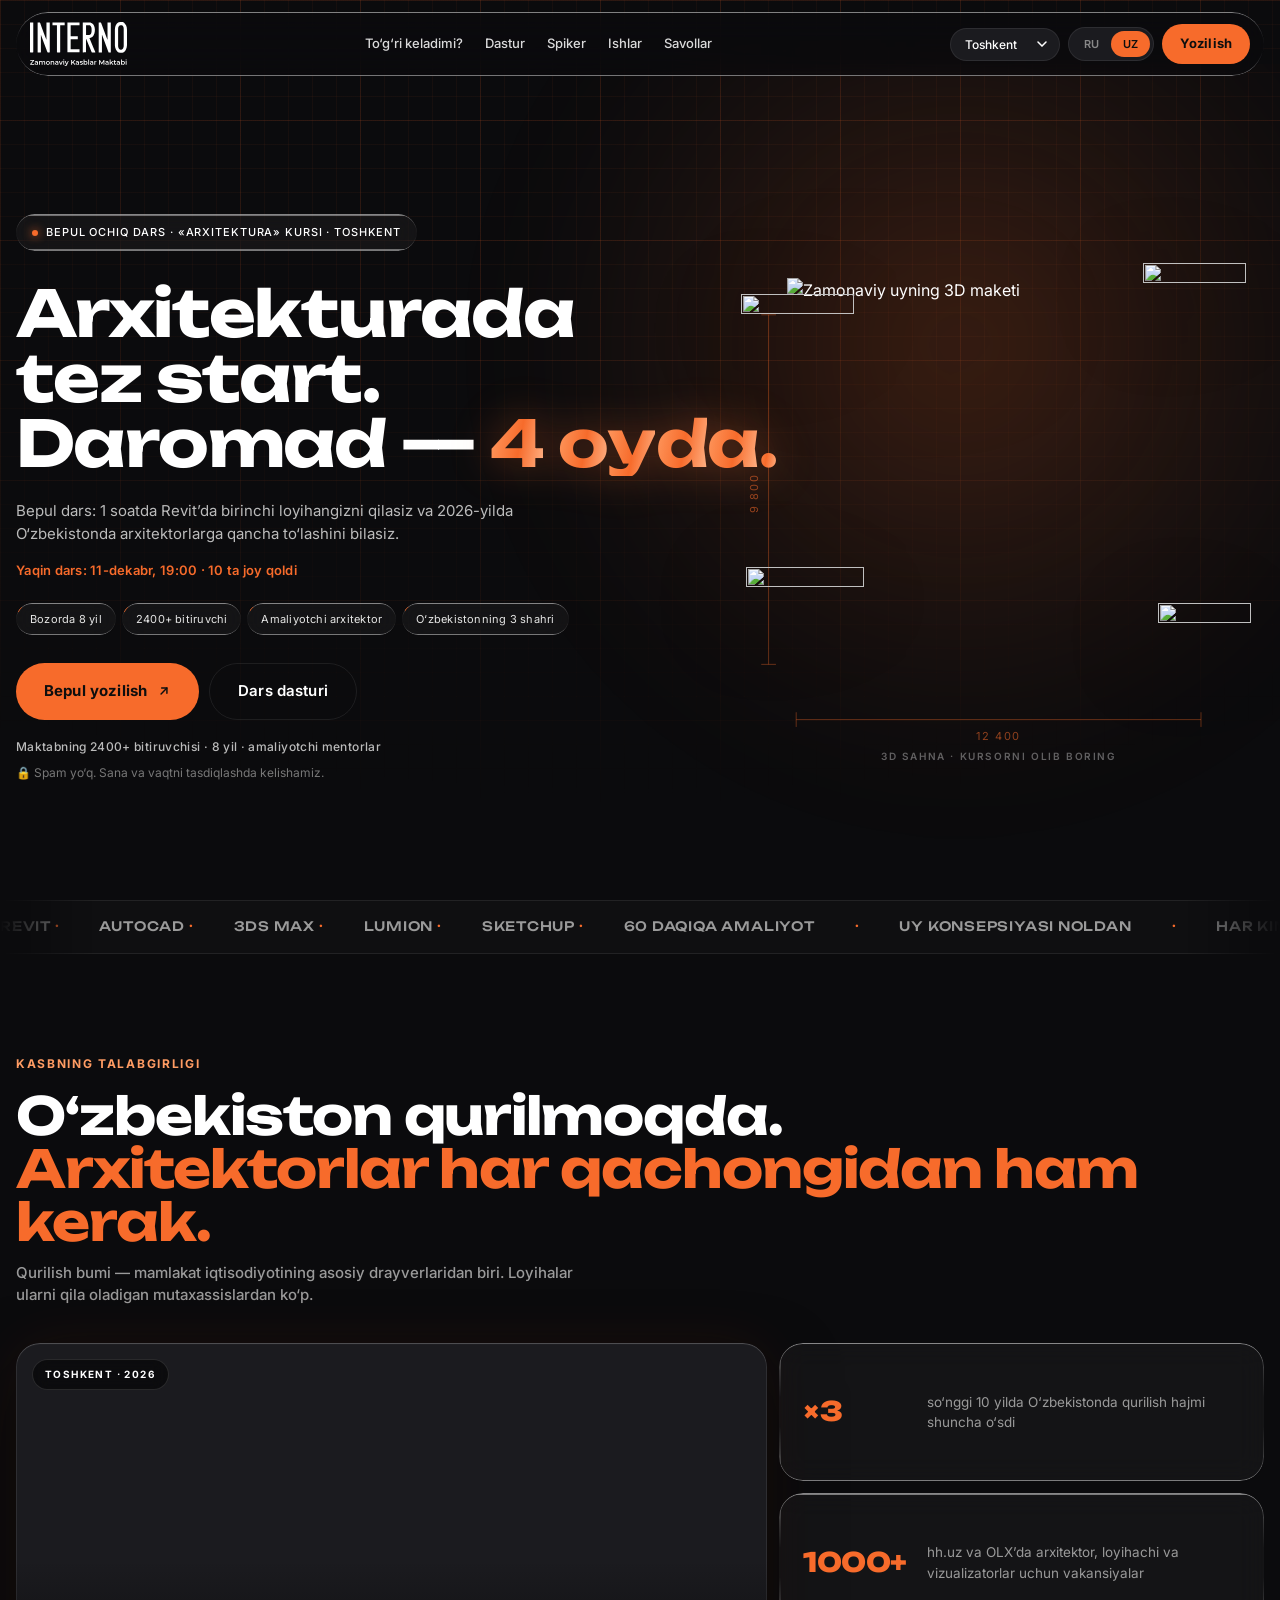
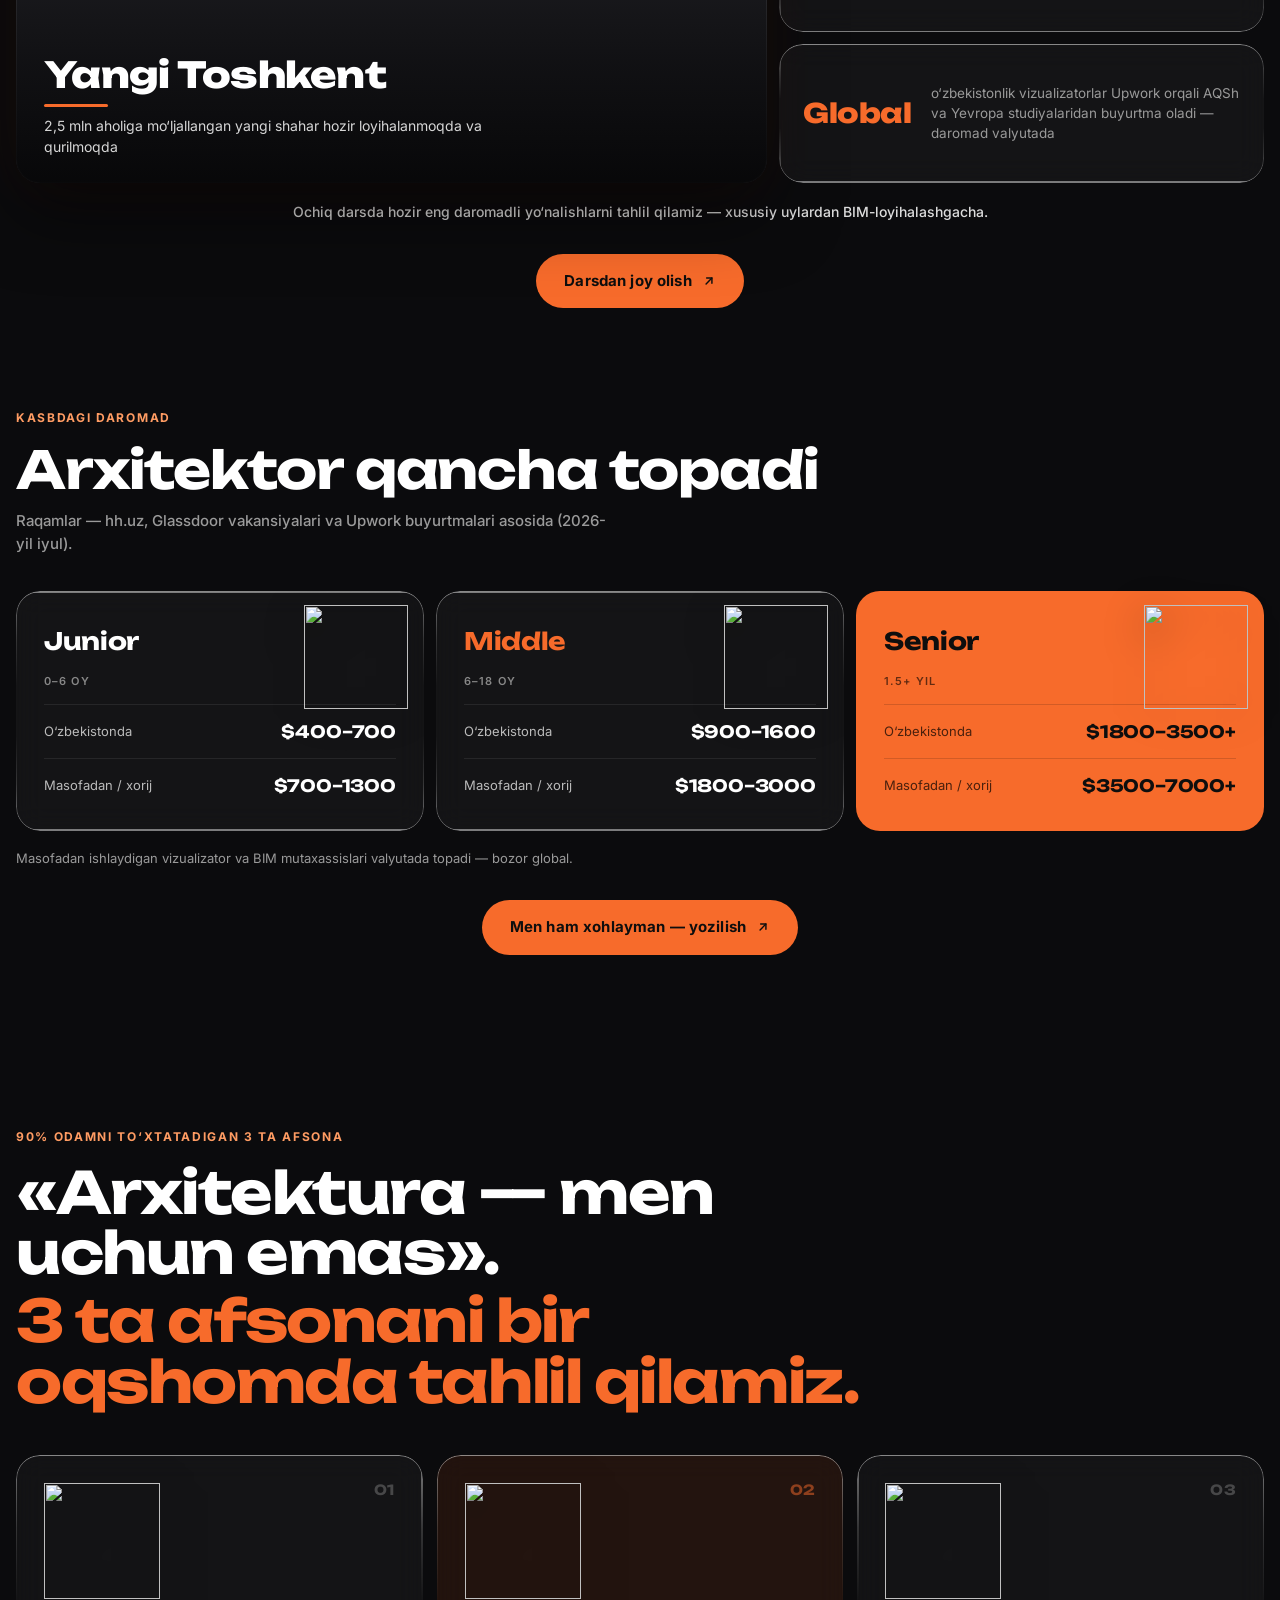
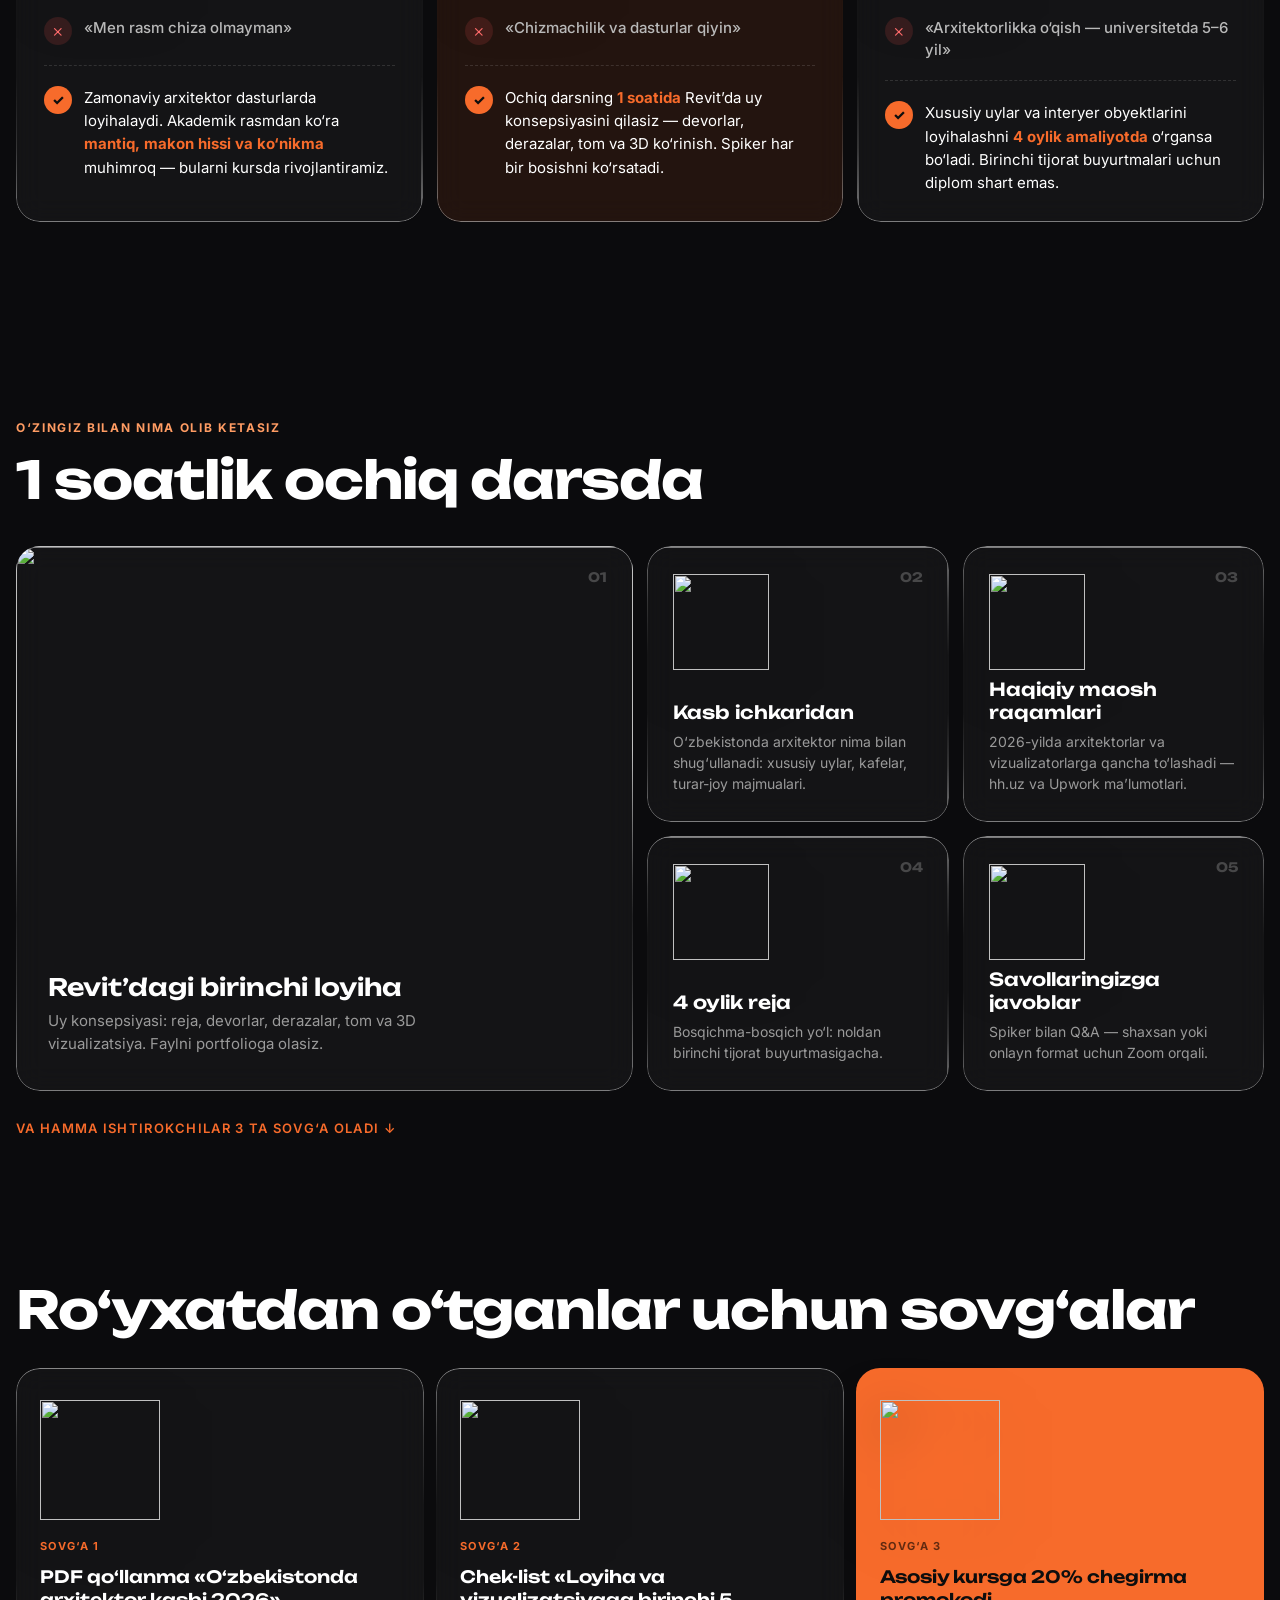
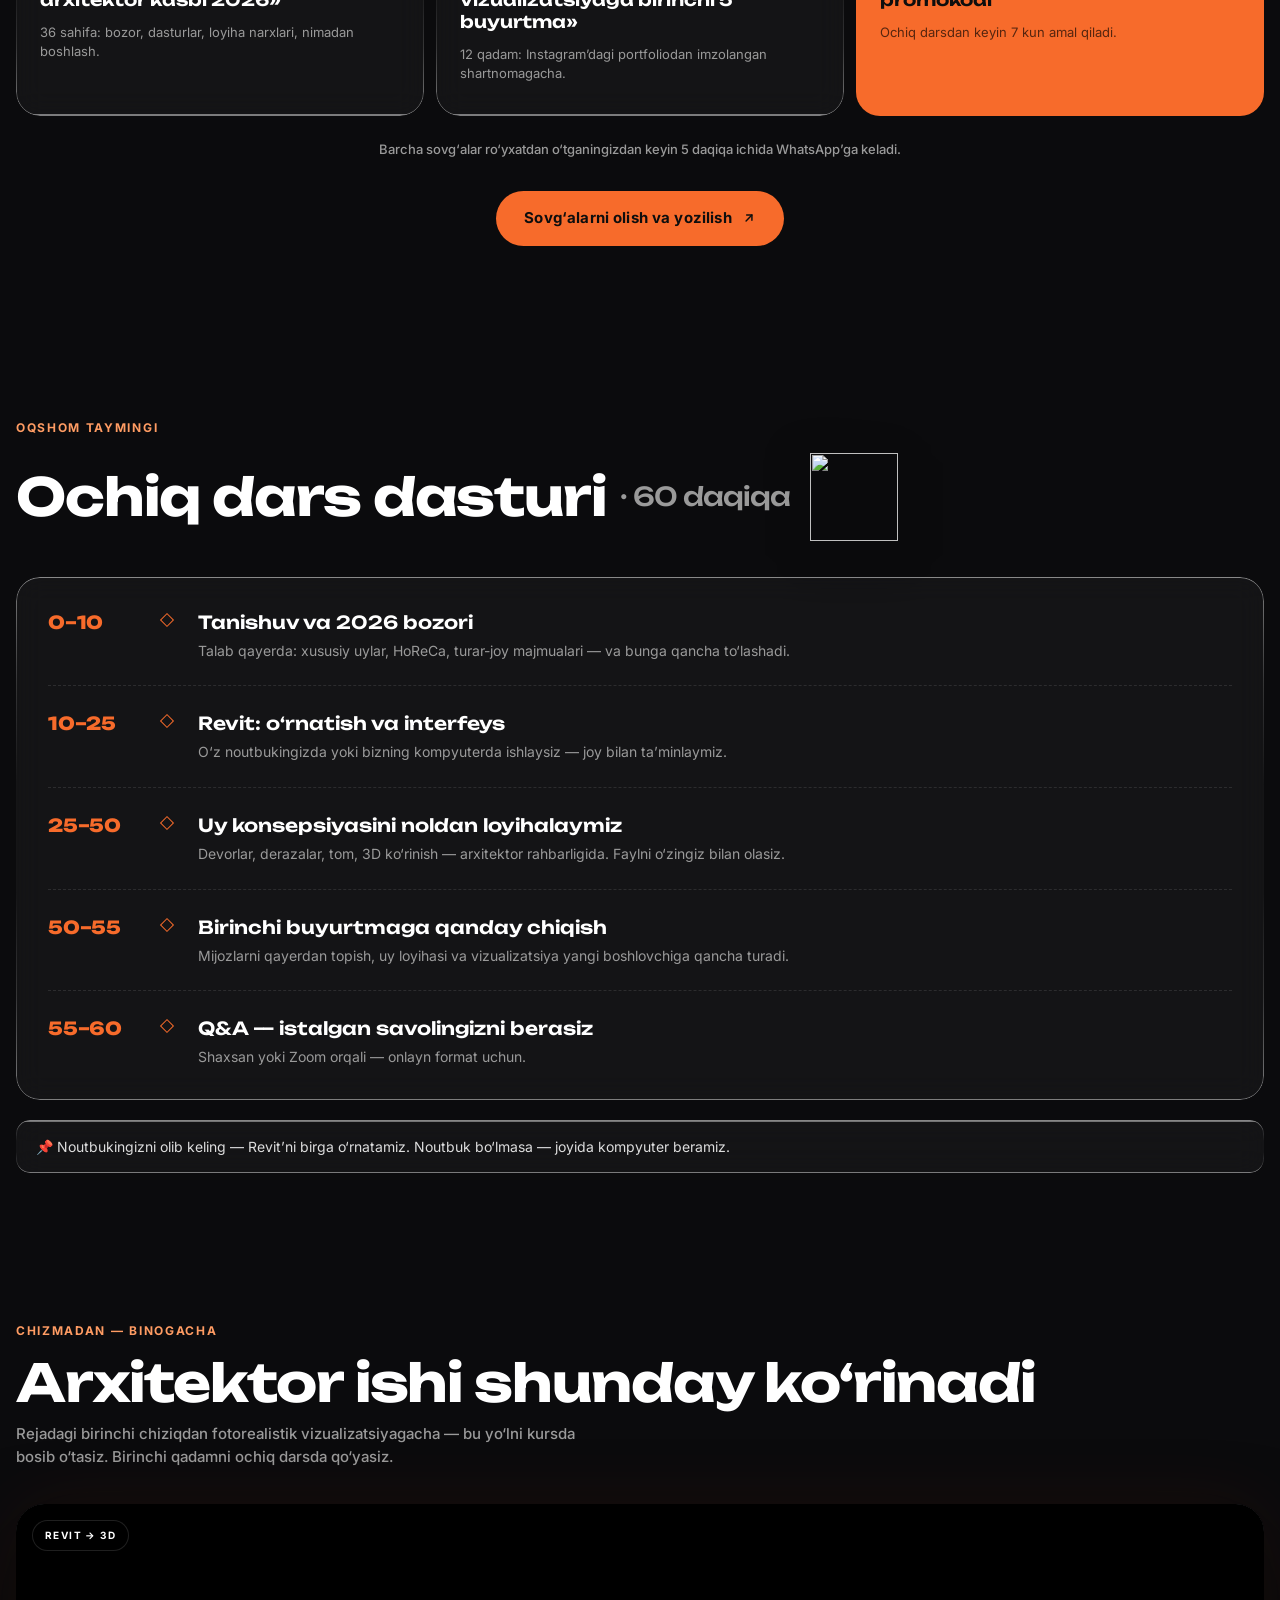
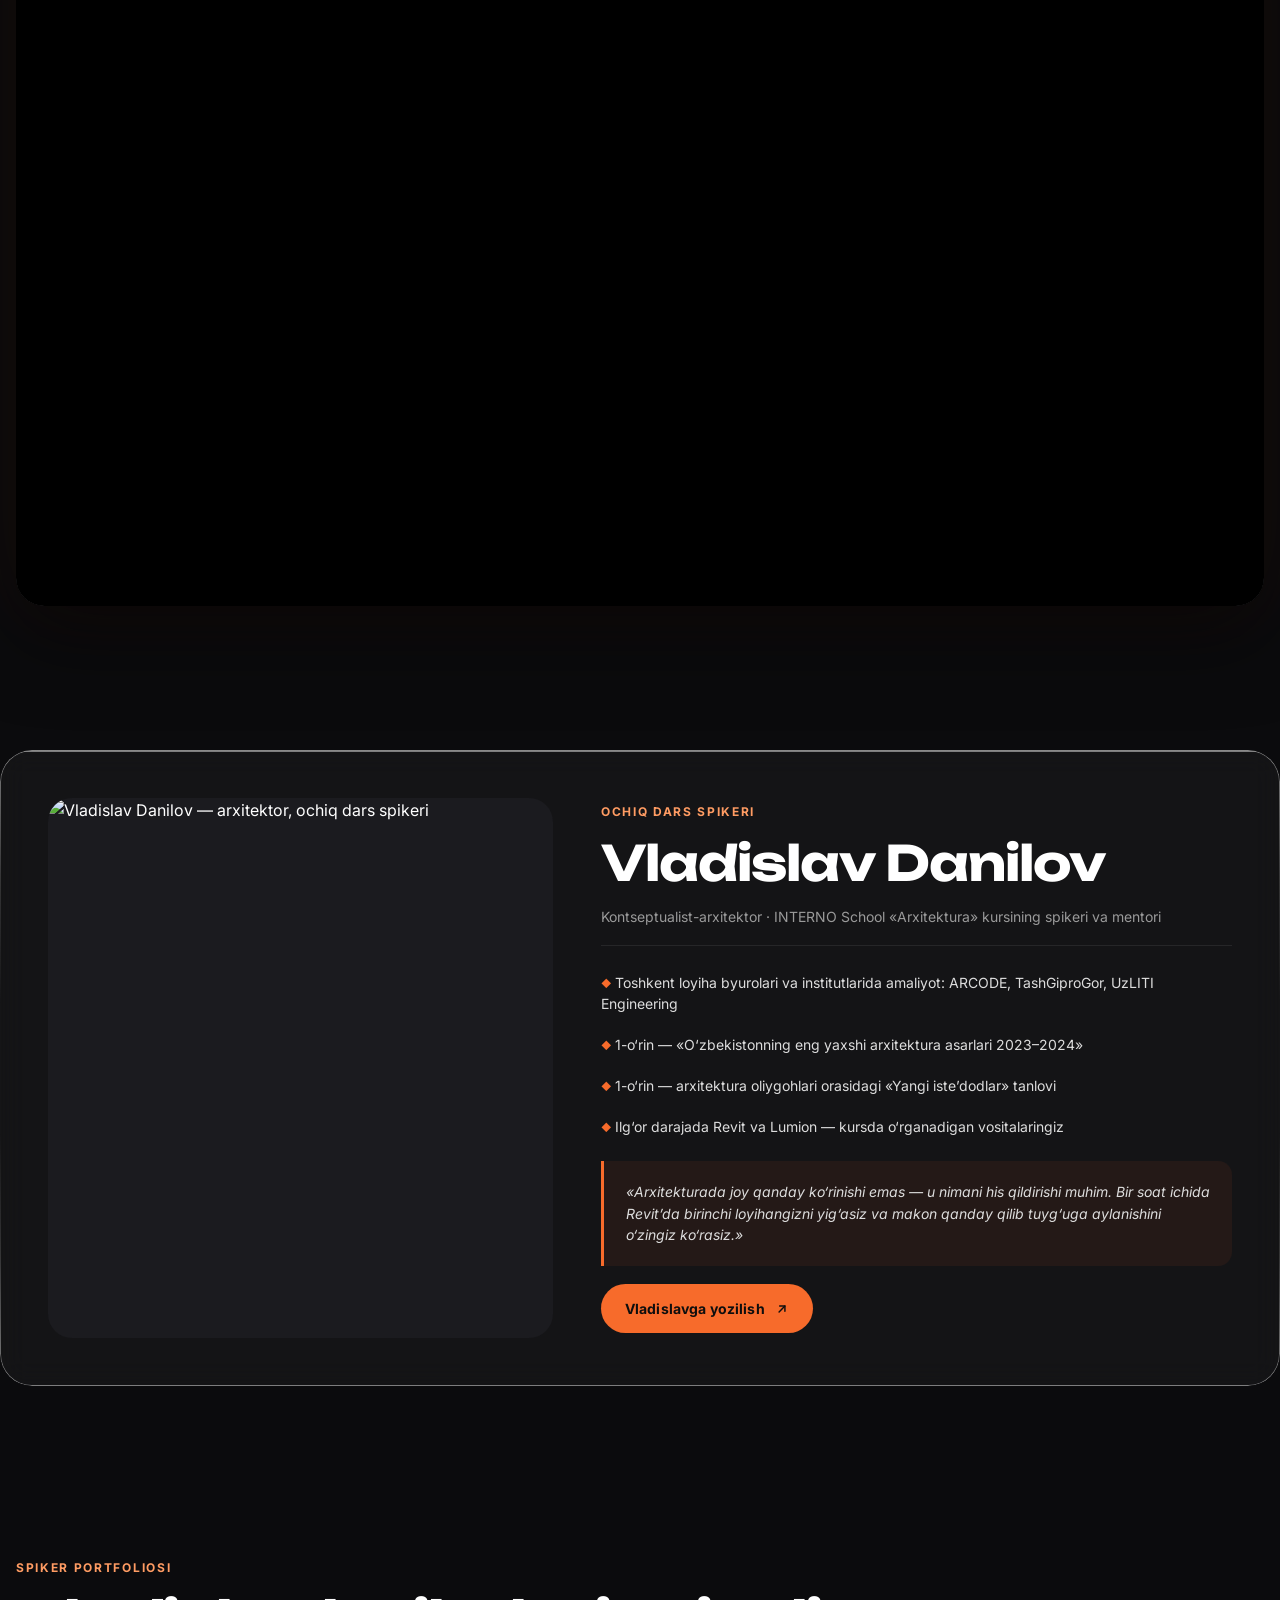
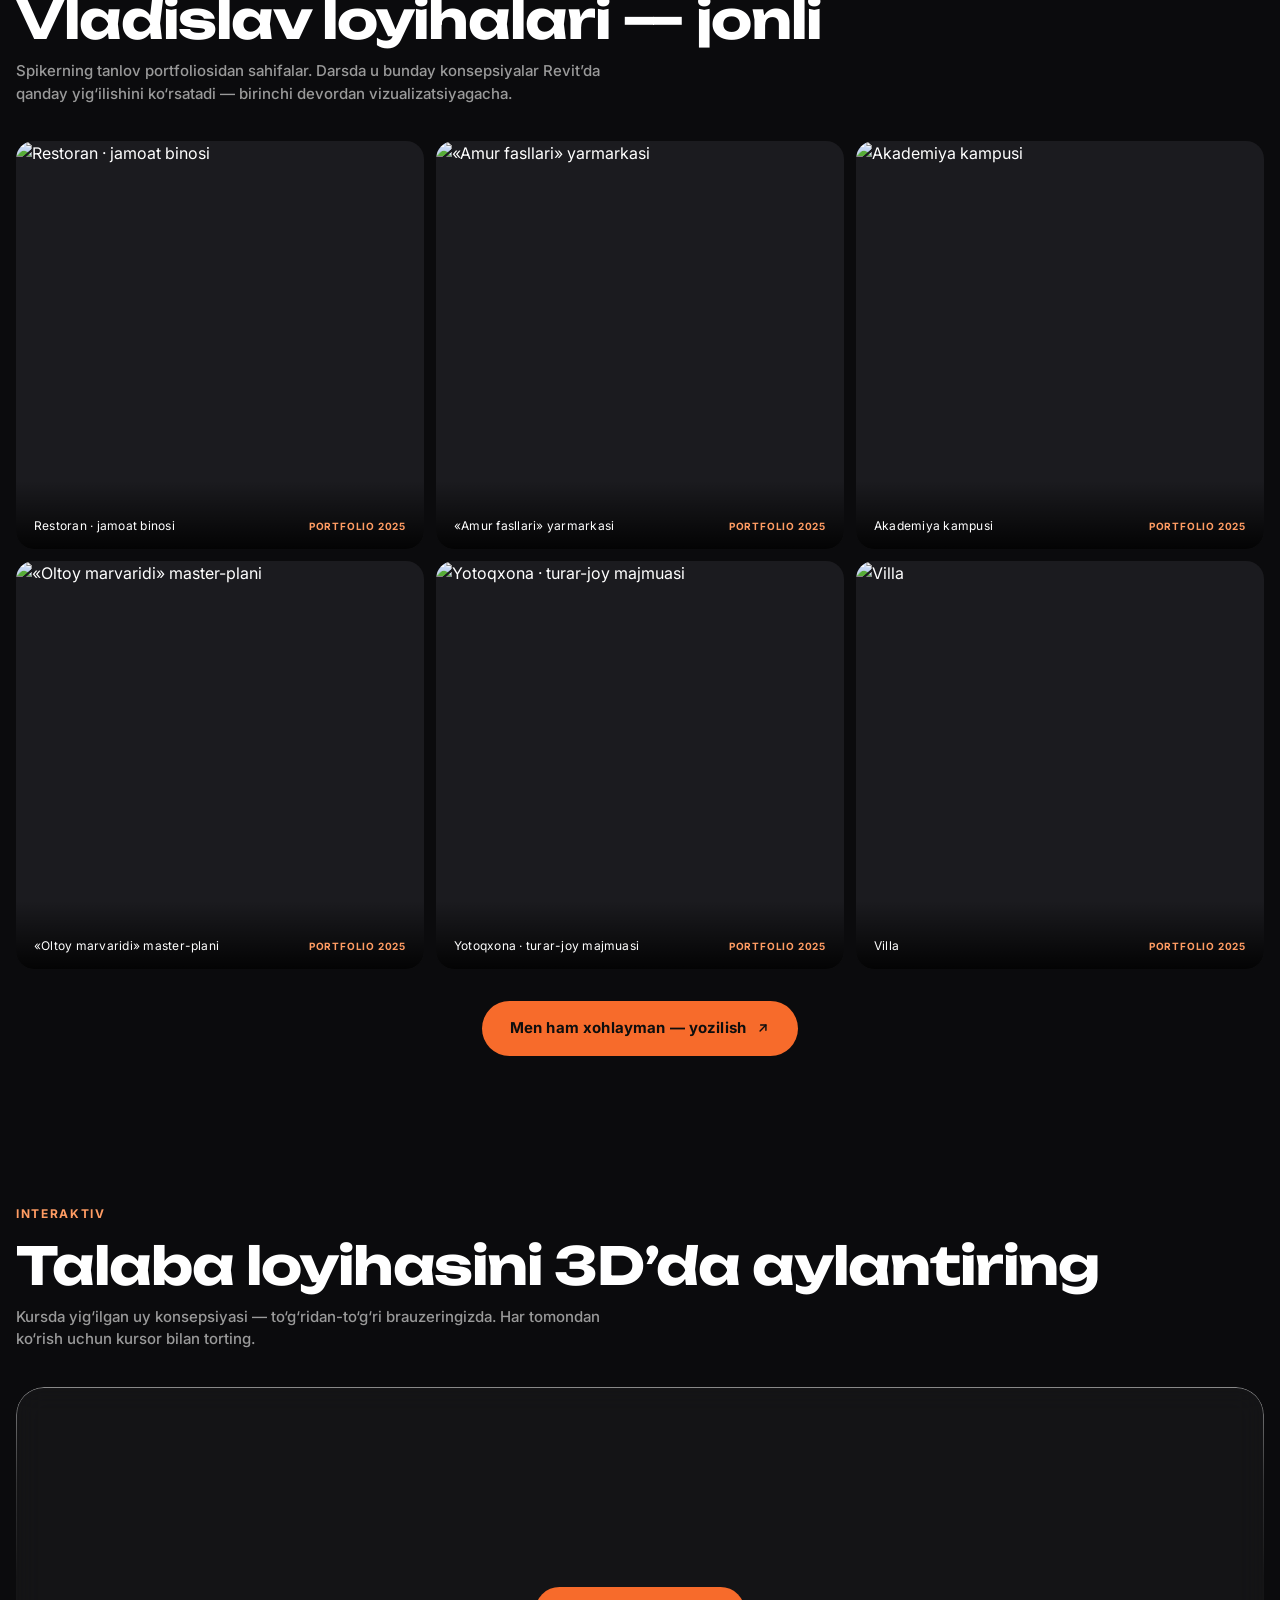
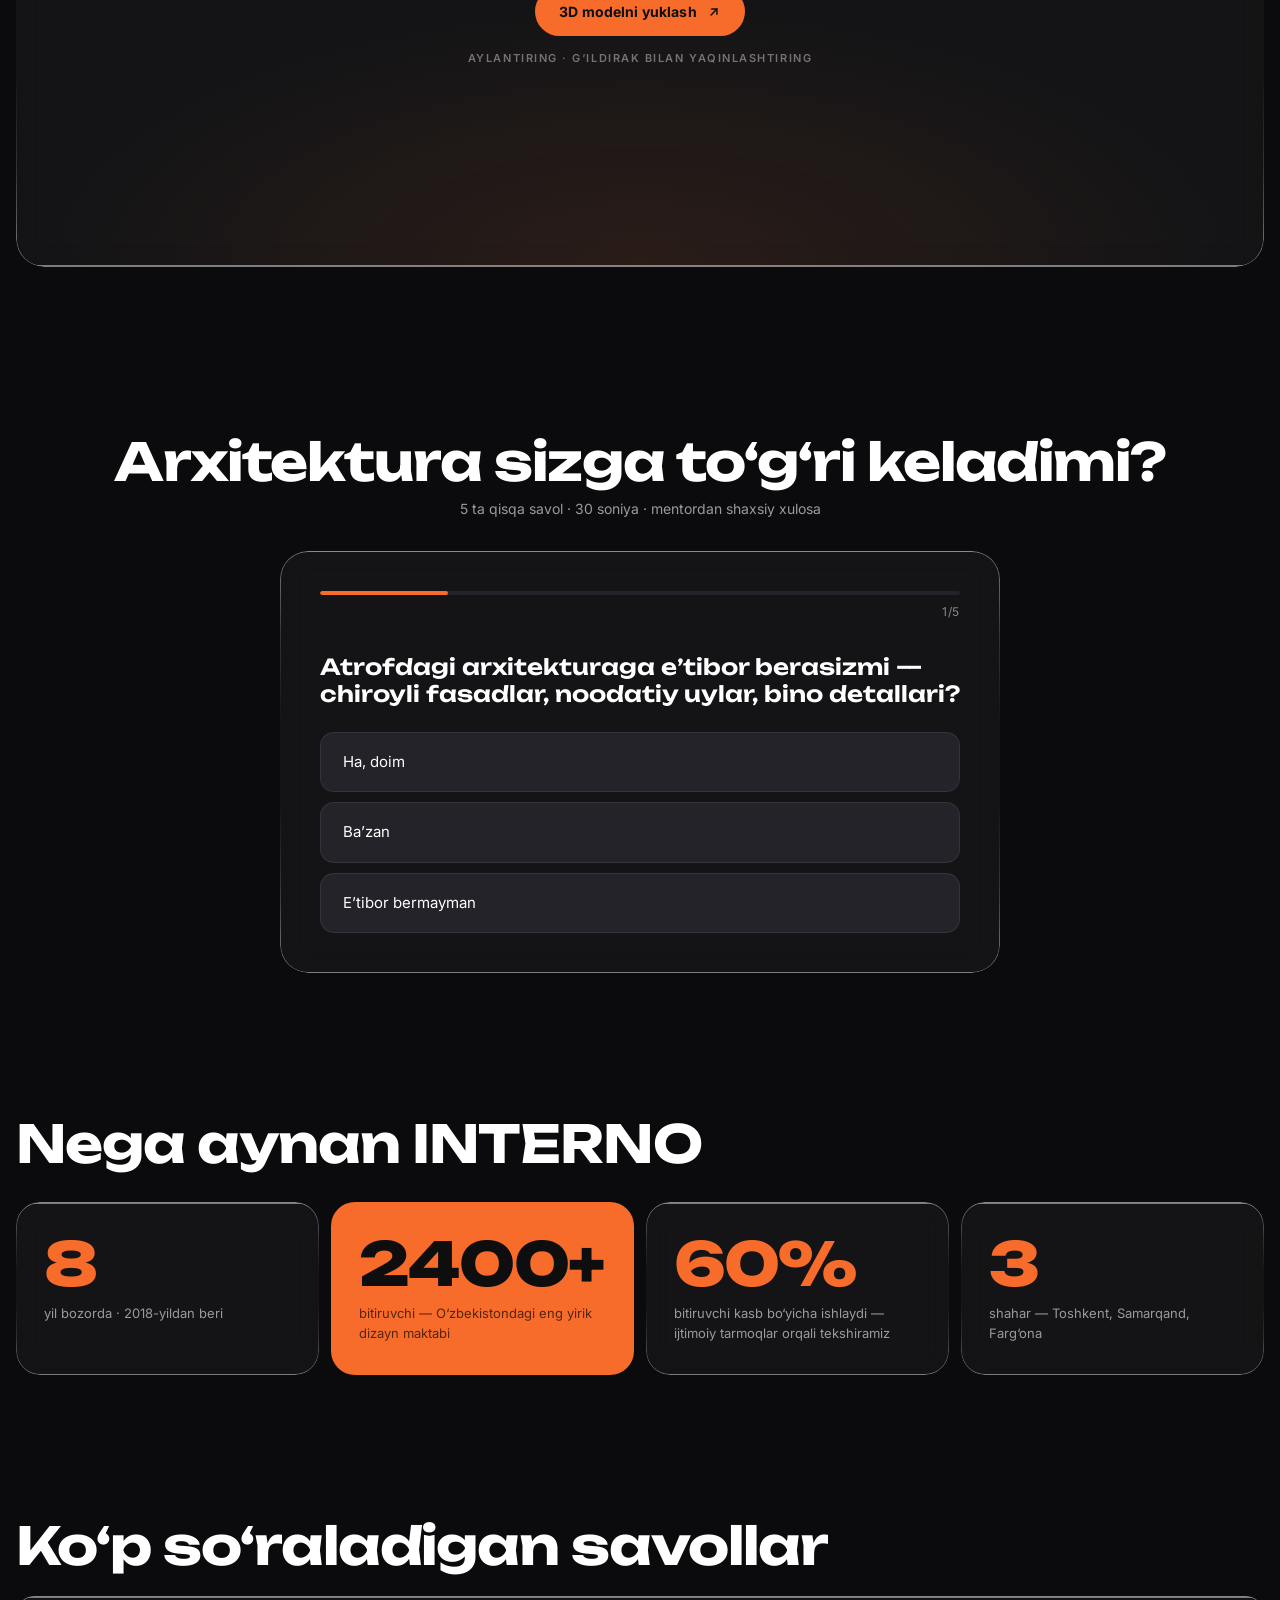
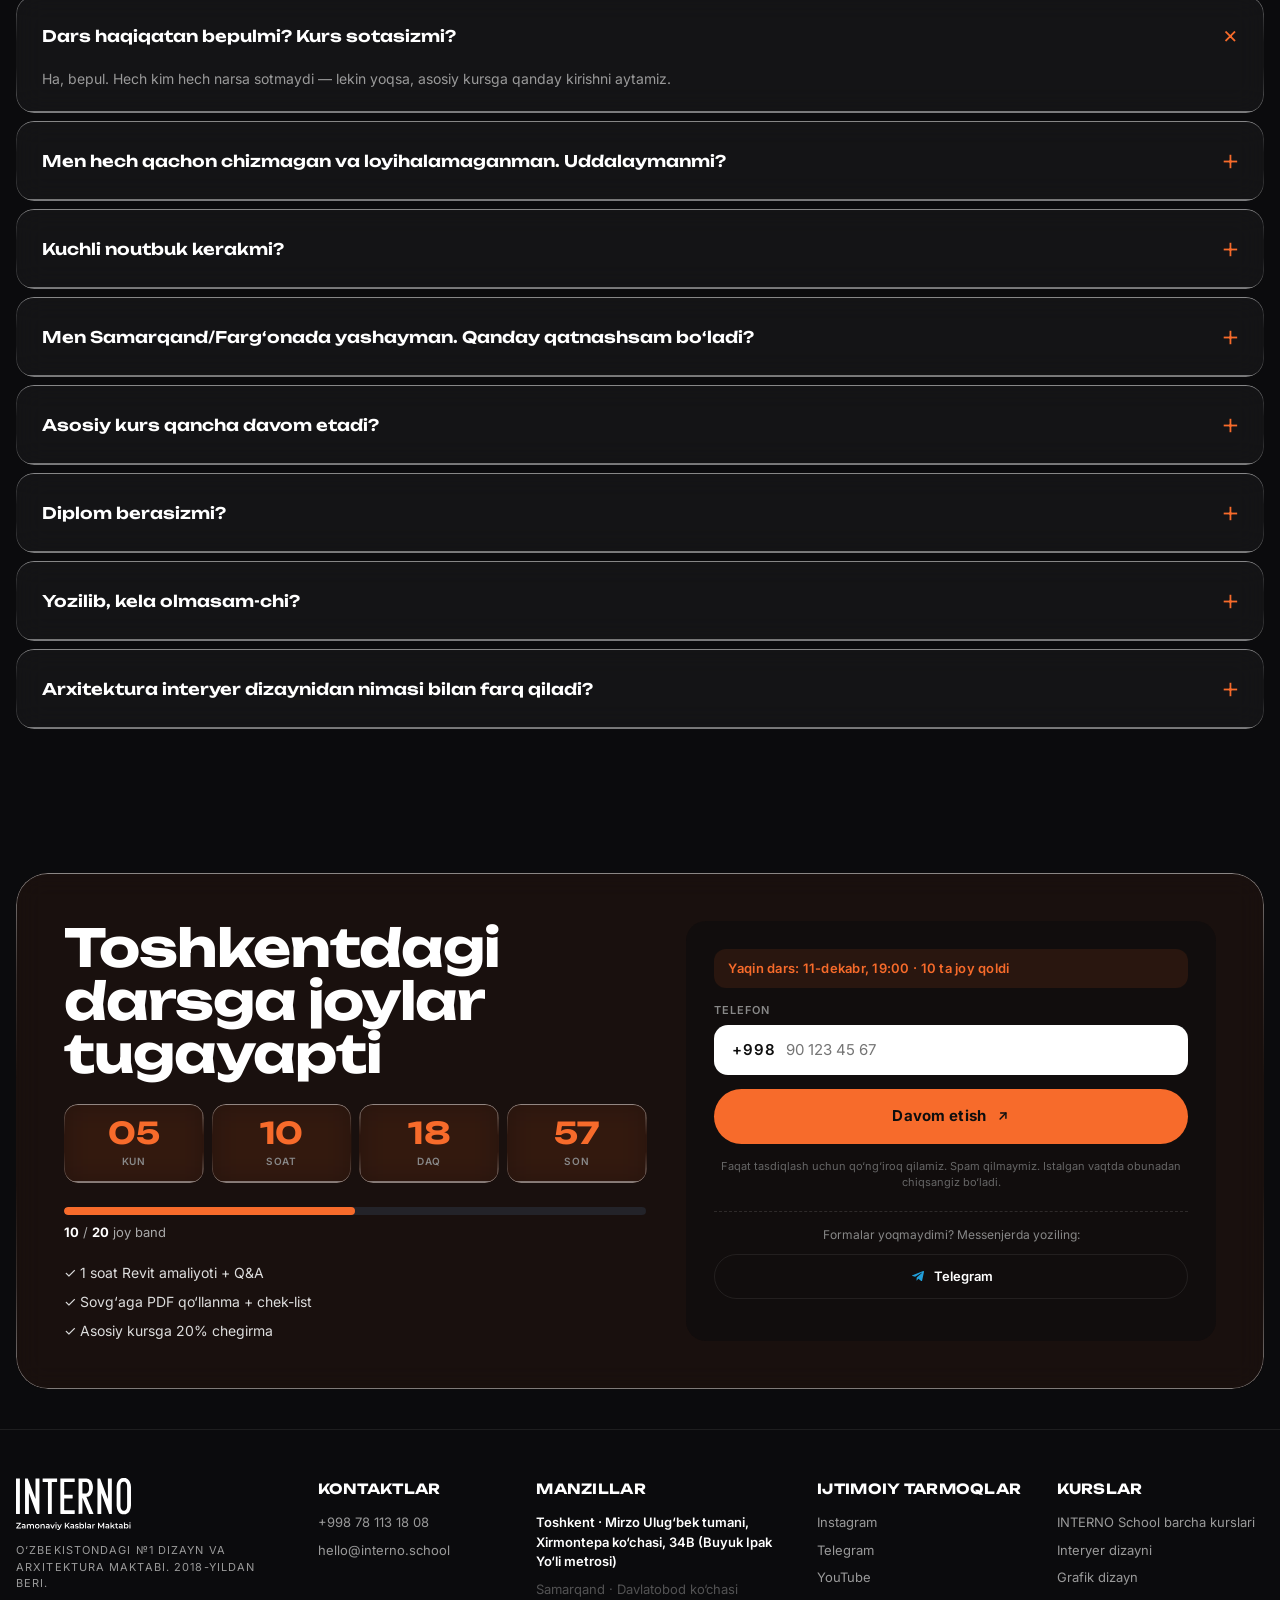
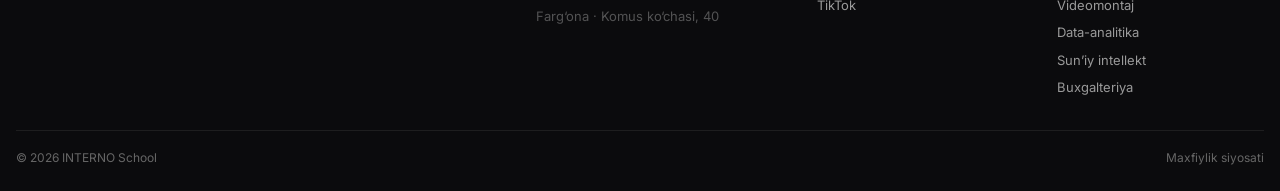
==== commit 13bcb606: "Акция 11.11: баннер и карточка «второй курс в подарок» Закреплённый баннер с таймером до 15 ноября и" ====
--- a/uz/index.html
+++ b/uz/index.html
@@ -1575,5 +1575,8 @@
      been parsed by now, without waiting for script.js to download. -->
 <script>applyLang(document.documentElement.lang);</script>
 <script src="/script.js"></script>
+<!-- Акция 11.11 «второй курс в подарок»: баннер + карточка. Дедлайн — в PromoBanner.js, после него промо не рендерится. -->
+<script src="/PromoBanner.js" defer></script>
+<script src="/PromoOffer.js" defer></script>
 </body>
 </html>
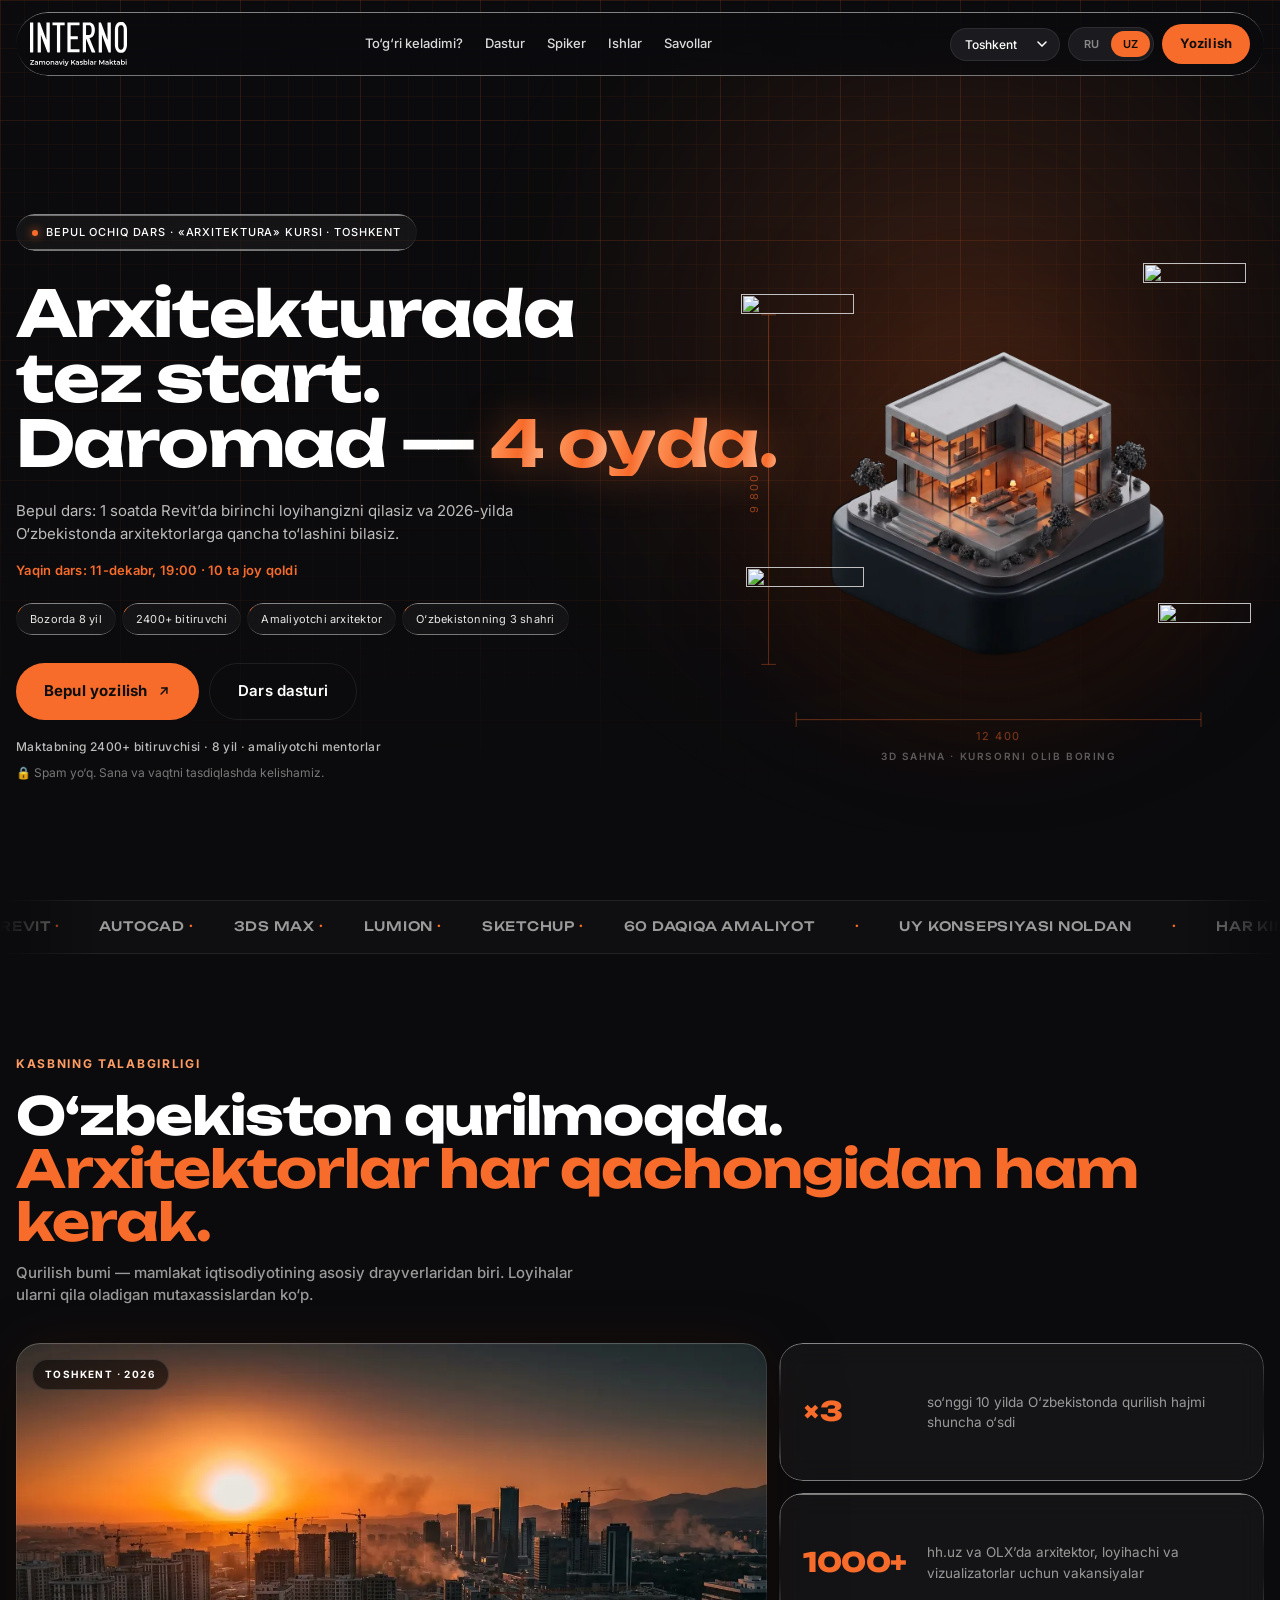
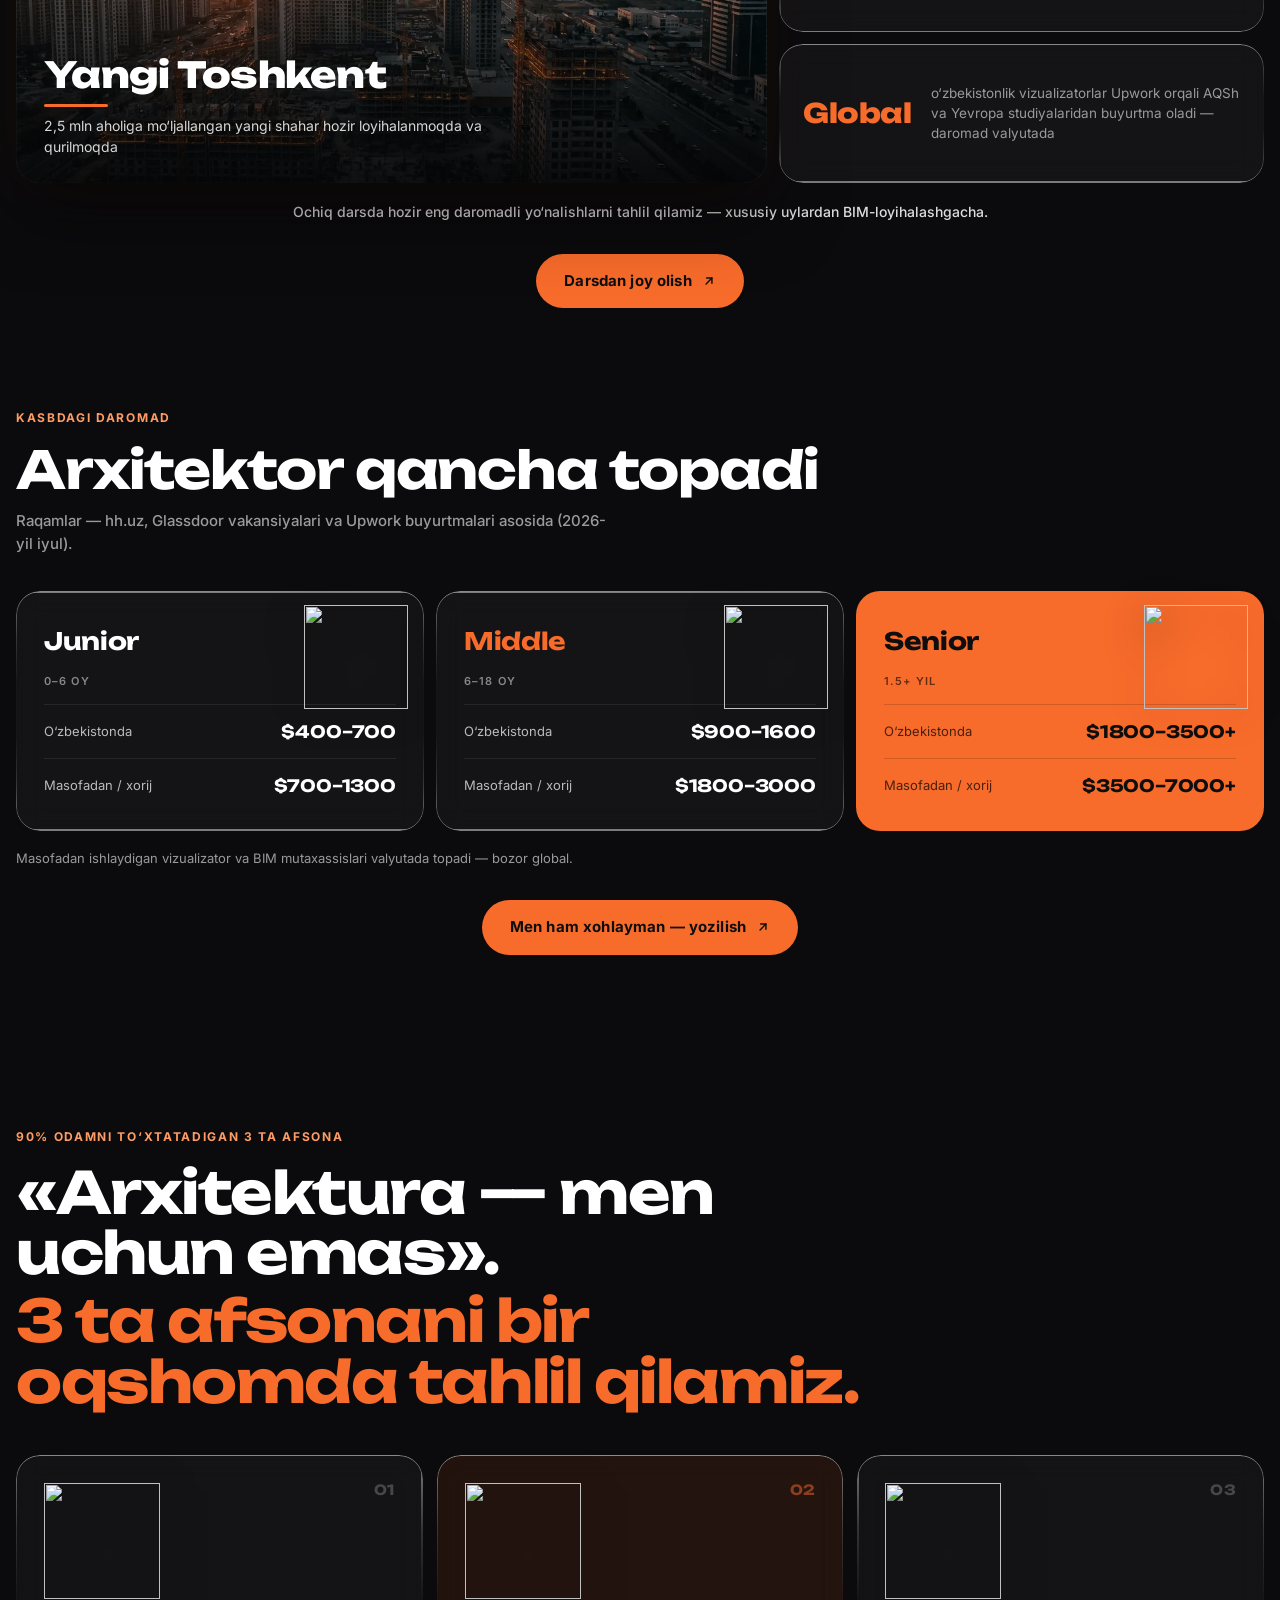
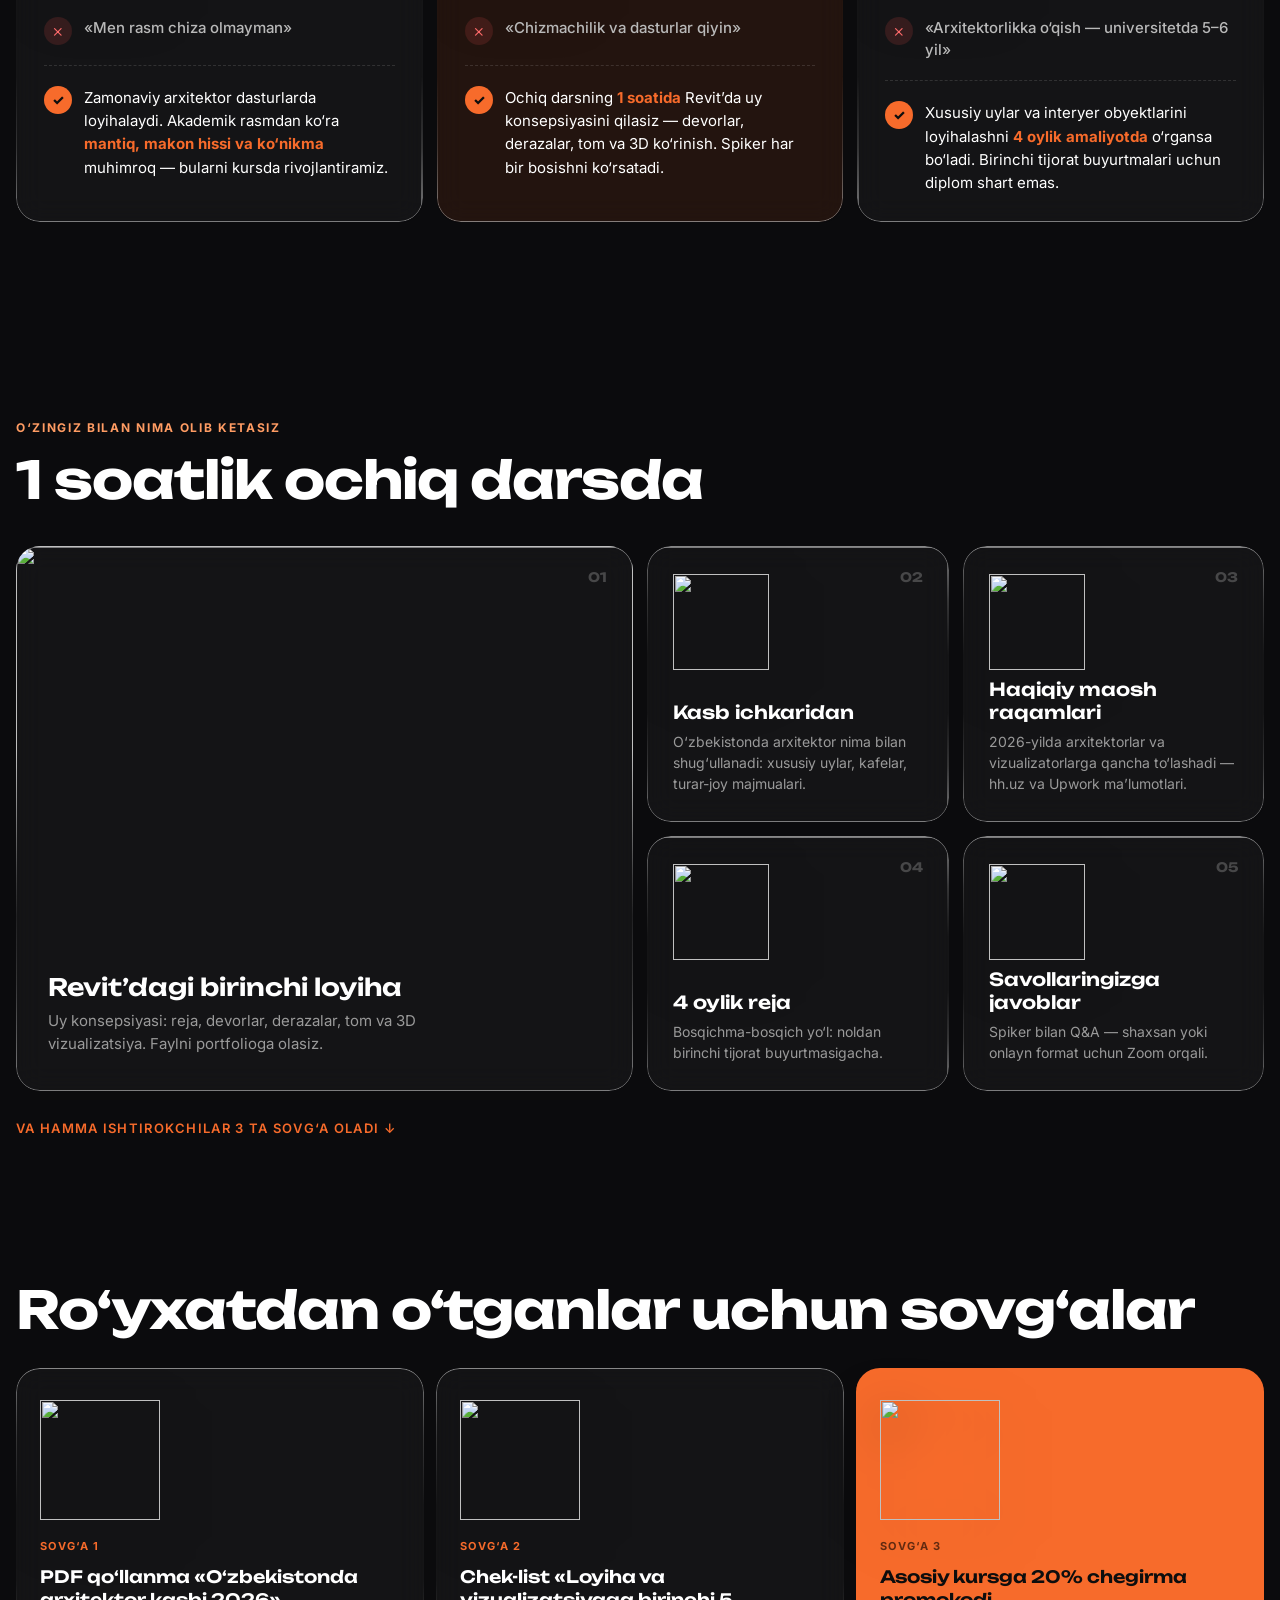
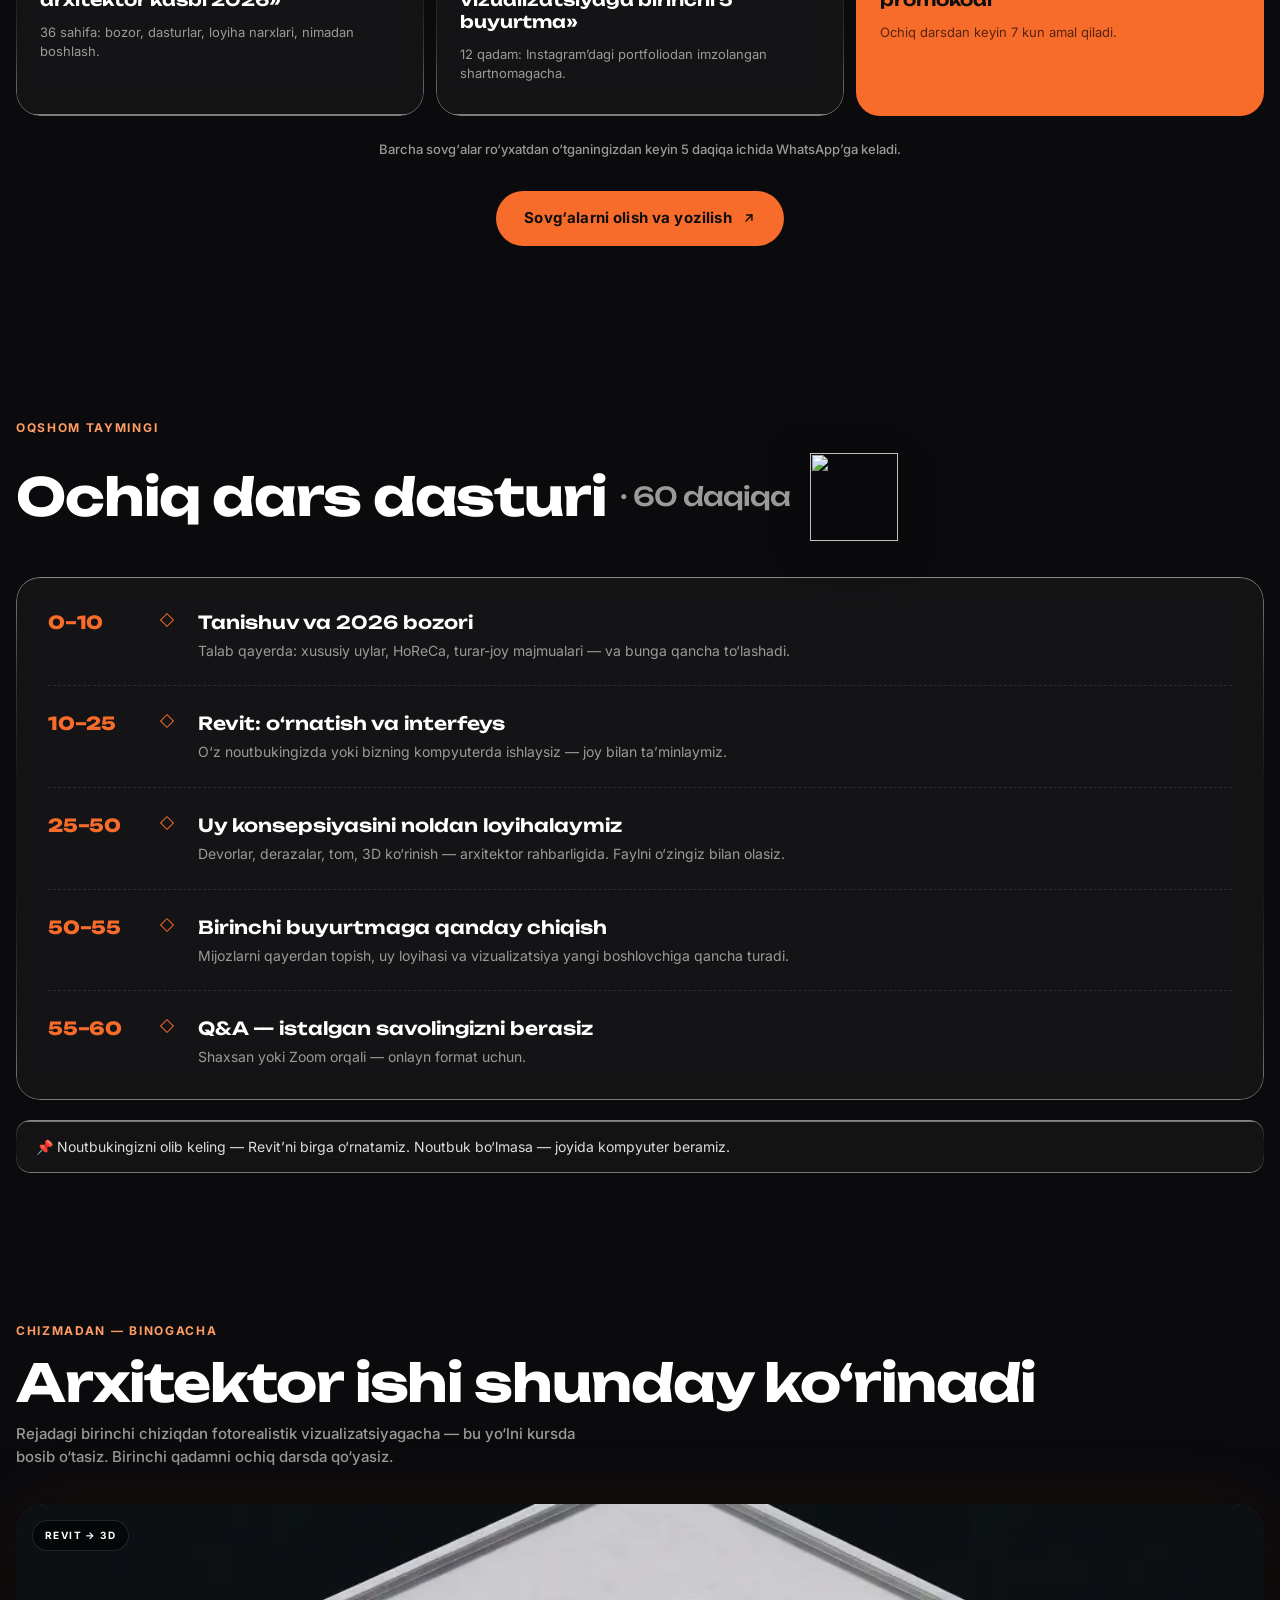
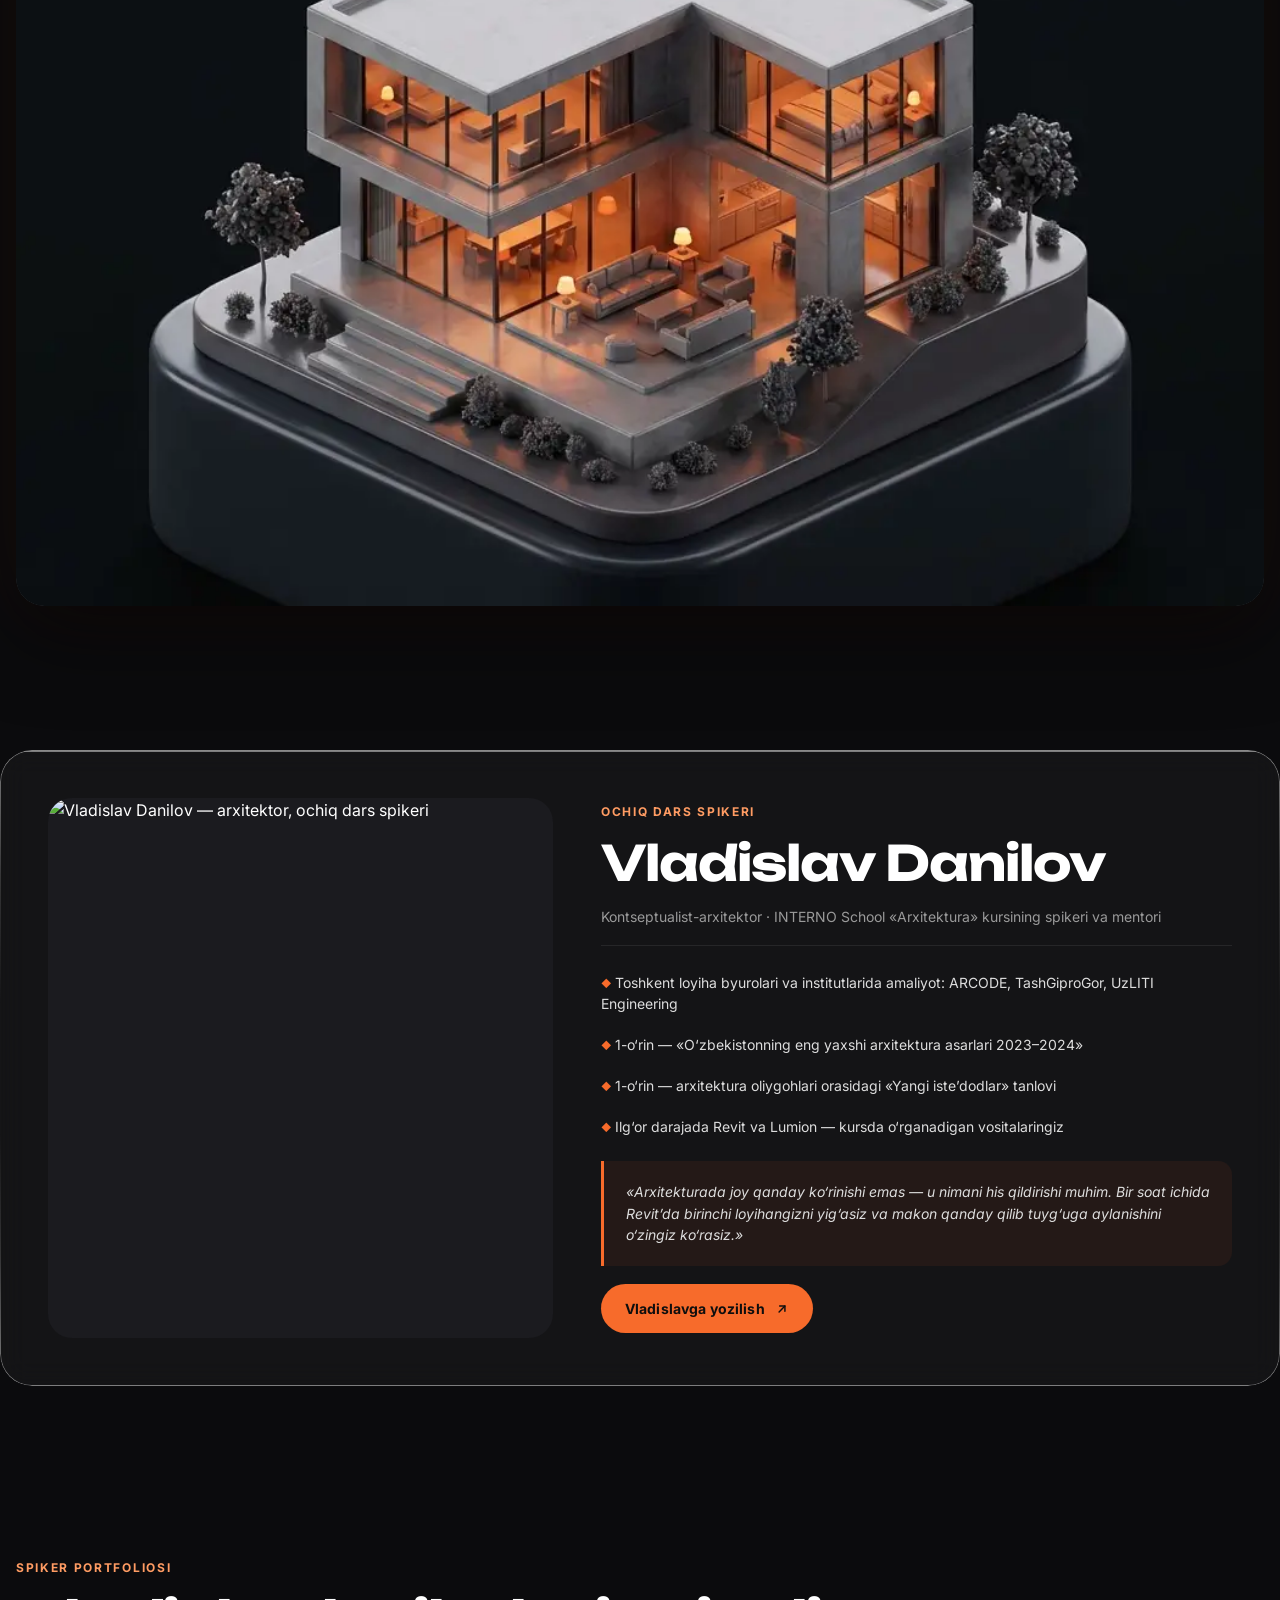
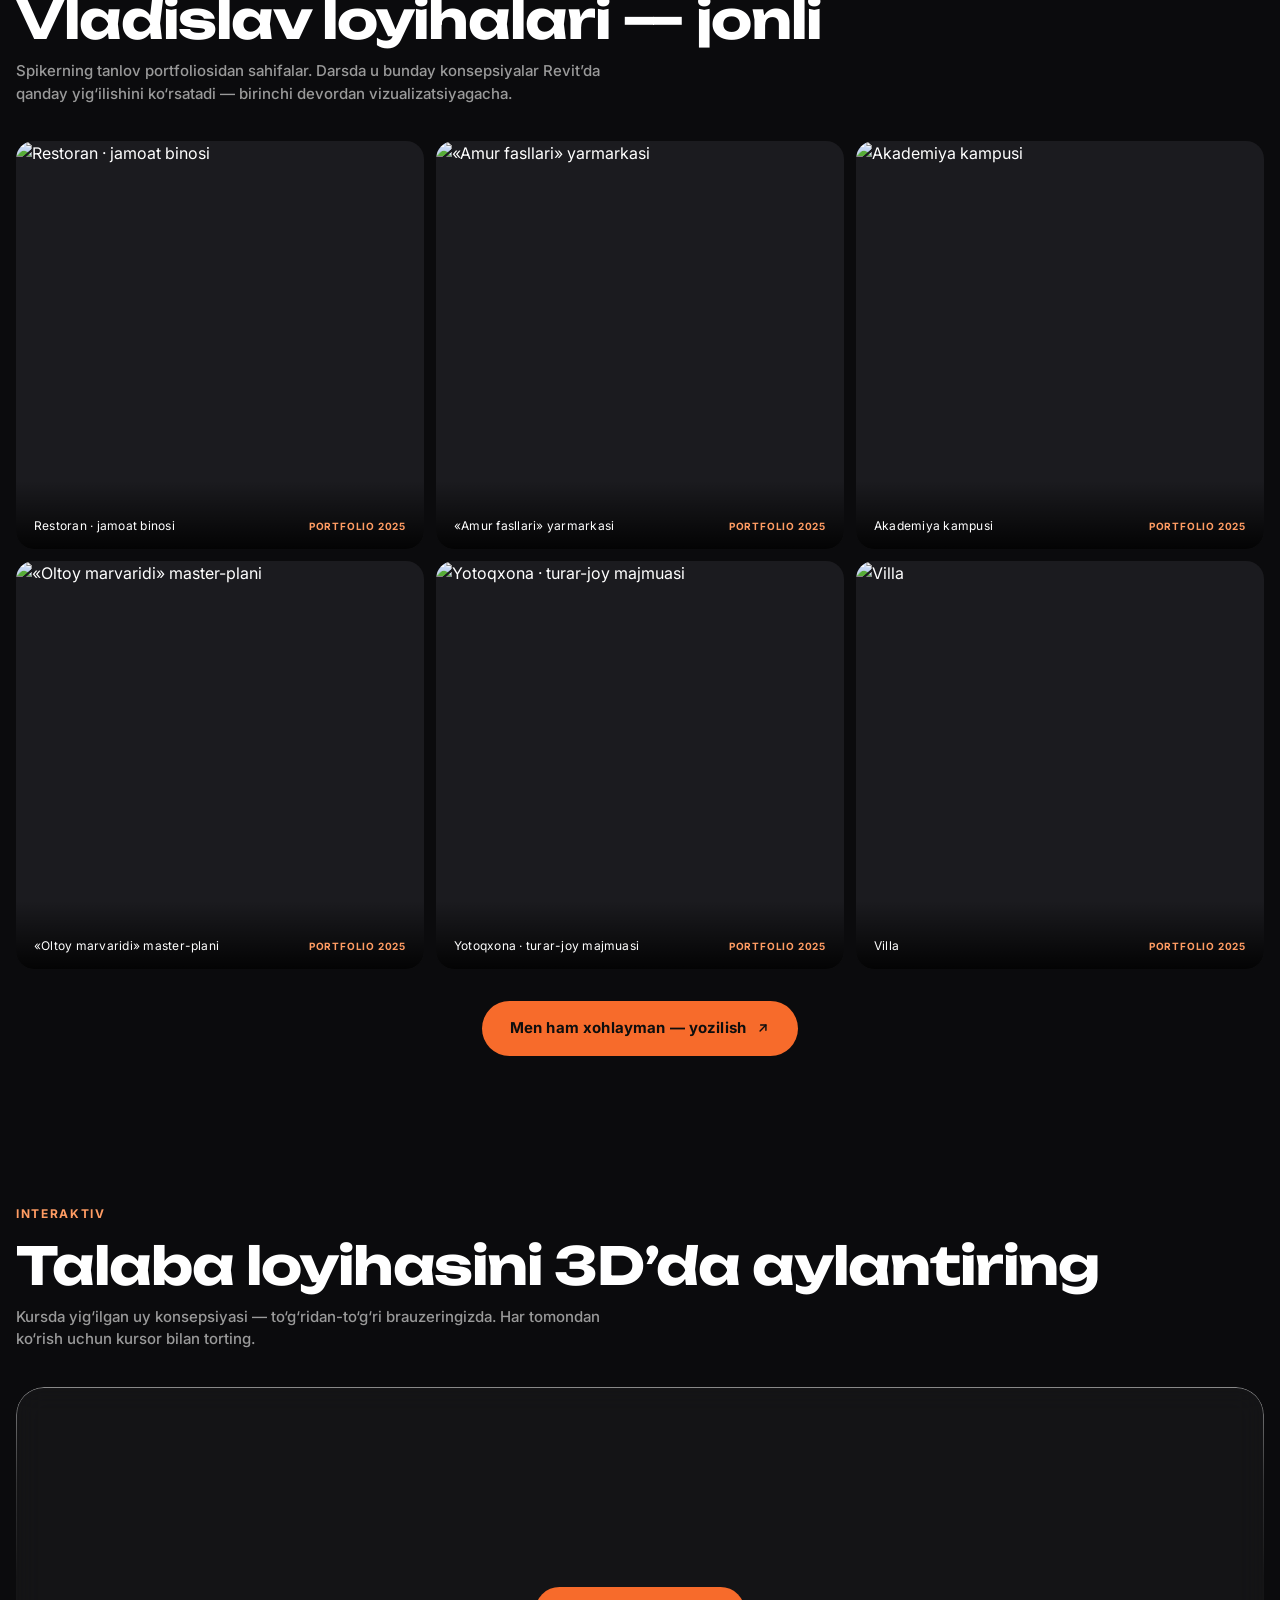
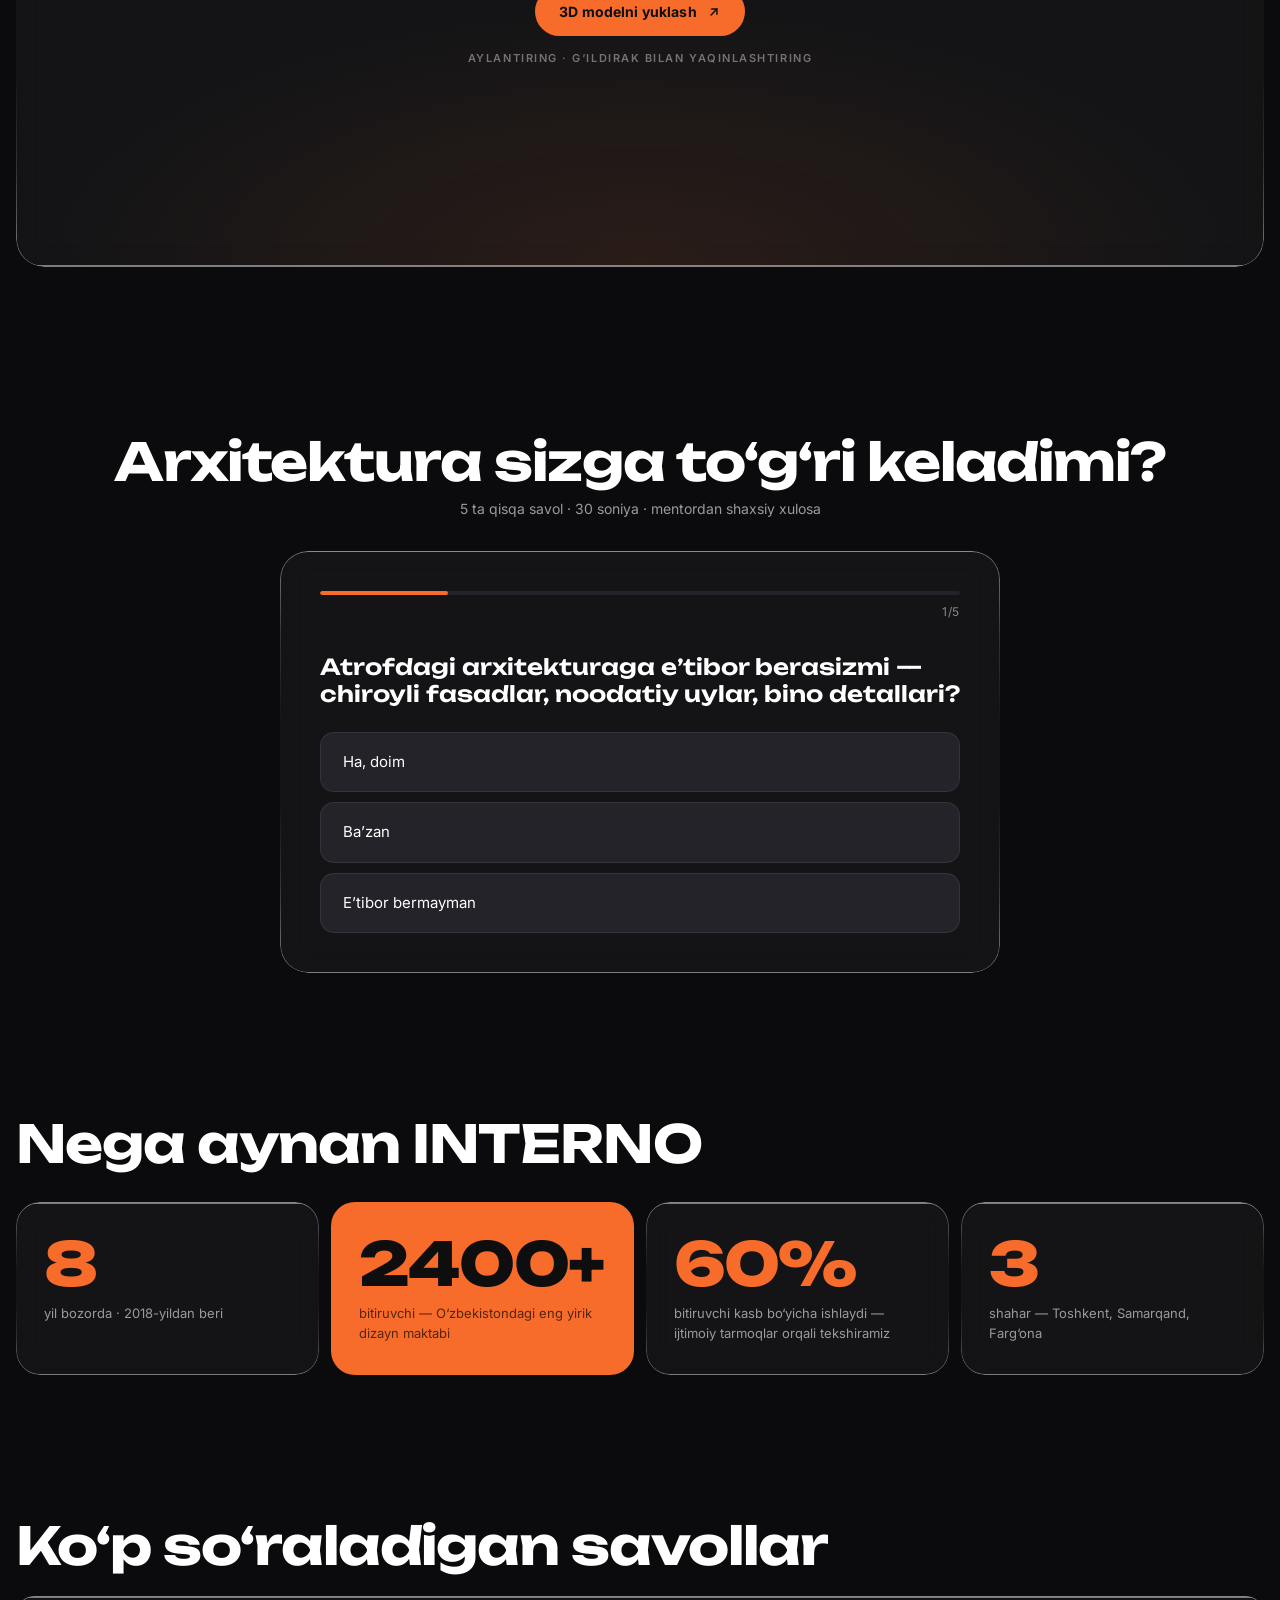
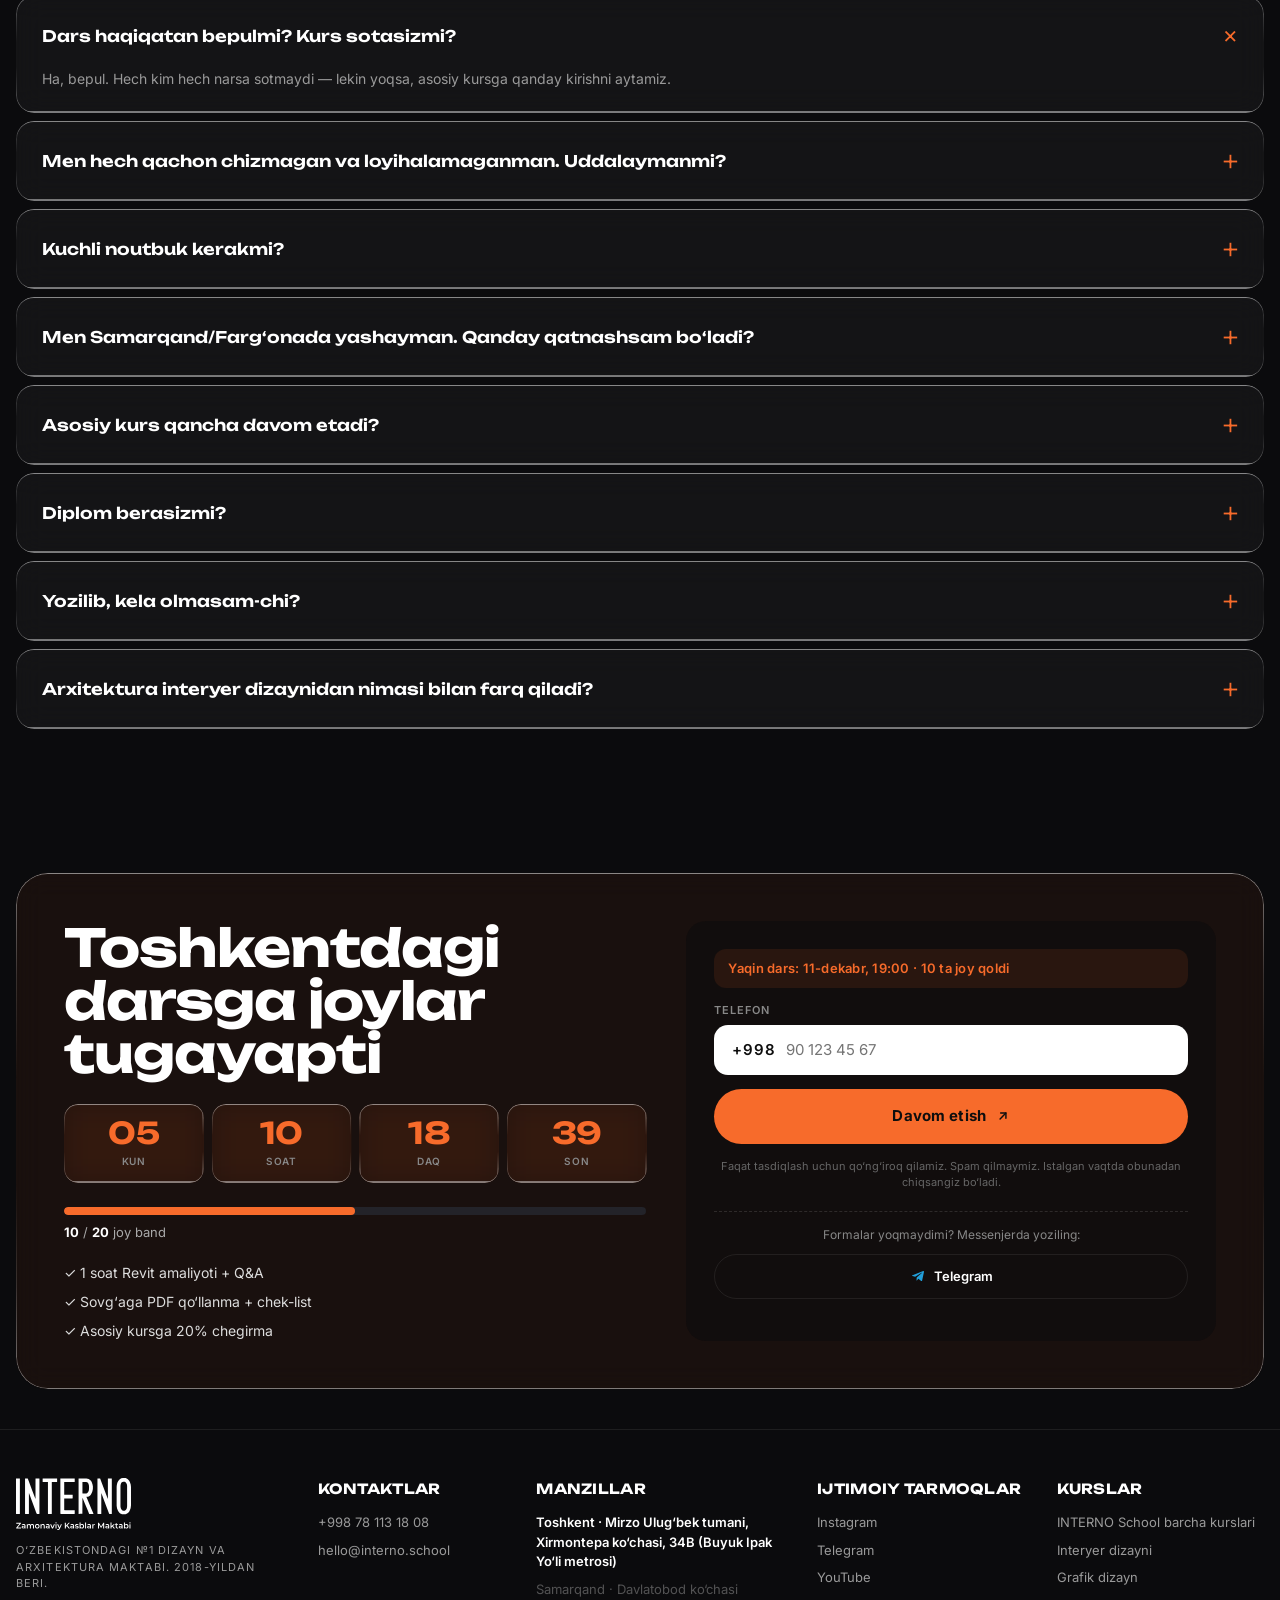
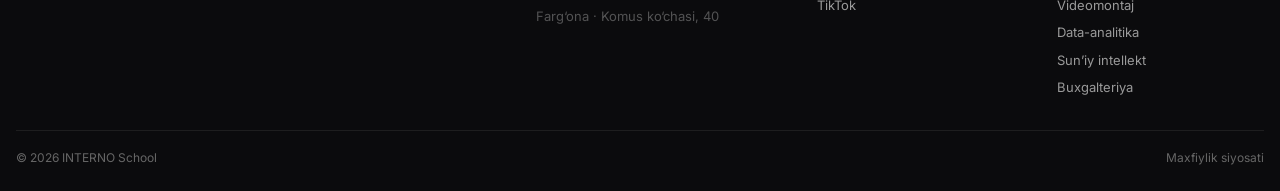
==== commit 85d30141: "Аналитика воронки (funnel.js) и WebP вместо PNG на 1–2 МБ Главный кадр героя (с preload) и постеры в" ====
--- a/uz/index.html
+++ b/uz/index.html
@@ -761,7 +761,7 @@
 <link rel="preconnect" href="https://fonts.gstatic.com" crossorigin />
 <link rel="preconnect" href="https://d8j0ntlcm91z4.cloudfront.net" crossorigin />
 <link rel="preconnect" href="https://connect.facebook.net" />
-<link rel="preload" as="image" href="https://d8j0ntlcm91z4.cloudfront.net/user_3CLCviMVubl8pteTJQ9R4nBs27N/hf_20260815_093914_2e22e5ca-cb04-4972-b5de-9b4856658faf.png" fetchpriority="high" />
+<link rel="preload" as="image" type="image/webp" href="/assets/media/arch-model.webp" fetchpriority="high" />
 <link href="https://fonts.googleapis.com/css2?family=Inter:wght@400;500;600;700&family=Unbounded:wght@500;600;700;800&display=swap" rel="stylesheet" />
 <link rel="stylesheet" href="/styles.css" />
 
@@ -782,6 +782,7 @@
 src="https://www.facebook.com/tr?id=4251277901808457&ev=PageView&noscript=1"
 /></noscript>
 <!-- End Meta Pixel Code -->
+  <script src="/funnel.js" defer></script>
 </head>
 <body>
 
@@ -870,7 +871,7 @@
           <text x="18" y="284" text-anchor="middle" transform="rotate(-90 18 284)" class="hero-dims__t">9 800</text>
         </svg>
         <div class="hero-layer hero-layer--main" data-depth="10" style="--d:0s;--fd:8s">
-          <img src="https://d8j0ntlcm91z4.cloudfront.net/user_3CLCviMVubl8pteTJQ9R4nBs27N/hf_20260815_093914_2e22e5ca-cb04-4972-b5de-9b4856658faf.png"
+          <img src="/assets/media/arch-model.webp"
             width="1024" height="1024" fetchpriority="high" decoding="async"
             alt="Zamonaviy uyning 3D maketi" data-i18n-alt="hero.alt" />
         </div>
@@ -921,7 +922,7 @@
       <figure class="demand-media reveal">
         <video data-inview-video
           src="https://d8j0ntlcm91z4.cloudfront.net/user_3CLCviMVubl8pteTJQ9R4nBs27N/hf_20260815_131138_fe9267a8-c166-41e9-814e-07fa94543f32.mp4"
-          poster="https://d8j0ntlcm91z4.cloudfront.net/user_3CLCviMVubl8pteTJQ9R4nBs27N/hf_20260815_131059_afa4c629-6dd5-4c4b-88ac-04cccb7145c5.png"
+          poster="/assets/media/arch-video-poster.webp"
           muted loop playsinline preload="none" autoplay aria-hidden="true"></video>
         <span class="demand-media__chip" data-i18n="dem.chip">TOSHKENT · 2026</span>
         <figcaption class="demand-media__overlay">
@@ -1150,7 +1151,7 @@
       <span class="showreel__chip" data-i18n="video.chip">REVIT → 3D</span>
       <video class="showreel__video" id="showreelVideo"
         src="https://d8j0ntlcm91z4.cloudfront.net/user_3CLCviMVubl8pteTJQ9R4nBs27N/hf_20260815_094046_c4bf332f-10e6-4f9a-9c4c-927b9b03afca.mp4"
-        poster="https://d8j0ntlcm91z4.cloudfront.net/user_3CLCviMVubl8pteTJQ9R4nBs27N/hf_20260815_093319_a188b5d9-b4cf-4c1e-bd6f-57374f48c514.png"
+        poster="/assets/media/arch-hero.webp"
         muted loop playsinline preload="none" autoplay></video>
     </figure>
   </div>
@@ -1230,7 +1231,7 @@
     </div>
     <div class="model3d__frame liquid-glass reveal" id="modelFrame"
          data-glb="https://d8j0ntlcm91z4.cloudfront.net/user_3CLCviMVubl8pteTJQ9R4nBs27N/hf_20260815_094011_9fd65654-8da9-4bac-9e86-6ce8c5df5721.glb"
-         data-poster="https://d8j0ntlcm91z4.cloudfront.net/user_3CLCviMVubl8pteTJQ9R4nBs27N/hf_20260815_093914_2e22e5ca-cb04-4972-b5de-9b4856658faf.png">
+         data-poster="/assets/media/arch-model.webp">
       <button type="button" class="model3d__load btn btn--primary" id="modelLoadBtn">
         <span data-i18n="model.load">3D modelni yuklash</span> <span class="arrow"></span>
       </button>
